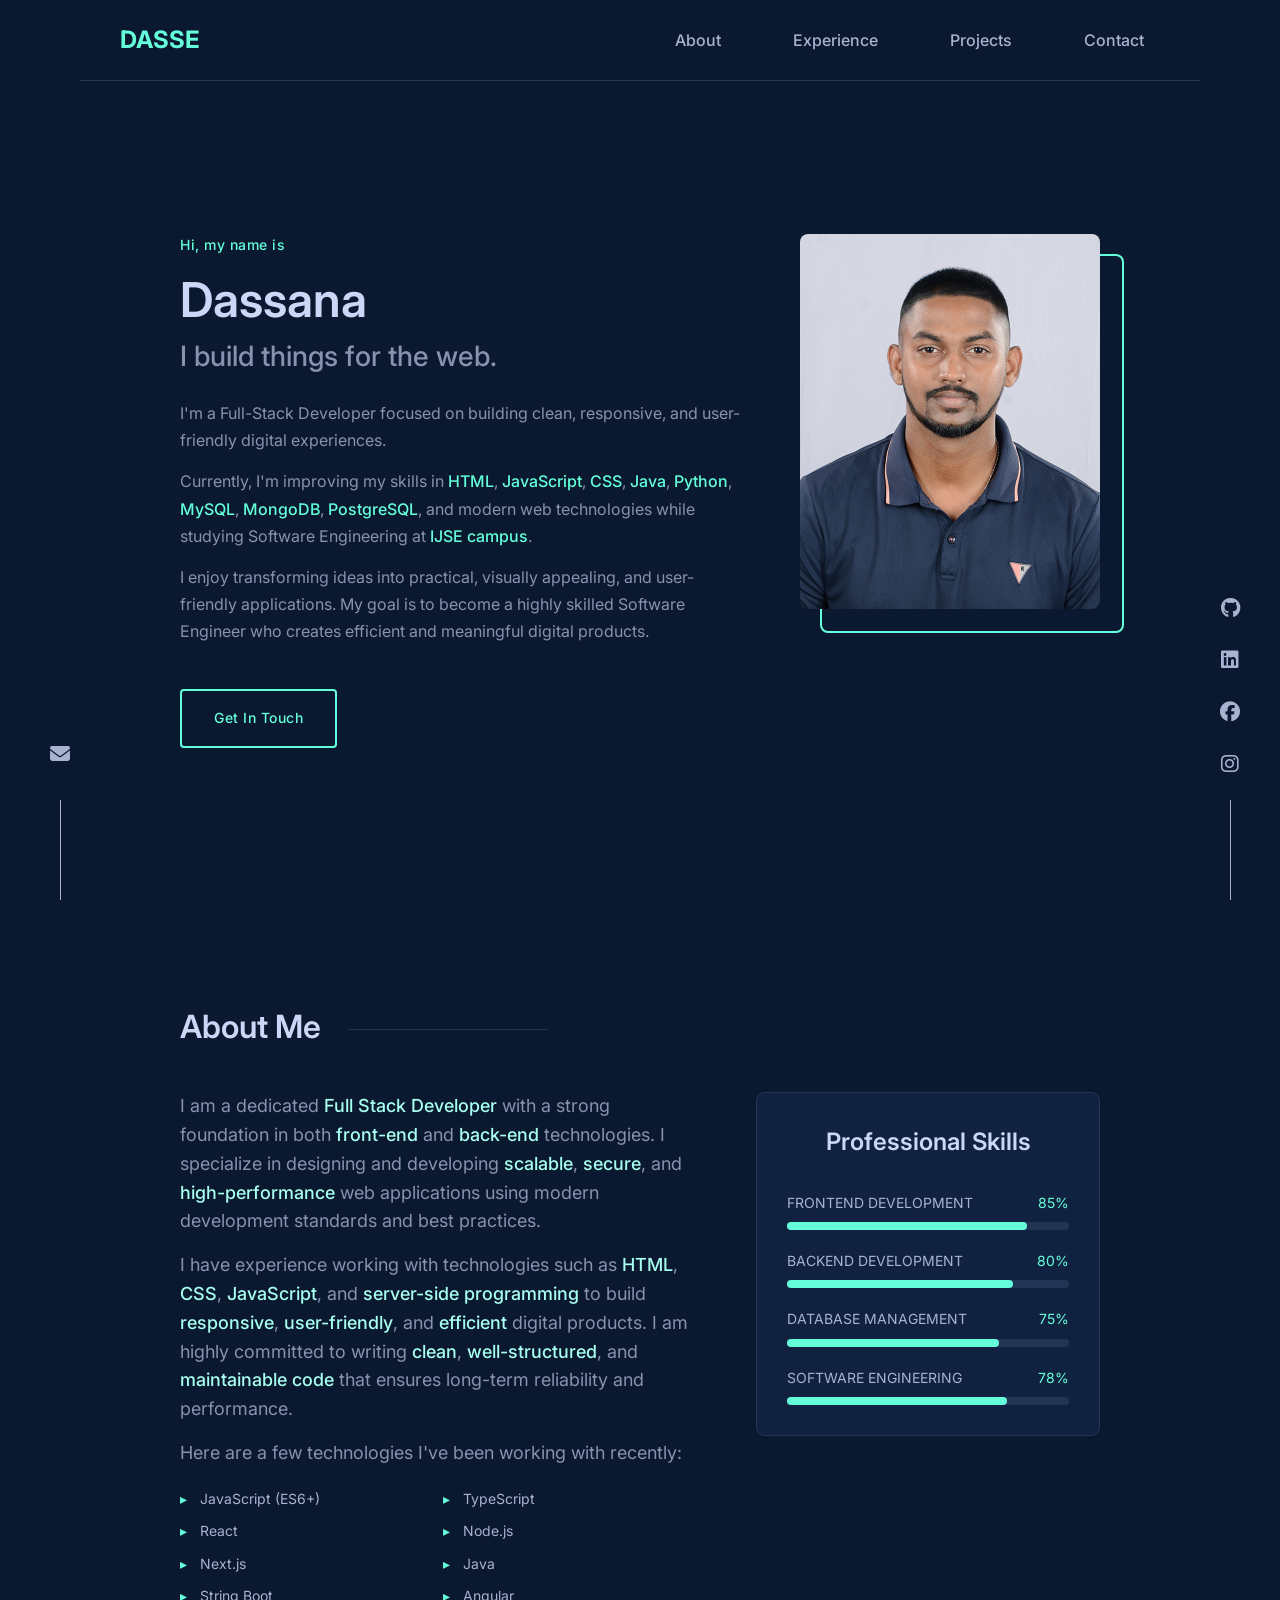
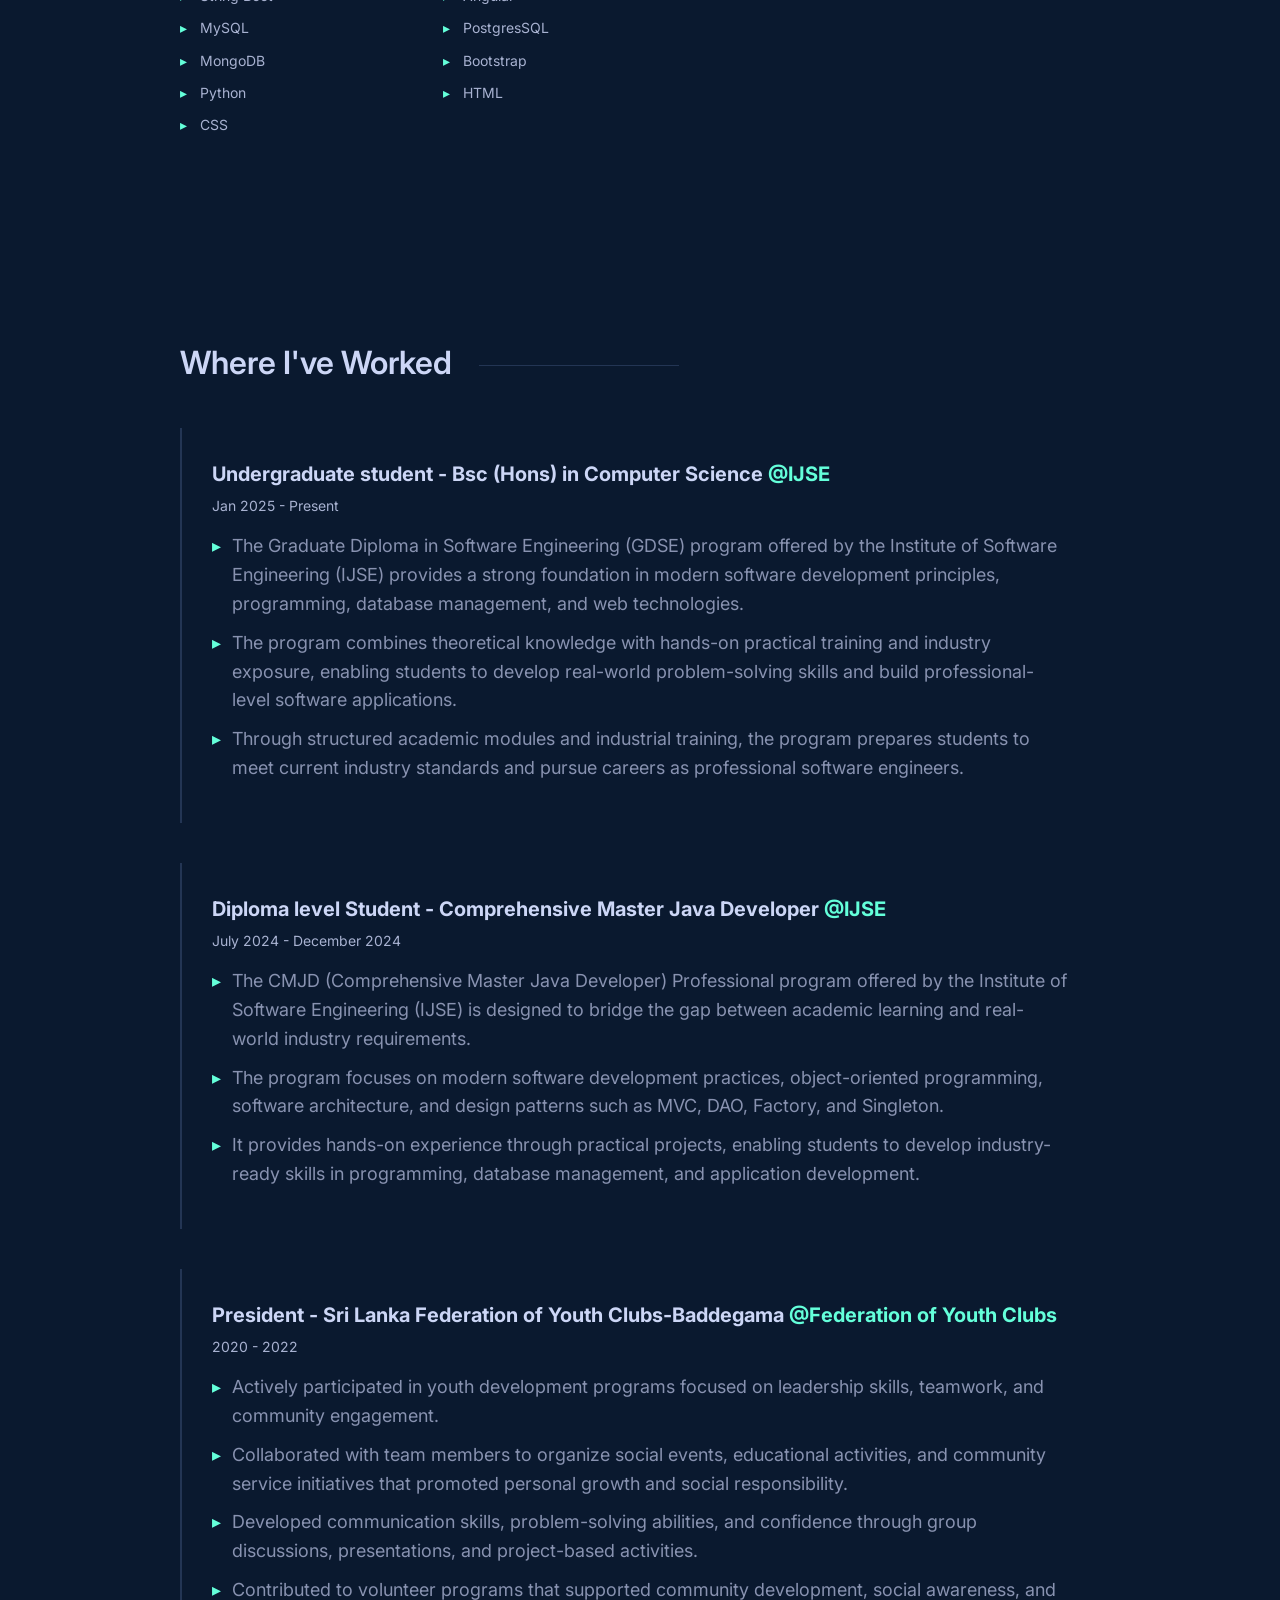
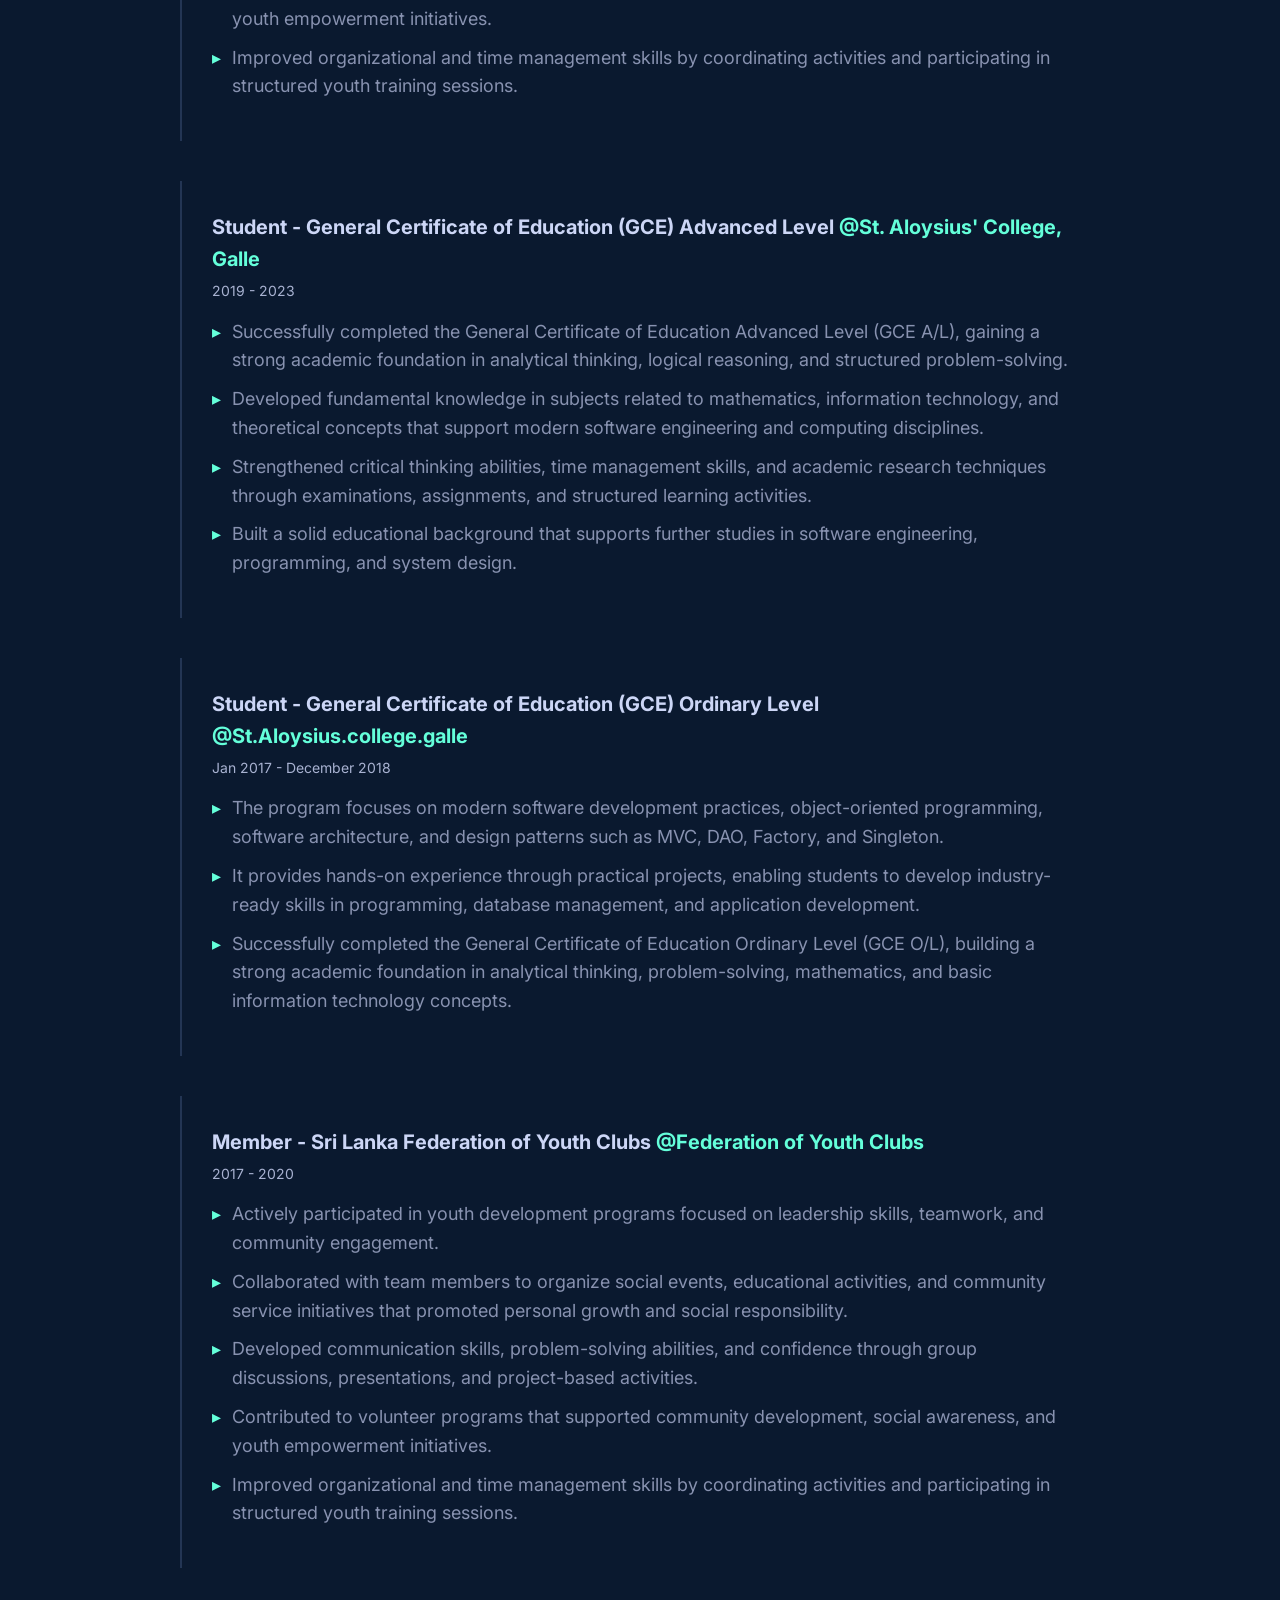
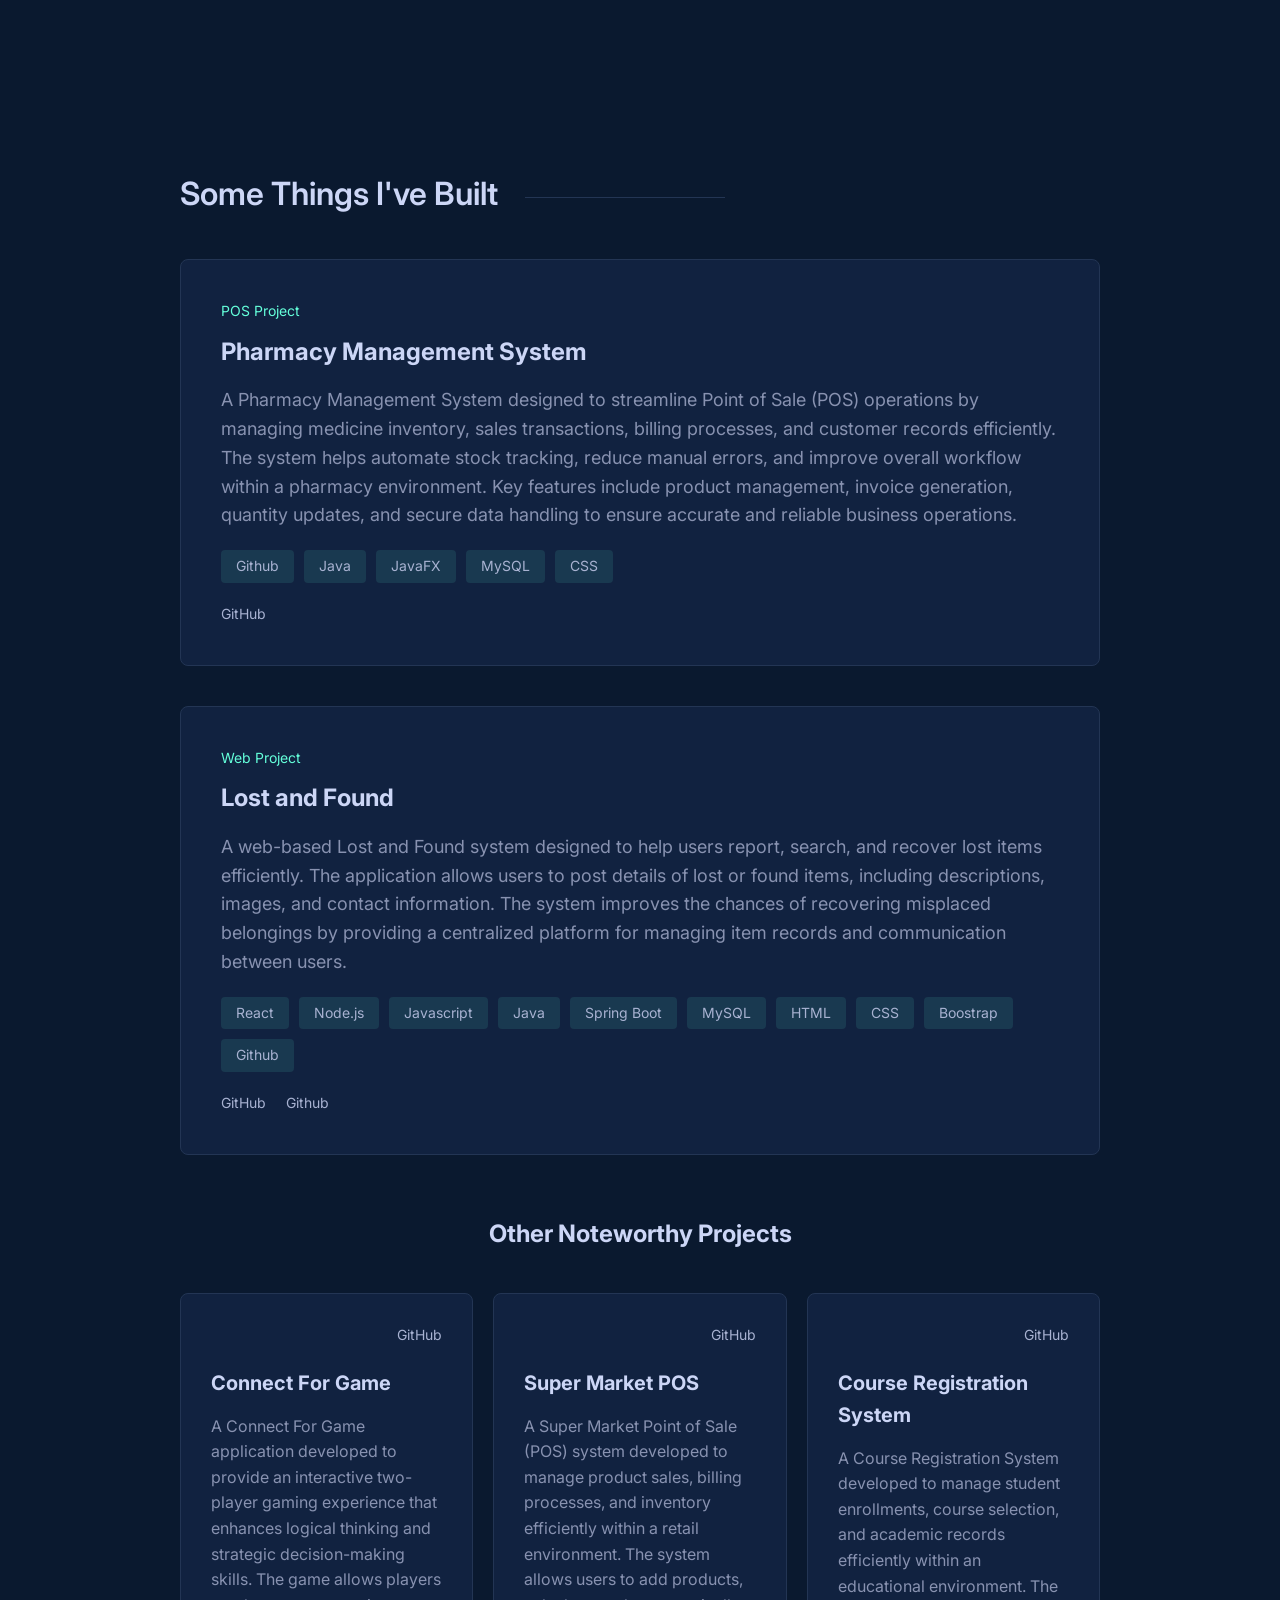
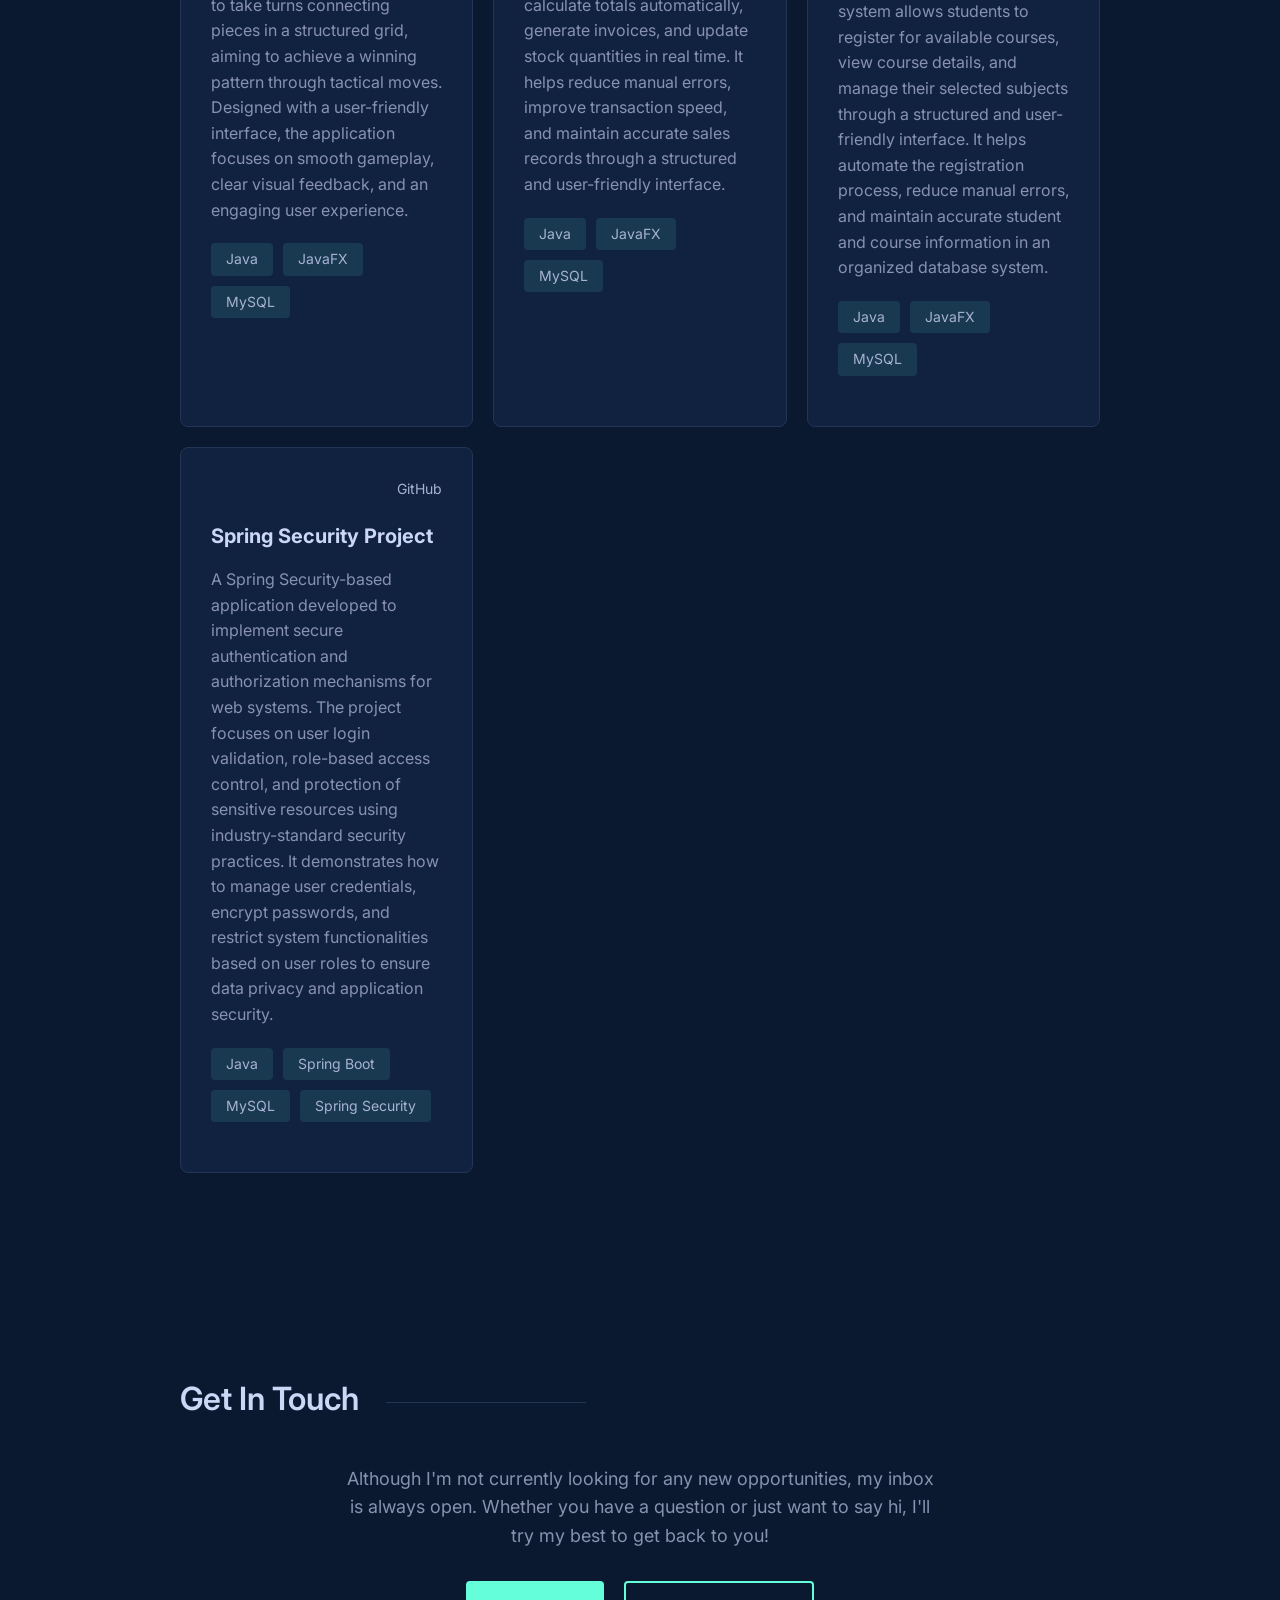
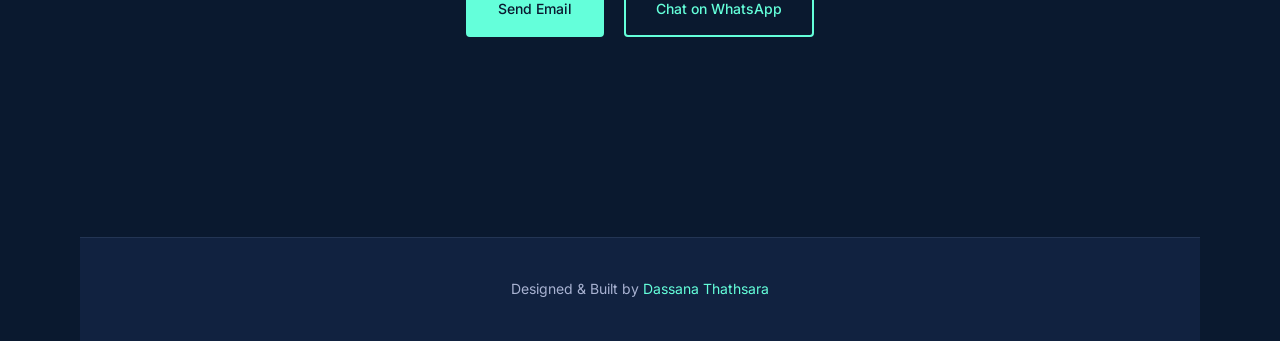
==== index.html @ a9f84126 "add favicon." ====
<!DOCTYPE html>
<html lang="en">
<head>
    <meta charset="UTF-8">
    <meta name="viewport" content="width=device-width, initial-scale=1.0">

    <!-- Favicon -->
    <link rel="icon" href="img/DSC_2367.JPG" sizes="any">

    <!--Website Title -->
    <title> Dassana </title>

    <!-- Google Fonts - Inter -->
    <link rel="preconnect" href="https://fonts.googleapis.com">
    <link rel="preconnect" href="https://fonts.gstatic.com" crossorigin>
    <link href="https://fonts.googleapis.com/css2?family=Inter:wght@400;500;600;700&family=JetBrains+Mono:wght@400;500&display=swap" rel="stylesheet">

    <!-- FontAwesome Icons -->
    <link rel="preload" href="https://cdnjs.cloudflare.com/ajax/libs/font-awesome/6.5.1/css/all.min.css" as="style" onload="this.onload=null;this.rel='stylesheet'" integrity="sha512-DTOQO9RWCH3ppGqcWaEA1BIZOC6xxalwEsw9c2QQeAIftl+Vegovlnee1c9QX4TctnWMn13TZye+giMm8e2LwA==" crossorigin="anonymous" referrerpolicy="no-referrer">
    <noscript><link rel="stylesheet" href="https://cdnjs.cloudflare.com/ajax/libs/font-awesome/6.5.1/css/all.min.css" integrity="sha512-DTOQO9RWCH3ppGqcWaEA1BIZOC6xxalwEsw9c2QQeAIftl+Vegovlnee1c9QX4TctnWMn13TZye+giMm8e2LwA==" crossorigin="anonymous" referrerpolicy="no-referrer"></noscript>

    <!--  External Css  -->
    <link rel="stylesheet" type="text/css" href="css/style.css">
</head>

<body>
    <!-- Portfolio Grid Container - Master Layout -->
    <div class="portfolio-container">

        <!-- Navigation Header -->
        <header class="portfolio-header">
            <nav class="main-nav">
                <div class="nav-brand">
                    <a href="#home">DASSE</a>
                </div>
                <!-- Mobile menu toggle (CSS-only hamburger) -->
                <input type="checkbox" id="nav-toggle" class="nav-toggle" aria-label="Toggle navigation">
                <label for="nav-toggle" class="nav-toggle-label">
                    <span></span>
                </label>
                <ul class="nav-menu">
                    <li><a href="#about">About</a></li>
                    <li><a href="#experience">Experience</a></li>
                    <li><a href="#projects">Projects</a></li>
                    <li><a href="#contact">Contact</a></li>
                </ul>
            </nav>
        </header>

        <!-- Left Sidebar - Email -->
        <aside class="sidebar-left">
            <div class="email-section">
                <a href="https://mail.google.com/mail/?view=cm&fs=1&to=dassana00@gmail.com" class="email-link" aria-label="Send Email to dassana00@gmail.com">
                    <i class="fas fa-envelope"></i>
                </a>
                <div class="sidebar-line"></div>
            </div>
        </aside>

        <!-- Right Sidebar - Social -->
        <aside class="sidebar-right">
            <div class="social-section">
                <ul class="social-links">
                    <li><a href="https://github.com/dassana002" target="_blank" rel="noopener noreferrer" aria-label="GitHub"><i class="fab fa-github"></i></a></li>
                    <li><a href="https://www.linkedin.com/in/dassana-thathsara-888713300/" target="_blank" rel="noopener noreferrer" aria-label="LinkedIn"><i class="fab fa-linkedin"></i></a></li>
                    <li><a href="https://web.facebook.com/jagodage.dassana/" target="_blank" rel="noopener noreferrer" aria-label="Facebook"><i class="fab fa-facebook"></i></a></li>
                    <li><a href="https://www.instagram.com/_dasse_311/" target="_blank" rel="noopener noreferrer" aria-label="Instagram"><i class="fab fa-instagram"></i></a></li>
                </ul>
                <div class="sidebar-line"></div>
            </div>
        </aside>

        <!-- Main Content Area -->
        <main class="portfolio-main" id="main-content" role="main">
            <!-- Hero Section -->
            <section id="home" class="section hero-section">
                <div class="hero-grid">
                    <div class="hero-content">
                        <p class="intro-text">Hi, my name is</p>
                        <h1 class="main-heading">Dassana</h1>
                        <h2 class="sub-heading">I build things for the web.</h2>

                        <div class="hero-description">
                            <p>I'm a Full-Stack Developer focused on building clean, responsive, and user-friendly digital experiences.</p>

                            <p>Currently, I'm improving my skills in
                                <a href="https://www.w3schools.com/html/" class="tech-link" target="_blank" rel="noopener noreferrer">HTML</a>,
                                <a href="https://www.w3schools.com/JS/" class="tech-link" target="_blank" rel="noopener noreferrer">JavaScript</a>,
                                <a href="https://www.w3schools.com/CSS/" class="tech-link" target="_blank" rel="noopener noreferrer">CSS</a>,
                                <a href="https://www.w3schools.com/Java/" class="tech-link" target="_blank" rel="noopener noreferrer">Java</a>,
                                <a href="https://www.w3schools.com/Python/" class="tech-link" target="_blank" rel="noopener noreferrer">Python</a>,
                                <a href="https://www.w3schools.com/MySQL/" class="tech-link" target="_blank" rel="noopener noreferrer">MySQL</a>,
                                <a href="https://www.w3schools.com/MongoDB/" class="tech-link" target="_blank" rel="noopener noreferrer">MongoDB</a>,
                                <a href="https://www.w3schools.com/PostgreSQL/" class="tech-link" target="_blank" rel="noopener noreferrer">PostgreSQL</a>,
                                and modern web technologies while studying Software Engineering at
                                <a href="https://www.ijse.lk/" class="tech-link" target="_blank" rel="noopener noreferrer">IJSE campus</a>.
                            </p>

                            <p>I enjoy transforming ideas into practical, visually appealing, and user-friendly applications. My goal is to become a highly skilled Software Engineer who creates efficient and meaningful digital products.</p>
                        </div>
                        <a href="#contact" class="cta-button">Get In Touch</a>
                    </div>

                    <div class="hero-image">
                        <div class="image-container">
                            <img src="img/DSC_2367.JPG"
                                 class="profile-photo"
                                 loading="lazy"
                                 decoding="async">
                        </div>
                    </div>
                </div>
            </section>

            <!-- About Section -->
            <section id="about" class="section about-section">
                <div class="section-grid">
                    <h2 class="section-title">
                        About Me
                    </h2>

                    <div class="about-grid">
                        <div class="about-text">
                            <p>I am a dedicated
                                <span class="highlight">Full Stack Developer</span> with a strong foundation in both <span class="highlight">front-end</span> and <span class="highlight">back-end</span> technologies. I specialize in designing and developing <span class="highlight">scalable</span>, <span class="highlight">secure</span>, and <span class="highlight">high-performance</span> web applications using modern development standards and best practices.</p>

                            <p>I have experience working with technologies such as <span class="highlight">HTML</span>, <span class="highlight">CSS</span>, <span class="highlight">JavaScript</span>, and <span class="highlight">server-side programming</span> to build <span class="highlight">responsive</span>, <span class="highlight">user-friendly</span>, and <span class="highlight">efficient</span> digital products. I am highly committed to writing <span class="highlight">clean</span>, <span class="highlight">well-structured</span>, and <span class="highlight">maintainable code</span> that ensures long-term reliability and performance.</p>

                            <p>Here are a few technologies I've been working with recently:</p>

                            <ul class="tech-list">
                                <li>JavaScript (ES6+)</li>
                                <li>TypeScript</li>
                                <li>React</li>
                                <li>Node.js</li>
                                <li>Next.js</li>
                                <li>Java</li>
                                <li>String Boot</li>
                                <li>Angular</li>
                                <li>MySQL</li>
                                <li>PostgresSQL</li>
                                <li>MongoDB</li>
                                <li>Bootstrap</li>
                                <li>Python</li>
                                <li>HTML</li>
                                <li>CSS</li>
                            </ul>
                        </div>

                        <div class="about-image">
                            <!-- Professional Level Indicators -->
                            <div class="professional-levels">
                                <h3 class="levels-title">Professional Skills</h3>
                                <div class="skills-grid">
                                    <div class="skill-item">
                                        <div class="skill-header">
                                            <span class="skill-name">Frontend Development</span>
                                            <span class="skill-percentage">85%</span>
                                        </div>
                                        <div class="skill-bar">
                                            <div class="skill-progress" data-level="85"></div>
                                        </div>
                                    </div>

                                    <div class="skill-item">
                                        <div class="skill-header">
                                            <span class="skill-name">Backend Development</span>
                                            <span class="skill-percentage">80%</span>
                                        </div>
                                        <div class="skill-bar">
                                            <div class="skill-progress" data-level="80"></div>
                                        </div>
                                    </div>

                                    <div class="skill-item">
                                        <div class="skill-header">
                                            <span class="skill-name">Database Management</span>
                                            <span class="skill-percentage">75%</span>
                                        </div>
                                        <div class="skill-bar">
                                            <div class="skill-progress" data-level="75"></div>
                                        </div>
                                    </div>

                                    <div class="skill-item">
                                        <div class="skill-header">
                                            <span class="skill-name">Software Engineering</span>
                                            <span class="skill-percentage">78%</span>
                                        </div>
                                        <div class="skill-bar">
                                            <div class="skill-progress" data-level="78"></div>
                                        </div>
                                    </div>
                                </div>
                            </div>
                        </div>
                    </div>
                </div>
            </section>

            <!-- Experience Section -->
            <section id="experience" class="section experience-section">
                <div class="section-grid">
                    <h2 class="section-title">
                        Where I've Worked
                    </h2>

                    <div class="experience-grid">
                        <div class="job-item">
                            <h3 class="job-title"> Undergraduate student - Bsc (Hons) in Computer Science <a href="https://www.ijse.lk/" target="_blank" rel="noopener noreferrer" class="company">@IJSE</a></h3>
                            <p class="job-date">Jan 2025 - Present </p>
                            <ul class="job-responsibilities">
                                <li>The Graduate Diploma in Software Engineering (GDSE) program offered by the Institute of Software Engineering (IJSE) provides a strong foundation in modern software development principles, programming, database management, and web technologies.</li>
                                <li>The program combines theoretical knowledge with hands-on practical training and industry exposure, enabling students to develop real-world problem-solving skills and build professional-level software applications.</li>
                                <li>Through structured academic modules and industrial training, the program prepares students to meet current industry standards and pursue careers as professional software engineers.</li>
                            </ul>
                        </div>

                        <div class="job-item">
                            <h3 class="job-title"> Diploma level Student - Comprehensive Master Java Developer
                                <a href="https://www.ijse.lk/" target="_blank" rel="noopener noreferrer" class="company">@IJSE</a></h3>
                            <p class="job-date">July 2024 - December 2024</p>
                            <ul class="job-responsibilities">
                                <li>The CMJD (Comprehensive Master Java Developer) Professional program offered by the Institute of Software Engineering (IJSE) is designed to bridge the gap between academic learning and real-world industry requirements.</li>
                                <li>The program focuses on modern software development practices, object-oriented programming, software architecture, and design patterns such as MVC, DAO, Factory, and Singleton.</li>
                                <li>It provides hands-on experience through practical projects, enabling students to develop industry-ready skills in programming, database management, and application development.</li>
                            </ul>
                        </div>

                        <div class="job-item">
                            <h3 class="job-title">
                                President - Sri Lanka Federation of Youth Clubs-Baddegama
                                <a href="https://www.nysc.lk/page/view/youth-club"
                                   target="_blank"
                                   rel="noopener noreferrer"
                                   class="company">
                                    @Federation of Youth Clubs
                                </a>
                            </h3>
                            <p class="job-date">2020 - 2022</p>
                            <ul class="job-responsibilities">
                                <li>Actively participated in youth development programs focused on leadership skills, teamwork, and community engagement.</li>
                                <li>Collaborated with team members to organize social events, educational activities, and community service initiatives that promoted personal growth and social responsibility.</li>
                                <li>Developed communication skills, problem-solving abilities, and confidence through group discussions, presentations, and project-based activities.</li>
                                <li>Contributed to volunteer programs that supported community development, social awareness, and youth empowerment initiatives.</li>
                                <li>Improved organizational and time management skills by coordinating activities and participating in structured youth training sessions.</li>
                            </ul>
                        </div>

                        <div class="job-item">
                            <h3 class="job-title">
                                Student - General Certificate of Education (GCE) Advanced Level
                                <a href="https://en.wikipedia.org/wiki/St._Aloysius%27_College,_Galle"
                                   target="_blank"
                                   rel="noopener noreferrer"
                                   class="company">
                                    @St. Aloysius' College, Galle
                                </a>
                            </h3>
                            <p class="job-date">2019 - 2023</p>
                            <ul class="job-responsibilities">
                                <li>Successfully completed the General Certificate of Education Advanced Level (GCE A/L), gaining a strong academic foundation in analytical thinking, logical reasoning, and structured problem-solving.</li>
                                <li>Developed fundamental knowledge in subjects related to mathematics, information technology, and theoretical concepts that support modern software engineering and computing disciplines.</li>
                                <li>Strengthened critical thinking abilities, time management skills, and academic research techniques through examinations, assignments, and structured learning activities.</li>
                                <li>Built a solid educational background that supports further studies in software engineering, programming, and system design.</li>
                            </ul>
                        </div>

                        <div class="job-item">
                            <h3 class="job-title"> Student - General Certificate of Education (GCE) Ordinary Level
                                <a href="https://en.wikipedia.org/wiki/St._Aloysius%27_College,_Galle" target="_blank" rel="noopener noreferrer" class="company">@St.Aloysius.college.galle</a></h3>
                            <p class="job-date">Jan 2017 - December 2018</p>
                            <ul class="job-responsibilities">
                                <li>The program focuses on modern software development practices, object-oriented programming, software architecture, and design patterns such as MVC, DAO, Factory, and Singleton.</li>
                                <li>It provides hands-on experience through practical projects, enabling students to develop industry-ready skills in programming, database management, and application development.</li>
                                <li>Successfully completed the General Certificate of Education Ordinary Level (GCE O/L), building a strong academic foundation in analytical thinking, problem-solving, mathematics, and basic information technology concepts.</li>
                            </ul>
                        </div>

                        <div class="job-item">
                            <h3 class="job-title">
                                Member - Sri Lanka Federation of Youth Clubs
                                <a href="https://www.nysc.lk/page/view/youth-club"
                                   target="_blank"
                                   rel="noopener noreferrer"
                                   class="company">
                                    @Federation of Youth Clubs
                                </a>
                            </h3>
                            <p class="job-date">2017 - 2020</p>
                            <ul class="job-responsibilities">
                                <li>Actively participated in youth development programs focused on leadership skills, teamwork, and community engagement.</li>
                                <li>Collaborated with team members to organize social events, educational activities, and community service initiatives that promoted personal growth and social responsibility.</li>
                                <li>Developed communication skills, problem-solving abilities, and confidence through group discussions, presentations, and project-based activities.</li>
                                <li>Contributed to volunteer programs that supported community development, social awareness, and youth empowerment initiatives.</li>
                                <li>Improved organizational and time management skills by coordinating activities and participating in structured youth training sessions.</li>
                            </ul>
                        </div>
                    </div>
                </div>
            </section>

            <!-- Projects Section -->
            <section id="projects" class="section projects-section">
                <div class="section-grid">
                    <h2 class="section-title">
                        Some Things I've Built
                    </h2>

                    <div class="projects-grid">
                        <!-- Featured Projects -->
                        <div class="featured-projects">
                            <article class="project-card featured">
                                <div class="project-info">
                                    <p class="project-type">POS Project</p>
                                    <h3 class="project-name">
                                        <a href="#" target="_blank">Pharmacy Management System</a>
                                    </h3>
                                    <div class="project-description">
                                        <p>
                                            A Pharmacy Management System designed to streamline Point of Sale (POS) operations by managing medicine inventory, sales transactions, billing processes, and customer records efficiently.
                                            The system helps automate stock tracking, reduce manual errors, and improve overall workflow within a pharmacy environment.
                                            Key features include product management, invoice generation, quantity updates, and secure data handling to ensure accurate and reliable business operations.
                                        </p>
                                    </div>
                                    <ul class="project-technologies">
                                        <li>Github</li>
                                        <li>Java</li>
                                        <li>JavaFX</li>
                                        <li>MySQL</li>
                                        <li>CSS</li>
                                    </ul>
                                    <div class="project-links">
                                        <a href="https://github.com/dassana002/pharmacy-management-system_Layered_Architecture  " aria-label="GitHub Repository" target="_blank">GitHub</a>
                                    </div>
                                </div>
                            </article>

                            <article class="project-card featured">
                                <div class="project-info">
                                    <p class="project-type">Web Project</p>
                                    <h3 class="project-name">
                                        <a href="#" target="_blank">Lost and Found </a>
                                    </h3>
                                    <div class="project-description">
                                        <p>
                                            A web-based Lost and Found system designed to help users report, search, and recover lost items efficiently.
                                            The application allows users to post details of lost or found items, including descriptions, images, and contact information.
                                            The system improves the chances of recovering misplaced belongings by providing a centralized platform for managing item records and communication between users.
                                        </p>
                                    </div>
                                    <ul class="project-technologies">
                                        <li>React</li>
                                        <li>Node.js</li>
                                        <li>Javascript</li>
                                        <li>Java</li>
                                        <li>Spring Boot</li>
                                        <li>MySQL</li>
                                        <li>HTML</li>
                                        <li>CSS</li>
                                        <li>Boostrap</li>
                                        <li>Github</li>
                                    </ul>
                                    <div class="project-links">
                                        <a href="https://github.com/dassana002/Lost-And-Found-Application-For-An-Educational-Institute-FrontEnd" aria-label="GitHub Repository" target="_blank">GitHub</a>
                                        <a href="https://github.com/dassana002/Lost-And-Found-Application-For-An-Educational-Institute-BackEnd" aria-label="GitHub Repository" target="_blank">Github</a>
                                    </div>
                                </div>
                            </article>
                        </div>

                        <!-- Other Projects -->
                        <div class="other-projects">
                            <h3 class="other-projects-title">Other Noteworthy Projects</h3>
                            <div class="other-projects-grid">
                                <article class="project-card small">
                                    <div class="project-header">
                                        <div class="project-links">
                                            <a href="https://github.com/dassana002/connect-four-game" aria-label="GitHub" target="_blank">GitHub</a>
                                        </div>
                                    </div>
                                    <h4 class="project-name">Connect For Game</h4>
                                    <p class="project-description">
                                        A Connect For Game application developed to provide an interactive two-player gaming experience that enhances logical thinking and strategic decision-making skills.
                                        The game allows players to take turns connecting pieces in a structured grid, aiming to achieve a winning pattern through tactical moves.
                                        Designed with a user-friendly interface, the application focuses on smooth gameplay, clear visual feedback, and an engaging user experience.
                                    </p>
                                    <ul class="project-technologies">
                                        <li>Java</li>
                                        <li>JavaFX</li>
                                        <li>MySQL</li>
                                    </ul>
                                </article>

                                <article class="project-card small">
                                    <div class="project-header">
                                        <div class="project-links">
                                            <a href="https://github.com/dassana002/SuperMarket-Project" aria-label="GitHub" target="_blank">GitHub</a>
                                        </div>
                                    </div>
                                    <h4 class="project-name">Super Market POS</h4>
                                    <p class="project-description">
                                        A Super Market Point of Sale (POS) system developed to manage product sales, billing processes, and inventory efficiently within a retail environment.
                                        The system allows users to add products, calculate totals automatically, generate invoices, and update stock quantities in real time.
                                        It helps reduce manual errors, improve transaction speed, and maintain accurate sales records through a structured and user-friendly interface.
                                    </p>
                                    <ul class="project-technologies">
                                        <li>Java</li>
                                        <li>JavaFX</li>
                                        <li>MySQL</li>
                                    </ul>
                                </article>

                                <article class="project-card small">
                                    <div class="project-header">
                                        <div class="project-links">
                                            <a href="https://github.com/dassana002/Course_Registation_System" aria-label="GitHub" target="_blank">GitHub</a>
                                        </div>
                                    </div>
                                    <h4 class="project-name">Course Registration System</h4>
                                    <p class="project-description">
                                        A Course Registration System developed to manage student enrollments, course selection, and academic records efficiently within an educational environment.
                                        The system allows students to register for available courses, view course details, and manage their selected subjects through a structured and user-friendly interface.
                                        It helps automate the registration process, reduce manual errors, and maintain accurate student and course information in an organized database system.
                                    </p>
                                    <ul class="project-technologies">
                                        <li>Java</li>
                                        <li>JavaFX</li>
                                        <li>MySQL</li>
                                    </ul>
                                </article>

                                <article class="project-card small">
                                    <div class="project-header">
                                        <div class="project-links">
                                            <a href="https://github.com/dassana002/JWT-Authentication-with-Spring-Security" aria-label="GitHub" target="_blank">GitHub</a>
                                        </div>
                                    </div>
                                    <h4 class="project-name">Spring Security Project</h4>
                                    <p class="project-description">
                                        A Spring Security-based application developed to implement secure authentication and authorization mechanisms for web systems.
                                        The project focuses on user login validation, role-based access control, and protection of sensitive resources using industry-standard security practices.
                                        It demonstrates how to manage user credentials, encrypt passwords, and restrict system functionalities based on user roles to ensure data privacy and application security.
                                    </p>
                                    <ul class="project-technologies">
                                        <li>Java</li>
                                        <li>Spring Boot</li>
                                        <li>MySQL</li>
                                        <li>Spring Security</li>
                                    </ul>
                                </article>
                            </div>
                        </div>
                    </div>
                </div>
            </section>

            <!-- Contact Section -->
            <section id="contact" class="section contact-section">
                <div class="section-grid">
                    <h2 class="section-title">
                        Get In Touch
                    </h2>

                    <div class="contact-grid">
                        <p class="contact-description">
                            Although I'm not currently looking for any new opportunities, my inbox is always open.
                            Whether you have a question or just want to say hi, I'll try my best to get back to you!
                        </p>
                        <div class="contact-buttons">
                            <a href="https://mail.google.com/mail/?view=cm&fs=1&to=dassana00@gmail.com" class="contact-btn primary">Send Email</a>
                            <a href="https://wa.me/94777883956?text=Hi" class="contact-btn secondary">Chat on WhatsApp</a>
                        </div>
                    </div>
                </div>
            </section>
        </main>

        <!-- Footer -->
        <footer class="portfolio-footer">
            <div class="footer-content">
                <p>Designed & Built by <a href="https://github.com/dassana002" target="_blank" rel="noopener noreferrer">Dassana Thathsara</a></p>
                <div class="footer-social">
                    <a href="https://github.com/dassana002" target="_blank" rel="noopener noreferrer">GitHub</a>
                    <a href="https://www.linkedin.com/in/dassana-thathsara-888713300/" target="_blank" rel="noopener noreferrer">LinkedIn</a>
                    <a href="https://web.facebook.com/jagodage.dassana/" target="_blank" rel="noopener noreferrer">Facebook</a>
                    <a href="https://www.instagram.com/_dasse_311/" target="_blank" rel="noopener noreferrer">Instagram</a>
                </div>
            </div>
        </footer>
    </div>
</body>
</html>
---- css/style.css ----
/* ===============================================
   PORTFOLIO - BEGINNER LEVEL CSS
   =============================================== */

/* ===== RESET ===== */
* {
  margin: 0;
  padding: 0;
  box-sizing: border-box;
}

/* ===== BODY ===== */
body {
  font-family: "Inter", Arial, sans-serif;
  font-size: 18px;
  line-height: 1.6;
  color: #8892b0;
  background-color: #0a192f;
}

html {
  font-family: "Inter", Arial, sans-serif;
}

h1, h2, h3, h4, h5, h6, p, span, li, label {
  font-family: "Inter", Arial, sans-serif;
}

/* ===== LINKS ===== */
a {
  color: inherit;
  text-decoration: none;
}

a:hover {
  color: #64ffda;
}

/* ===== LISTS ===== */
ul {
  list-style: none;
}

/* ===== IMAGES ===== */
img {
  max-width: 100%;
  height: auto;
}

/* ===== MAIN CONTAINER ===== */
.portfolio-container {
  min-height: 100vh;
  padding-left: 80px;
  padding-right: 80px;
}

/* ===== HEADER ===== */
.portfolio-header {
  background-color: #0a192f;
  border-bottom: 1px solid #233554;
  position: sticky;
  top: 0;
  z-index: 100;
  padding: 0 40px;
}

.main-nav {
  display: flex;
  justify-content: space-between;
  align-items: center;
  height: 80px;
}

.nav-brand a {
  font-size: 24px;
  font-weight: 700;
  color: #64ffda;
}

.nav-menu {
  display: flex;
  gap: 40px;
}

.nav-menu a {
  font-size: 16px;
  font-weight: 500;
  color: #a8b2d1;
  padding: 8px 16px;
}

.nav-menu a:hover {
  color: #64ffda;
}

/* ===== MOBILE MENU TOGGLE ===== */
.nav-toggle {
  display: none;
}

.nav-toggle-label {
  display: none;
  cursor: pointer;
  padding: 8px;
}

.nav-toggle-label span {
  display: block;
  background-color: #ccd6f6;
  height: 2px;
  width: 24px;
  position: relative;
}

.nav-toggle-label span::before,
.nav-toggle-label span::after {
  content: "";
  position: absolute;
  background-color: #ccd6f6;
  height: 2px;
  width: 24px;
}

.nav-toggle-label span::before {
  top: -7px;
}

.nav-toggle-label span::after {
  top: 7px;
}

/* ===== LEFT SIDEBAR ===== */
.sidebar-left {
  position: fixed;
  bottom: 0;
  left: 40px;
  z-index: 10;
}

/* ===== RIGHT SIDEBAR ===== */
.sidebar-right {
  position: fixed;
  bottom: 0;
  right: 40px;
  z-index: 10;
}

/* ===== SIDEBAR SECTIONS ===== */
.email-section,
.social-section {
  display: flex;
  flex-direction: column;
  align-items: center;
}

.email-link {
  font-size: 20px;
  color: #a8b2d1;
  padding: 10px;
}

.email-link:hover {
  color: #ea4335;
}

.social-links {
  display: flex;
  flex-direction: column;
  align-items: center;
  gap: 20px;
}

.social-links a {
  font-size: 20px;
  color: #a8b2d1;
}

.social-links a:hover {
  color: #64ffda;
}

/* ===== SIDEBAR LINE ===== */
.sidebar-line {
  width: 1px;
  height: 100px;
  background-color: #a8b2d1;
  margin-top: 20px;
}

/* ===== MAIN CONTENT ===== */
.portfolio-main {
  width: 100%;
  max-width: 1200px;
  margin: 0 auto;
}

/* ===== SECTIONS ===== */
.section {
  padding: 100px 20px;
}

/* ===== SECTION TITLE ===== */
.section-title {
  font-size: 32px;
  font-weight: 600;
  color: #ccd6f6;
  margin-bottom: 40px;
}

.section-title::after {
  content: "";
  display: inline-block;
  width: 200px;
  height: 1px;
  background-color: #233554;
  margin-left: 20px;
  vertical-align: middle;
}

/* ===== HERO SECTION ===== */
.hero-section {
  min-height: calc(100vh - 80px);
  display: flex;
  align-items: center;
  padding: 60px 20px;
  margin-left: 80px;
  margin-right: 80px;
}

.hero-grid {
  display: flex;
  justify-content: space-between;
  align-items: flex-start;
  gap: 60px;
  width: 100%;
}

.hero-content {
  max-width: 600px;
}

.intro-text {
  font-size: 14px;
  font-weight: 500;
  color: #64ffda;
  margin-bottom: 16px;
  letter-spacing: 0.5px;
  line-height: 1.5;
}

.main-heading {
  font-size: 48px;
  font-weight: 600;
  color: #ccd6f6;
  margin-bottom: 8px;
  line-height: 1.2;
}

.sub-heading {
  font-size: 28px;
  font-weight: 500;
  color: #8892b0;
  margin-bottom: 24px;
  line-height: 1.4;
}

.hero-description {
  margin-bottom: 28px;
}

.hero-description p {
  font-size: 16px;
  font-weight: 400;
  color: #8892b0;
  margin-bottom: 14px;
  line-height: 1.7;
}

.tech-link {
  font-weight: 500;
  color: #64ffda;
}

.tech-link:hover {
  text-decoration: underline;
}

/* ===== HIGHLIGHT TEXT ===== */
.highlight {
  color: #a8fff0;
  font-weight: 500;
}

/* ===== CTA BUTTON ===== */
.cta-button {
  display: inline-block;
  padding: 16px 32px;
  border: 2px solid #64ffda;
  border-radius: 4px;
  color: #64ffda;
  font-size: 14px;
  font-weight: 500;
  margin-top: 16px;
  letter-spacing: 0.5px;
}

.cta-button:hover {
  background-color: rgba(100, 255, 218, 0.1);
}

/* ===== HERO IMAGE ===== */
.hero-image {
  display: flex;
  justify-content: center;
}

.image-container {
  width: 300px;
  height: 375px;
  position: relative;
}

.profile-photo {
  width: 100%;
  height: 100%;
  object-fit: cover;
  border-radius: 8px;
}

.image-container::after {
  content: "";
  position: absolute;
  top: 20px;
  left: 20px;
  width: 100%;
  height: 100%;
  border: 2px solid #64ffda;
  border-radius: 8px;
  z-index: -1;
}

/* ===== ABOUT SECTION ===== */
.about-section {
  margin-left: 80px;
  margin-right: 80px;
}

.about-grid {
  display: flex;
  gap: 60px;
}

.about-text {
  flex: 3;
}

.about-text p {
  margin-bottom: 15px;
}

.about-image {
  flex: 2;
}

/* ===== TECH LIST ===== */
.tech-list {
  display: grid;
  grid-template-columns: repeat(2, 1fr);
  gap: 10px;
  margin-top: 20px;
}

.tech-list li {
  font-size: 14px;
  color: #a8b2d1;
  padding-left: 20px;
  position: relative;
}

.tech-list li::before {
  content: "▸";
  position: absolute;
  left: 0;
  color: #64ffda;
}

/* ===== PROFESSIONAL SKILLS ===== */
.professional-levels {
  background-color: #112240;
  border-radius: 8px;
  padding: 30px;
  border: 1px solid #233554;
}

.levels-title {
  font-size: 24px;
  font-weight: 600;
  color: #ccd6f6;
  text-align: center;
  margin-bottom: 30px;
}

.skills-grid {
  display: flex;
  flex-direction: column;
  gap: 20px;
}

.skill-item {
  display: flex;
  flex-direction: column;
  gap: 8px;
}

.skill-header {
  display: flex;
  justify-content: space-between;
}

.skill-name {
  font-size: 14px;
  color: #a8b2d1;
  text-transform: uppercase;
}

.skill-percentage {
  font-size: 14px;
  color: #64ffda;
}

.skill-bar {
  height: 8px;
  background-color: #233554;
  border-radius: 4px;
}

.skill-progress {
  height: 100%;
  background-color: #64ffda;
  border-radius: 4px;
}

.skill-progress[data-level="85"] {
  width: 85%;
}

.skill-progress[data-level="80"] {
  width: 80%;
}

.skill-progress[data-level="75"] {
  width: 75%;
}

.skill-progress[data-level="78"] {
  width: 78%;
}

/* ===== EXPERIENCE SECTION ===== */
.experience-section {
  margin-left: 80px;
  margin-right: 80px;
}

.experience-grid {
  display: flex;
  flex-direction: column;
  gap: 40px;
}

.job-item {
  padding: 30px;
  border-left: 2px solid #233554;
}

.job-item:hover {
  border-left-color: #64ffda;
}

.job-title {
  font-size: 20px;
  color: #ccd6f6;
  margin-bottom: 5px;
}

.company {
  color: #64ffda;
}

.job-date {
  font-size: 14px;
  color: #a8b2d1;
  margin-bottom: 15px;
}

.job-responsibilities {
  padding-left: 20px;
}

.job-responsibilities li {
  margin-bottom: 10px;
  position: relative;
}

.job-responsibilities li::before {
  content: "▸";
  position: absolute;
  left: -20px;
  color: #64ffda;
}

/* ===== PROJECTS SECTION ===== */
.projects-section {
  margin-left: 80px;
  margin-right: 80px;
}

.projects-grid {
  display: flex;
  flex-direction: column;
  gap: 60px;
}

.featured-projects {
  display: flex;
  flex-direction: column;
  gap: 40px;
}

/* ===== PROJECT CARD ===== */
.project-card.featured {
  background-color: #112240;
  border-radius: 8px;
  padding: 40px;
  border: 1px solid #233554;
}

.project-card.featured:hover {
  border-color: #64ffda;
}

.project-type {
  font-size: 14px;
  color: #64ffda;
  margin-bottom: 10px;
}

.project-name {
  font-size: 24px;
  color: #ccd6f6;
  margin-bottom: 15px;
}

.project-name a:hover {
  color: #64ffda;
}

.project-description {
  margin-bottom: 20px;
}

.project-technologies {
  display: flex;
  flex-wrap: wrap;
  gap: 10px;
  margin-bottom: 20px;
}

.project-technologies li {
  font-size: 14px;
  color: #a8b2d1;
  background-color: rgba(100, 255, 218, 0.1);
  padding: 5px 15px;
  border-radius: 4px;
}

.project-links {
  display: flex;
  gap: 20px;
}

.project-links a {
  font-size: 14px;
  color: #a8b2d1;
}

.project-links a:hover {
  color: #64ffda;
}

/* ===== OTHER PROJECTS ===== */
.other-projects-title {
  font-size: 24px;
  color: #ccd6f6;
  text-align: center;
  margin-bottom: 40px;
}

.other-projects-grid {
  display: grid;
  grid-template-columns: repeat(3, 1fr);
  gap: 20px;
}

.project-card.small {
  background-color: #112240;
  border-radius: 8px;
  padding: 30px;
  border: 1px solid #233554;
}

.project-card.small:hover {
  border-color: #64ffda;
}

.project-header {
  display: flex;
  justify-content: flex-end;
  margin-bottom: 20px;
}

.project-card.small .project-name {
  font-size: 20px;
}

.project-card.small .project-description {
  font-size: 16px;
}

/* ===== CONTACT SECTION ===== */
.contact-section {
  margin-left: 80px;
  margin-right: 80px;
}

.contact-grid {
  text-align: center;
  max-width: 600px;
  margin: 0 auto;
}

.contact-description {
  font-size: 18px;
  margin-bottom: 30px;
}

.contact-buttons {
  display: flex;
  justify-content: center;
  gap: 20px;
}

.contact-btn {
  padding: 15px 30px;
  border-radius: 4px;
  font-size: 14px;
  font-weight: 500;
}

.contact-btn.primary {
  background-color: #64ffda;
  color: #0a192f;
  border: 2px solid #64ffda;
}

.contact-btn.primary:hover {
  background-color: transparent;
  color: #64ffda;
}

.contact-btn.secondary {
  background-color: transparent;
  color: #64ffda;
  border: 2px solid #64ffda;
}

.contact-btn.secondary:hover {
  background-color: rgba(100, 255, 218, 0.1);
}

/* ===== FOOTER ===== */
.portfolio-footer {
  background-color: #112240;
  border-top: 1px solid #233554;
  padding: 40px;
  margin-top: 100px;
}

.footer-content {
  text-align: center;
}

.footer-content p {
  font-size: 14px;
  color: #a8b2d1;
}

.footer-content a {
  color: #64ffda;
}

.footer-social {
  display: none;
}

/* ===============================================
   RESPONSIVE DESIGN
   =============================================== */

/* ===== TABLET (max-width: 1024px) ===== */
@media (max-width: 1024px) {
  .portfolio-container {
    padding-left: 60px;
    padding-right: 60px;
  }

  .hero-section,
  .about-section,
  .experience-section,
  .projects-section,
  .contact-section {
    margin-left: 40px;
    margin-right: 40px;
  }

  .hero-grid {
    flex-direction: column;
    text-align: center;
  }

  .hero-image {
    order: -1;
  }

  .hero-content {
    max-width: 100%;
  }

  .about-grid {
    flex-direction: column;
  }

  .other-projects-grid {
    grid-template-columns: repeat(2, 1fr);
  }

  .sidebar-left {
    left: 20px;
  }

  .sidebar-right {
    right: 20px;
  }
}

/* ===== MOBILE (max-width: 768px) ===== */
@media (max-width: 768px) {
  .portfolio-container {
    padding-left: 20px;
    padding-right: 20px;
  }

  .hero-section,
  .about-section,
  .experience-section,
  .projects-section,
  .contact-section {
    margin-left: 0;
    margin-right: 0;
  }

  /* Hide sidebars on mobile */
  .sidebar-left,
  .sidebar-right {
    display: none;
  }

  /* Show hamburger menu */
  .nav-toggle-label {
    display: block;
  }

  .nav-menu {
    position: fixed;
    top: 0;
    right: -100%;
    width: 70%;
    height: 100vh;
    background-color: #112240;
    flex-direction: column;
    justify-content: center;
    align-items: center;
    gap: 30px;
    transition: right 0.3s;
  }

  .nav-toggle:checked ~ .nav-menu {
    right: 0;
  }

  .main-heading {
    font-size: 40px;
  }

  .sub-heading {
    font-size: 24px;
  }

  .section {
    padding: 60px 10px;
  }

  .section-title {
    font-size: 24px;
  }

  .section-title::after {
    width: 100px;
  }

  .other-projects-grid {
    grid-template-columns: 1fr;
  }

  .contact-buttons {
    flex-direction: column;
  }

  .tech-list {
    grid-template-columns: 1fr;
  }

  /* Show footer social links */
  .footer-social {
    display: flex;
    justify-content: center;
    gap: 20px;
    margin-top: 20px;
  }

  .footer-social a {
    color: #a8b2d1;
    font-size: 18px;
  }
}

/* ===== SMALL MOBILE (max-width: 480px) ===== */
@media (max-width: 480px) {
  .main-heading {
    font-size: 32px;
  }

  .sub-heading {
    font-size: 20px;
  }

  .image-container {
    width: 220px;
    height: 275px;
  }

  .project-card.featured,
  .project-card.small {
    padding: 20px;
  }

  .cta-button {
    padding: 15px 30px;
  }
}
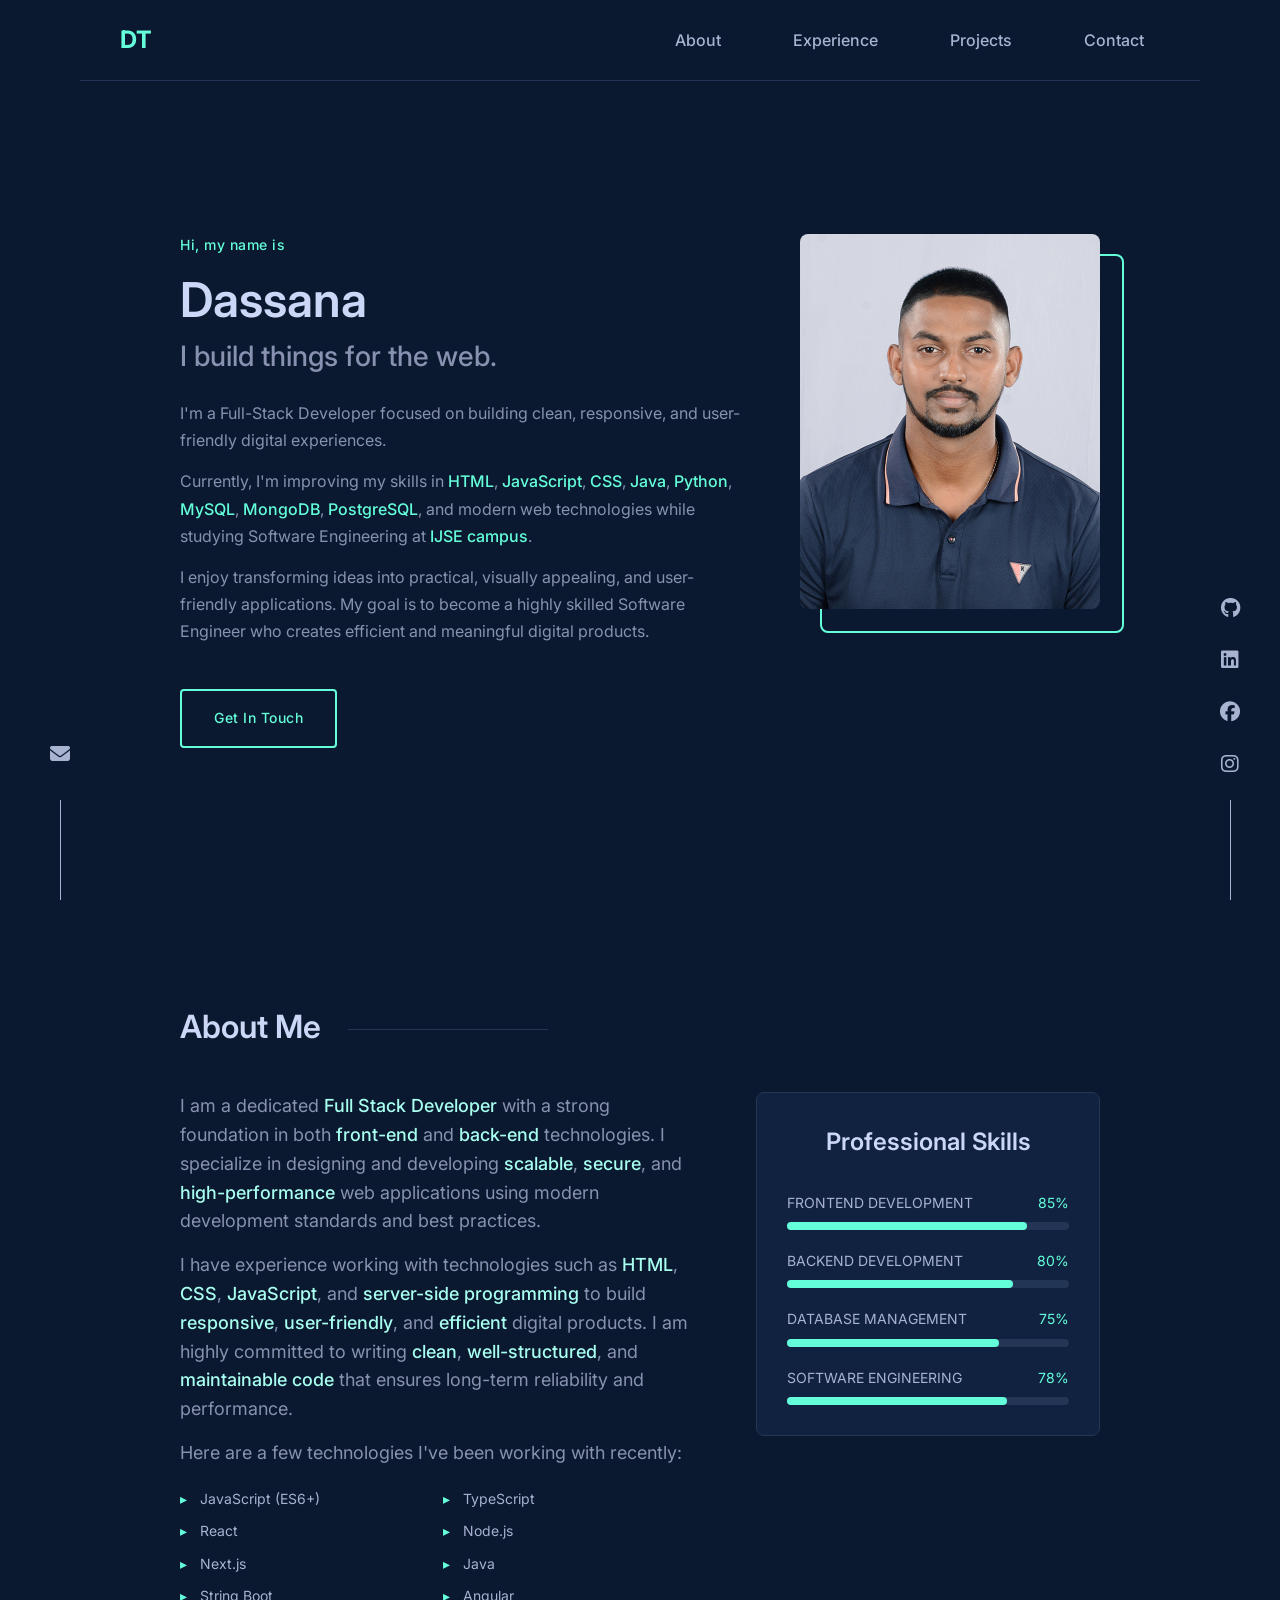
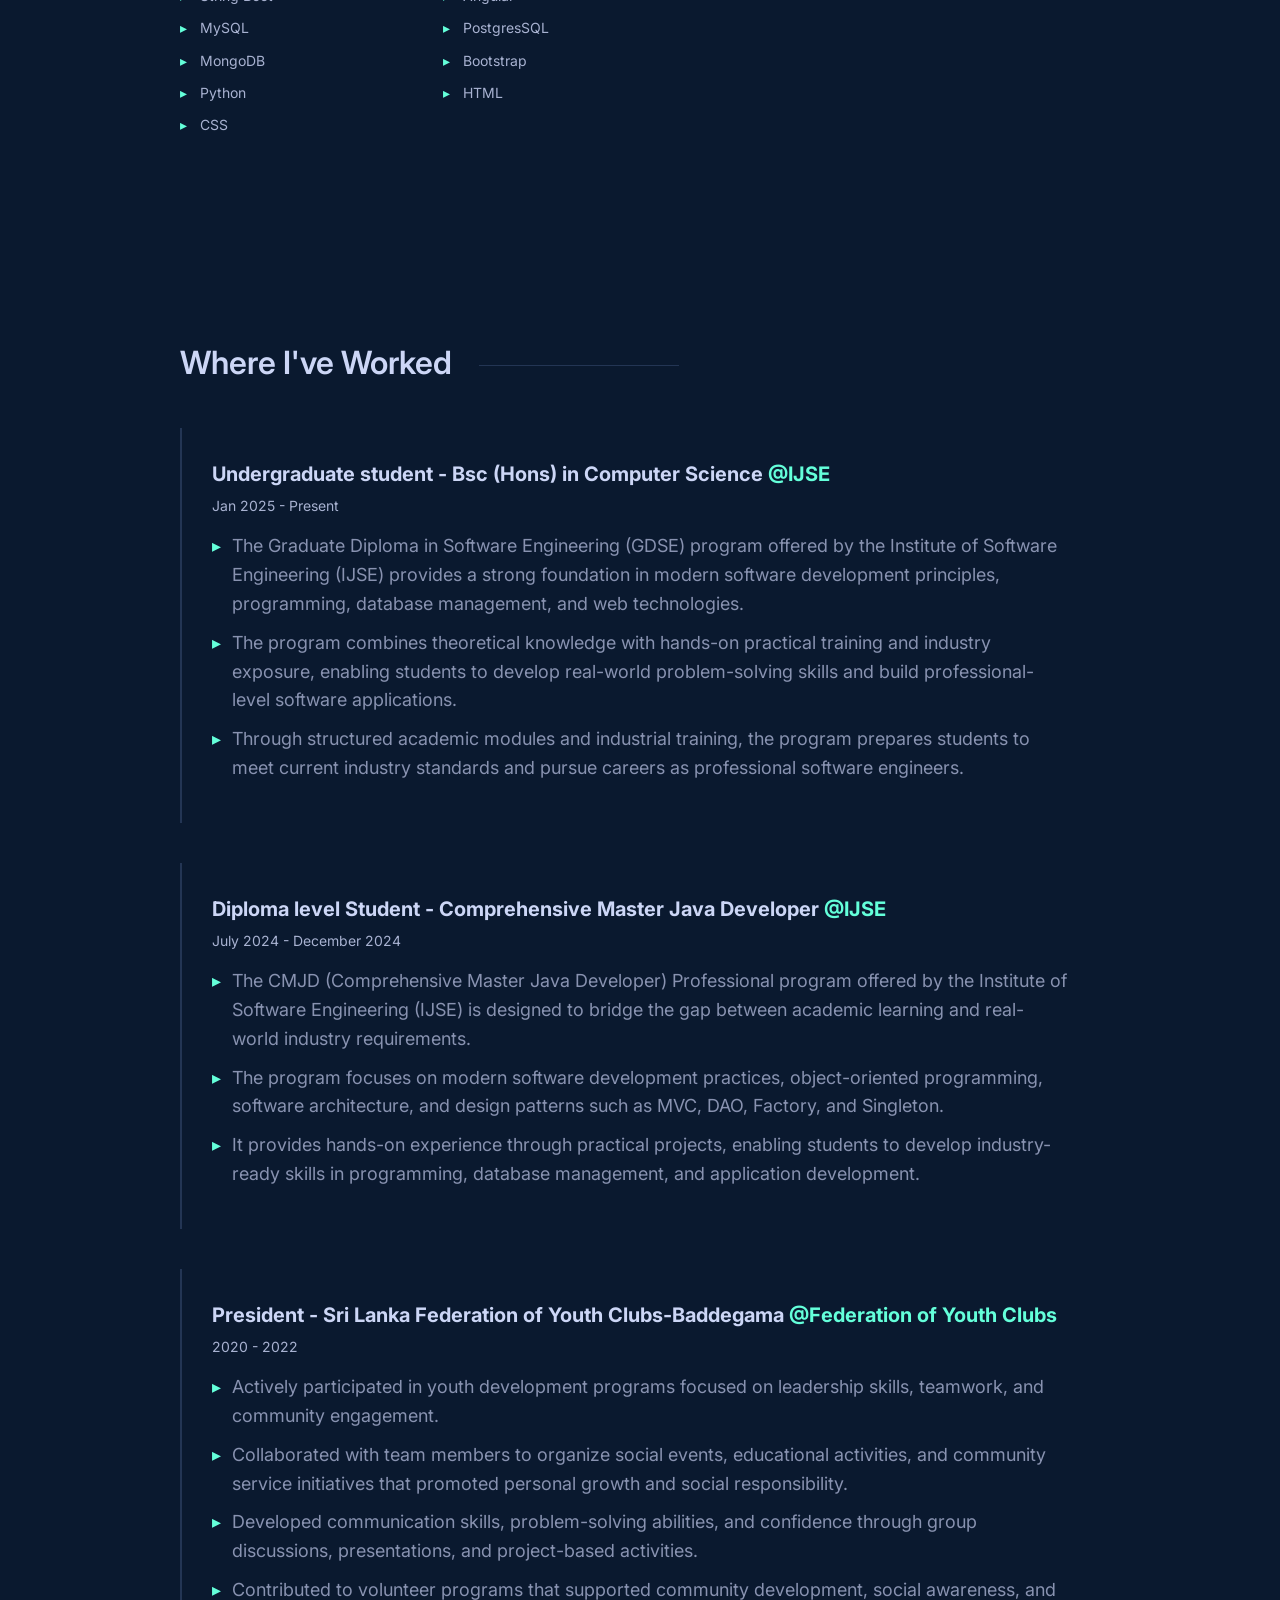
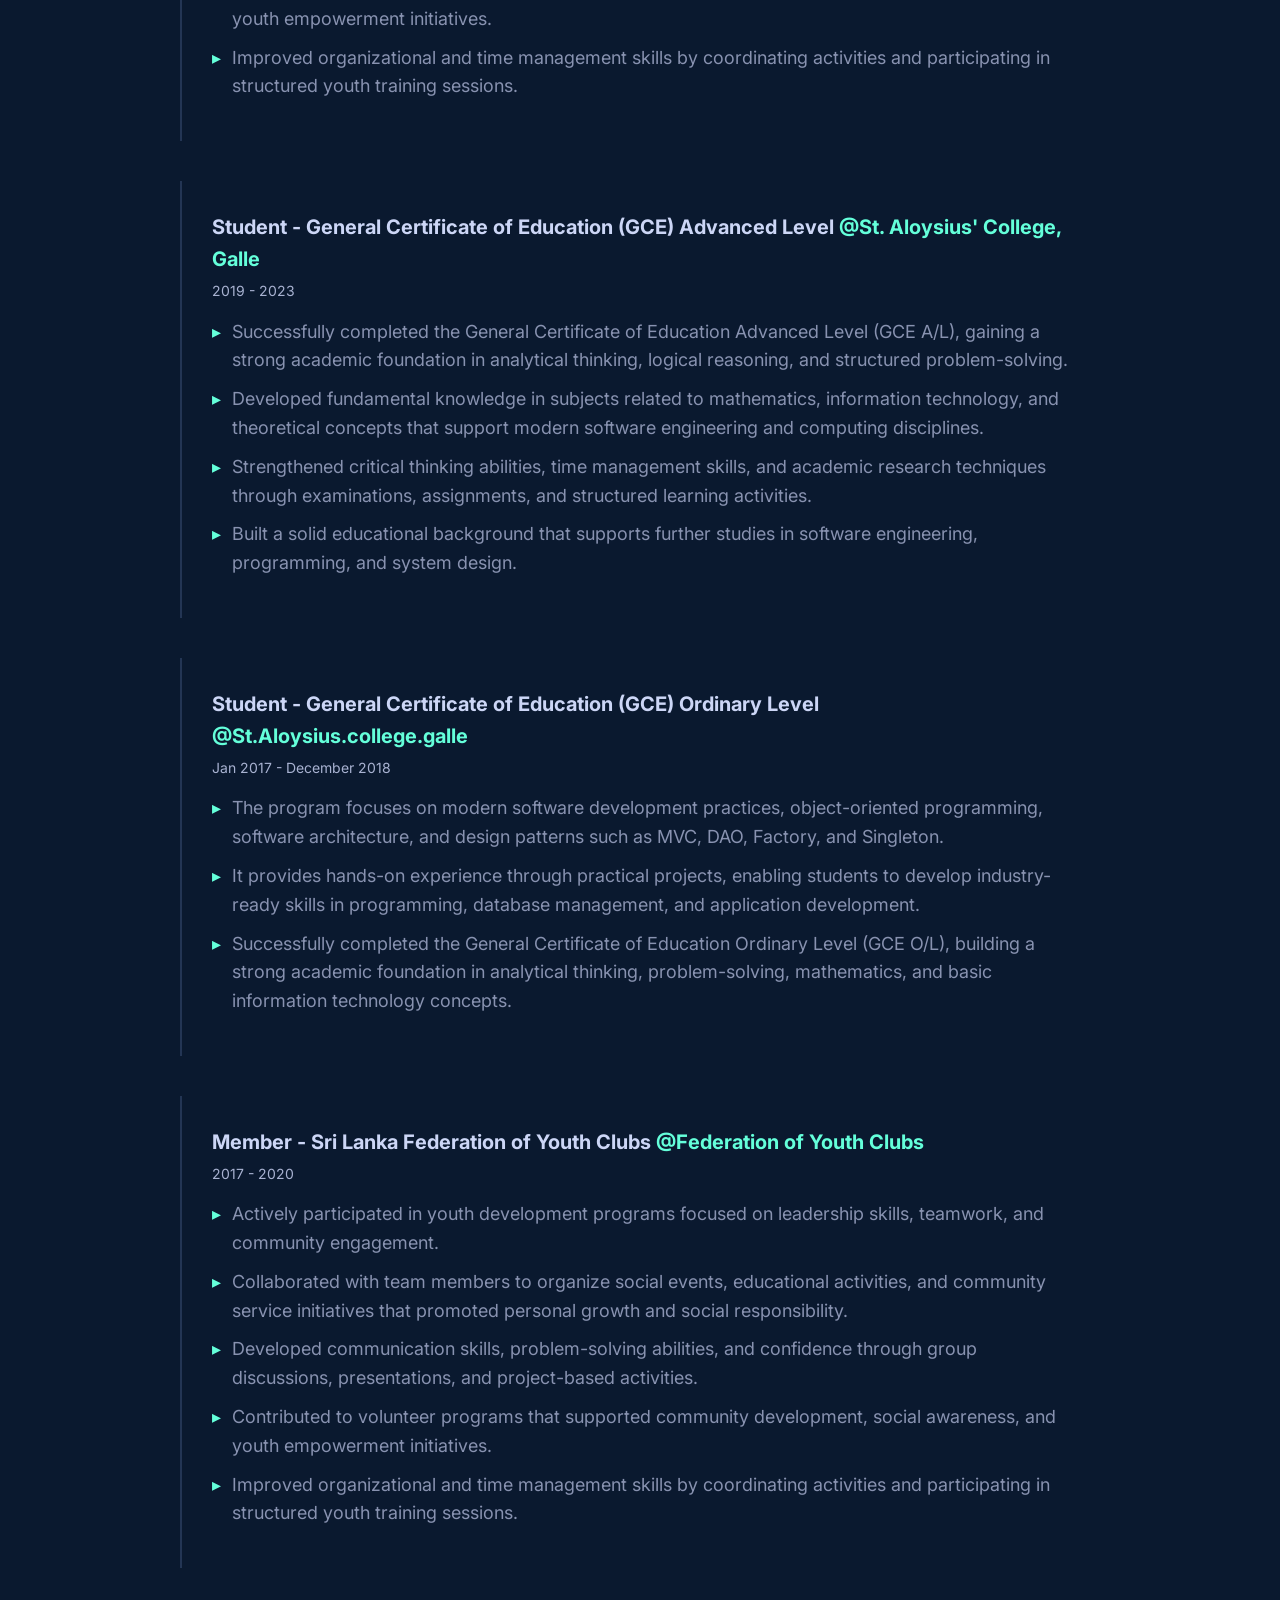
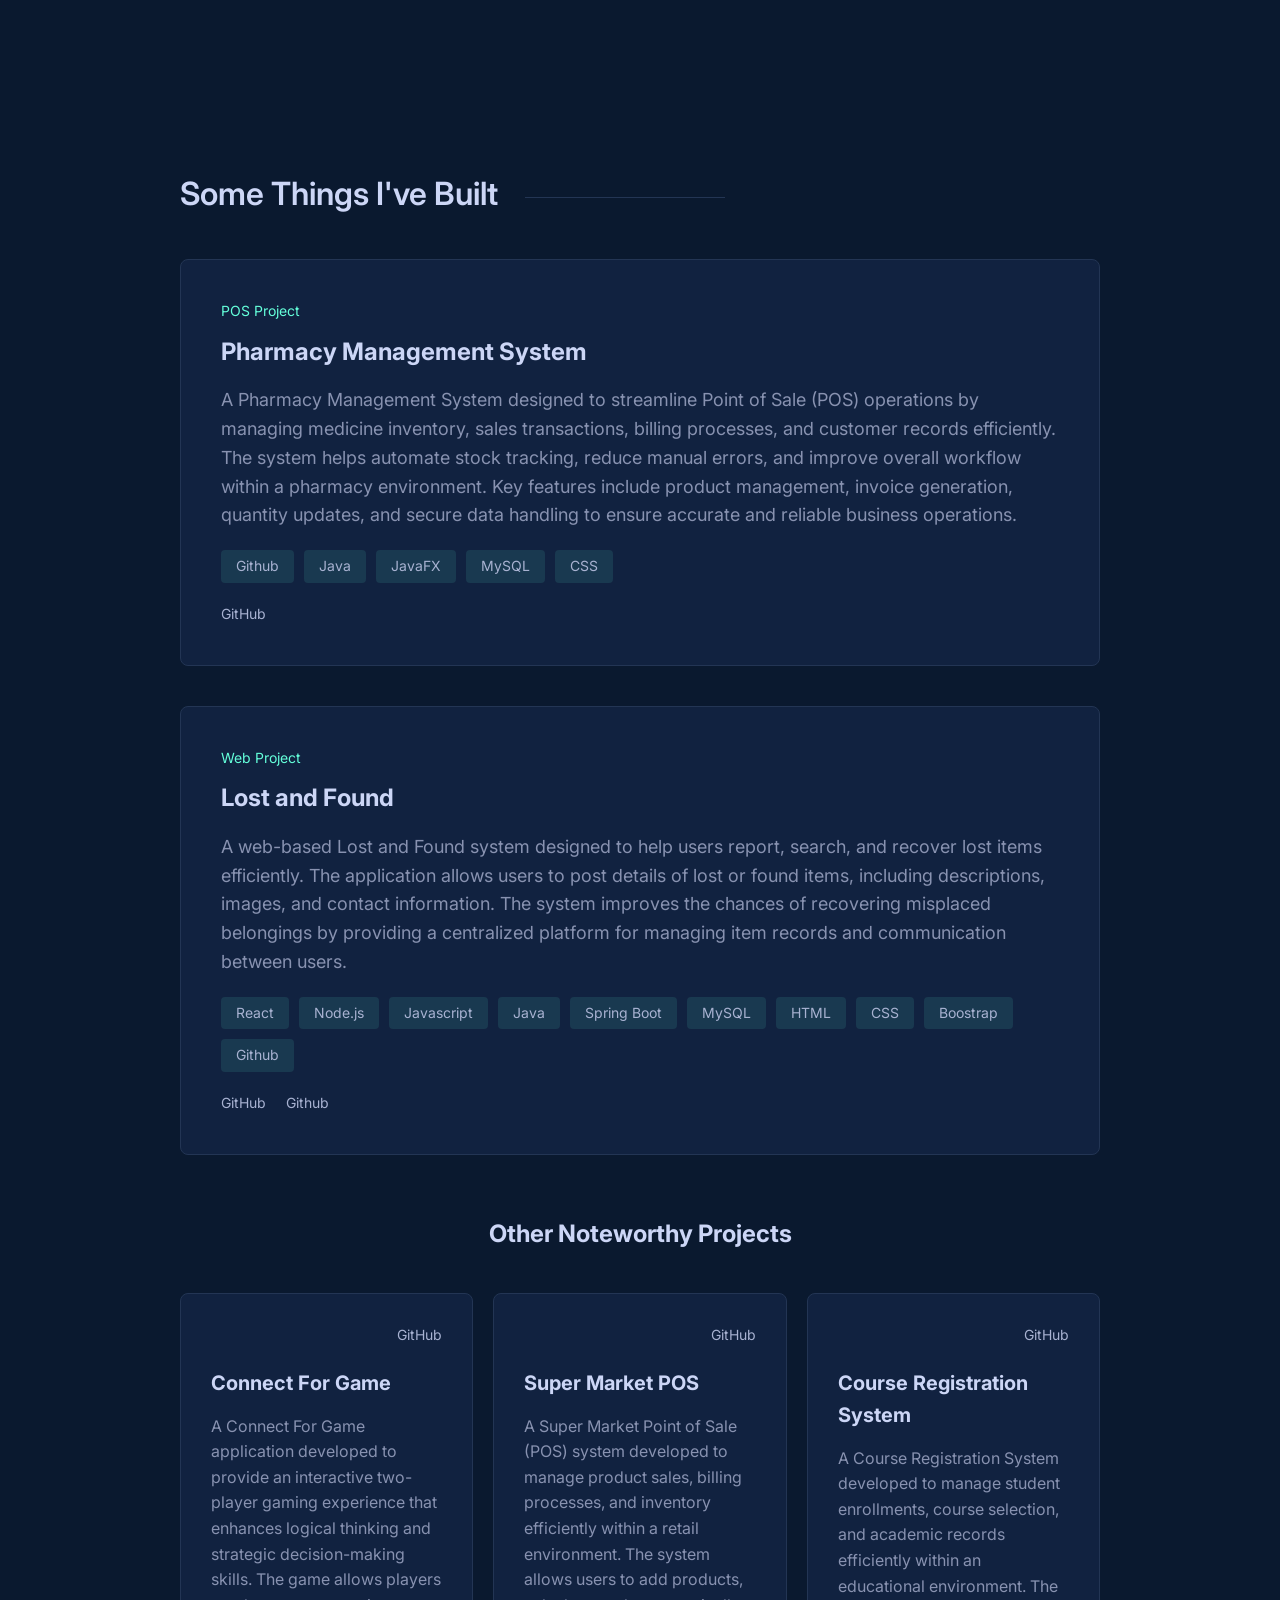
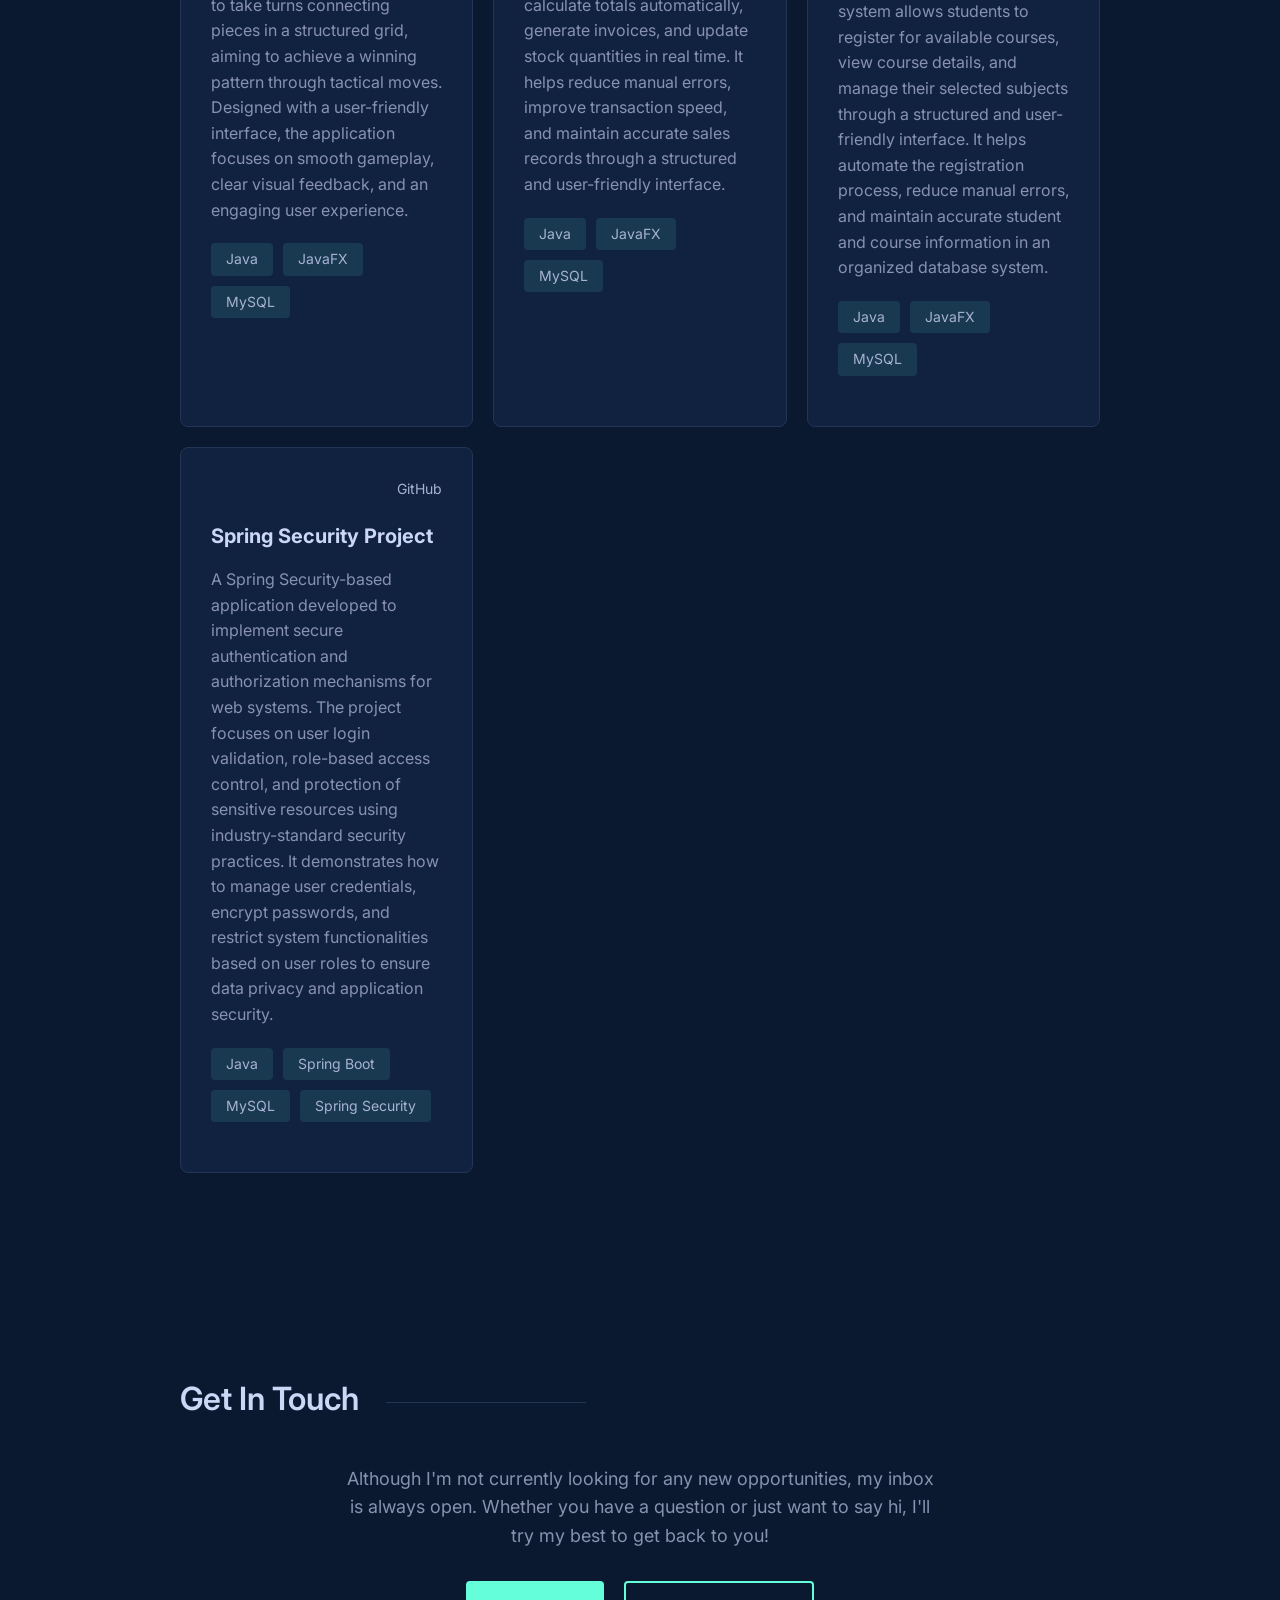
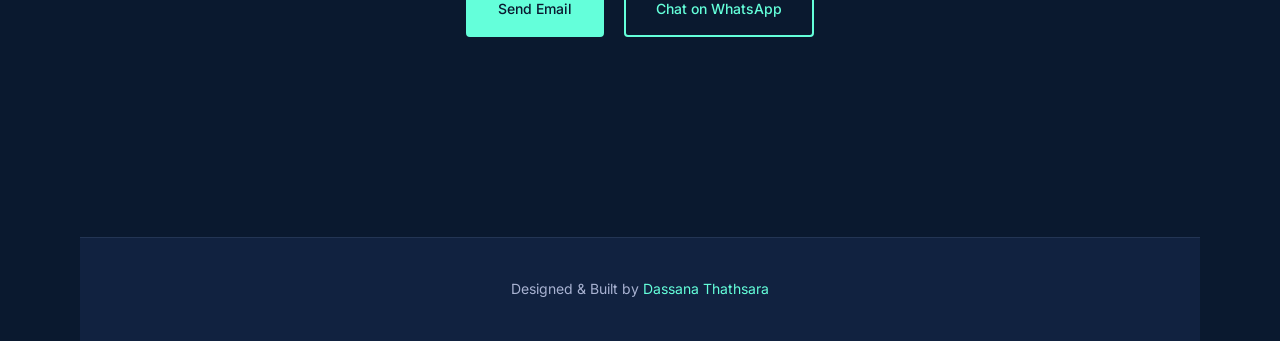
==== commit b29a5d87: "add Main tag." ====
--- a/index.html
+++ b/index.html
@@ -31,7 +31,7 @@
         <header class="portfolio-header">
             <nav class="main-nav">
                 <div class="nav-brand">
-                    <a href="#home">DASSE</a>
+                    <a href="#home">DT</a>
                 </div>
                 <!-- Mobile menu toggle (CSS-only hamburger) -->
                 <input type="checkbox" id="nav-toggle" class="nav-toggle" aria-label="Toggle navigation">
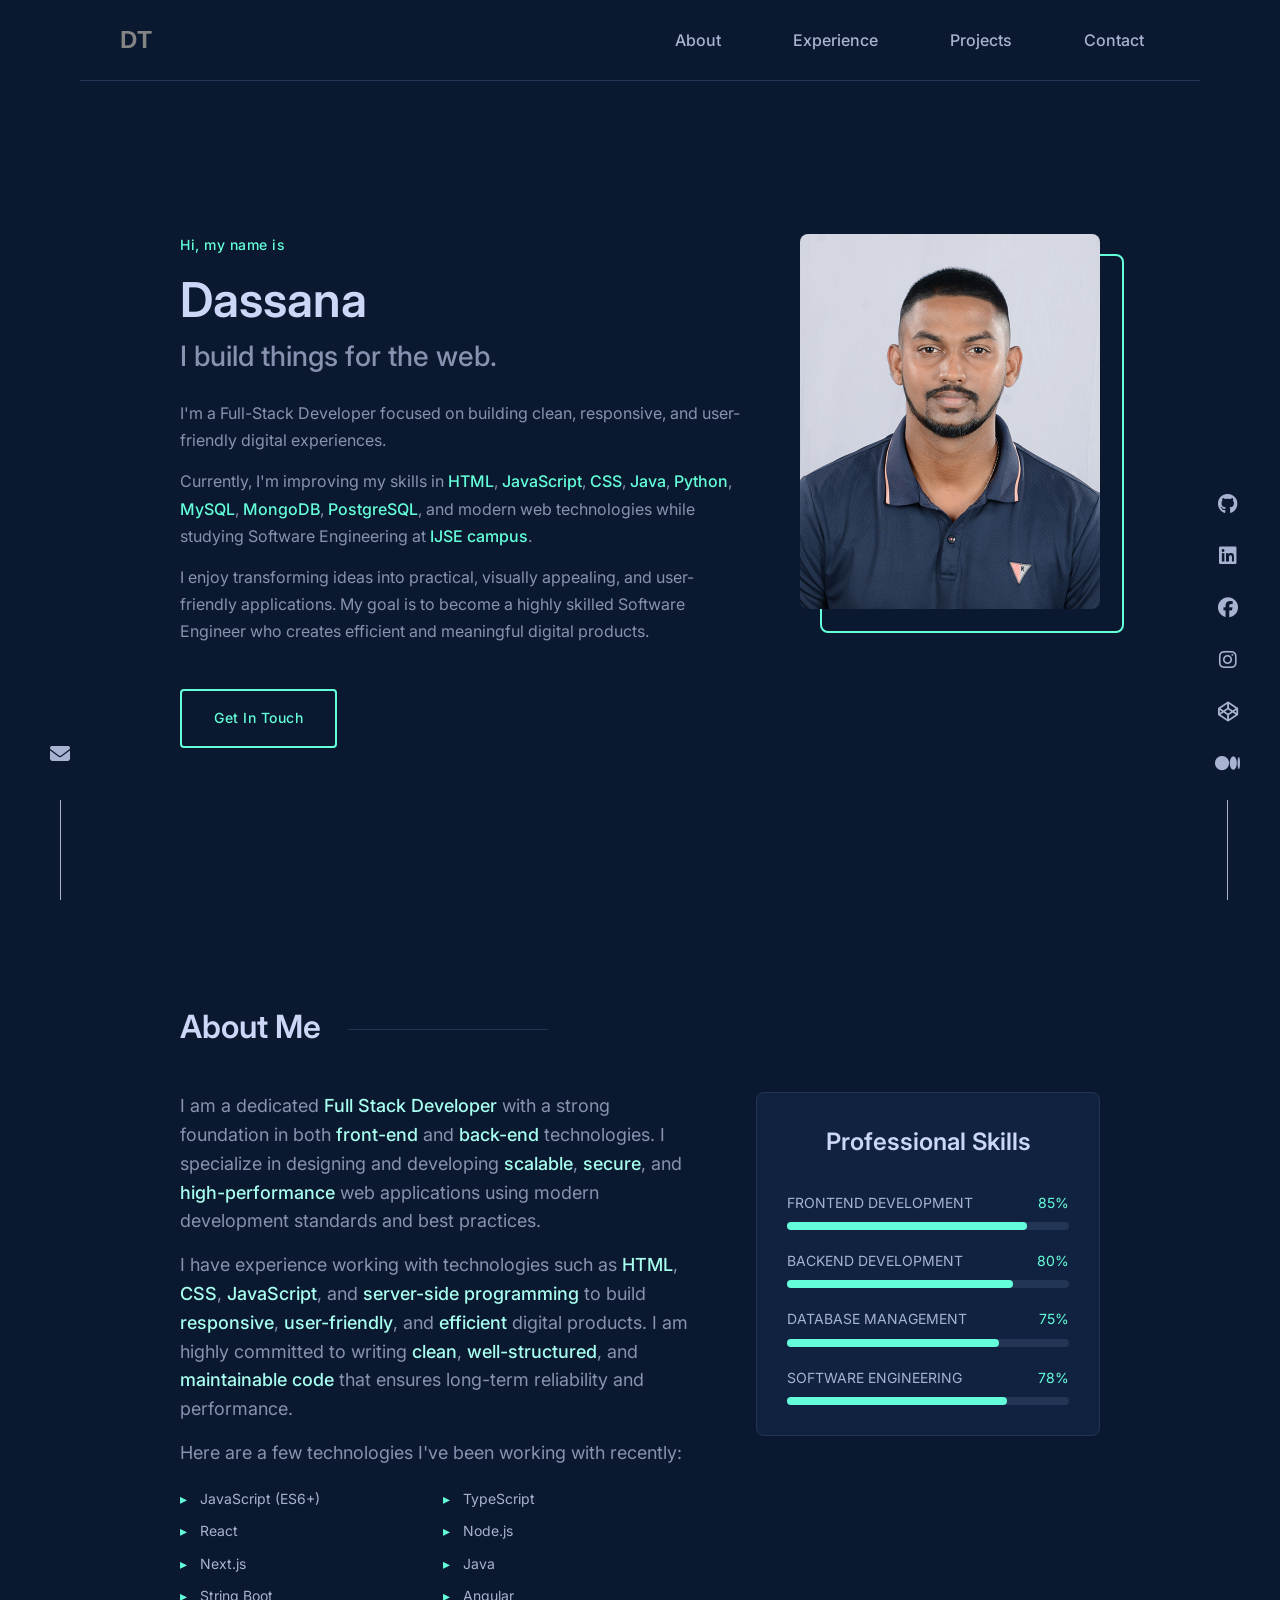
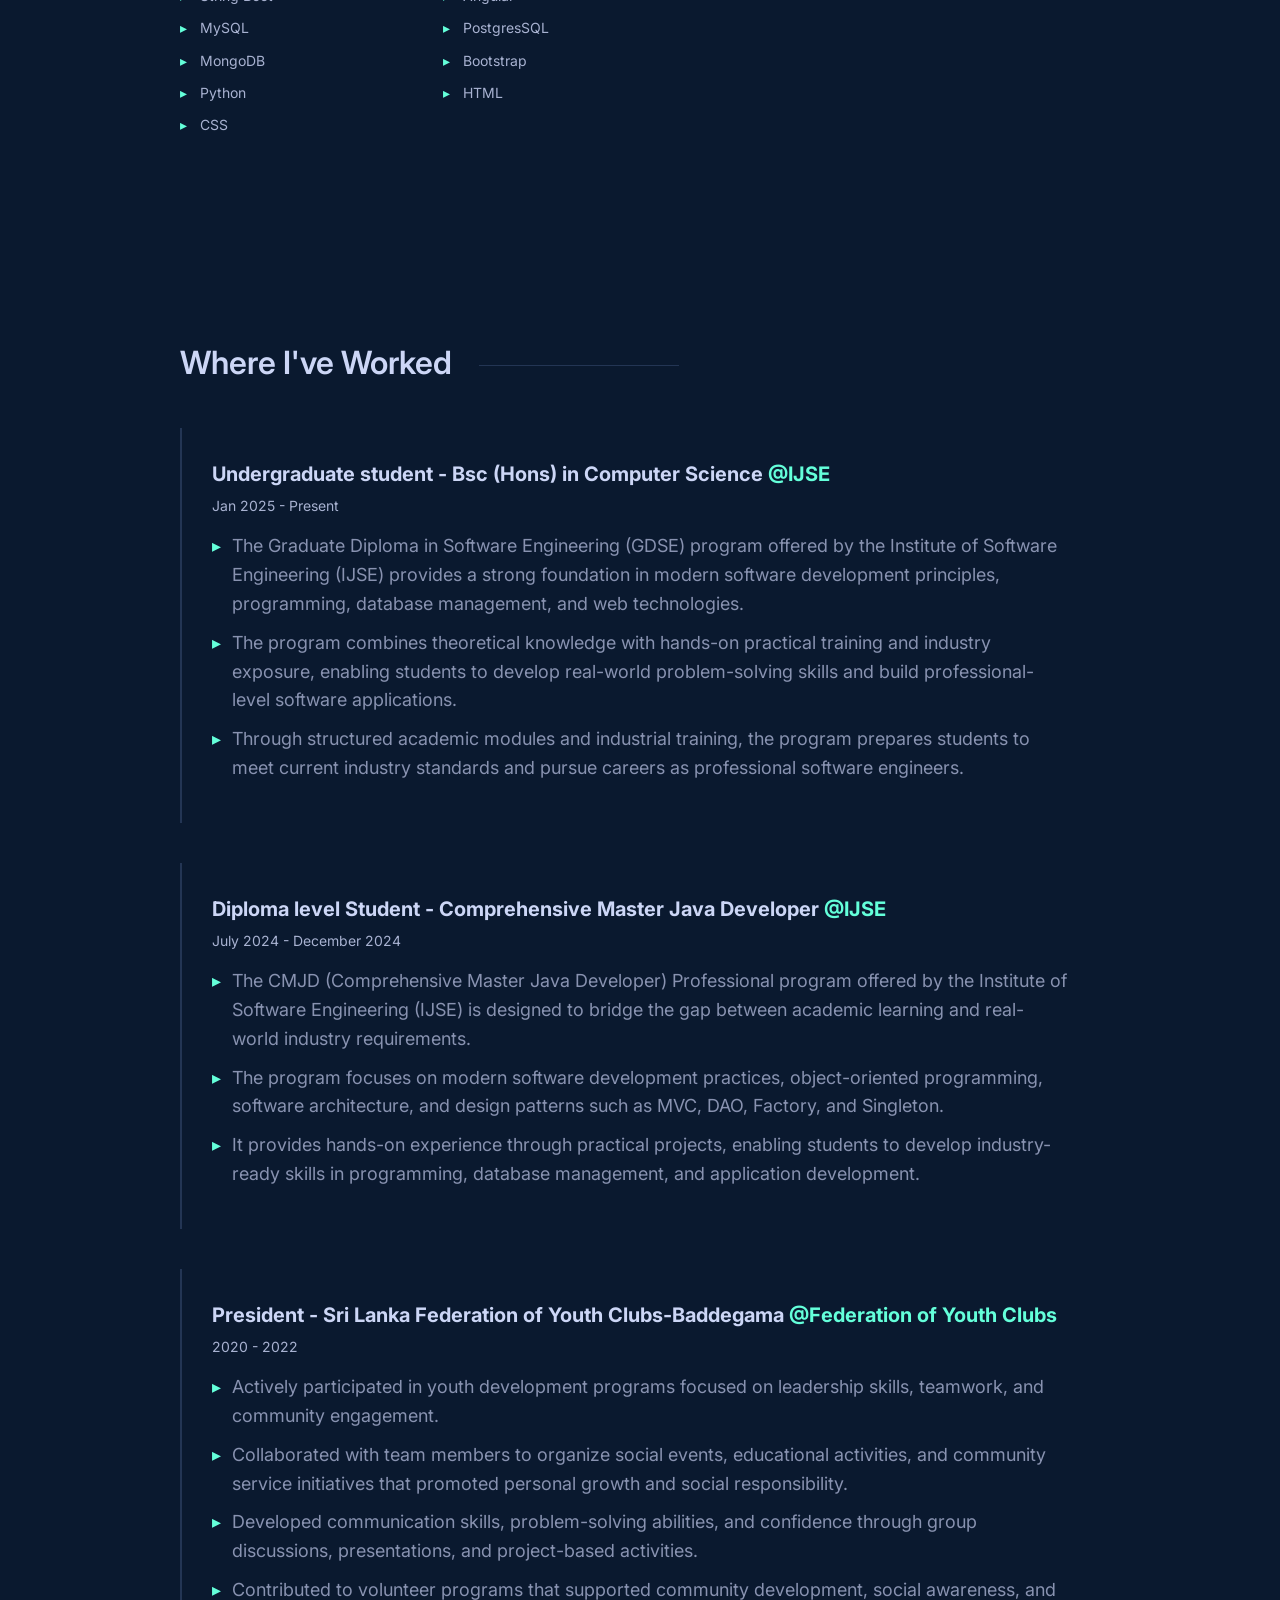
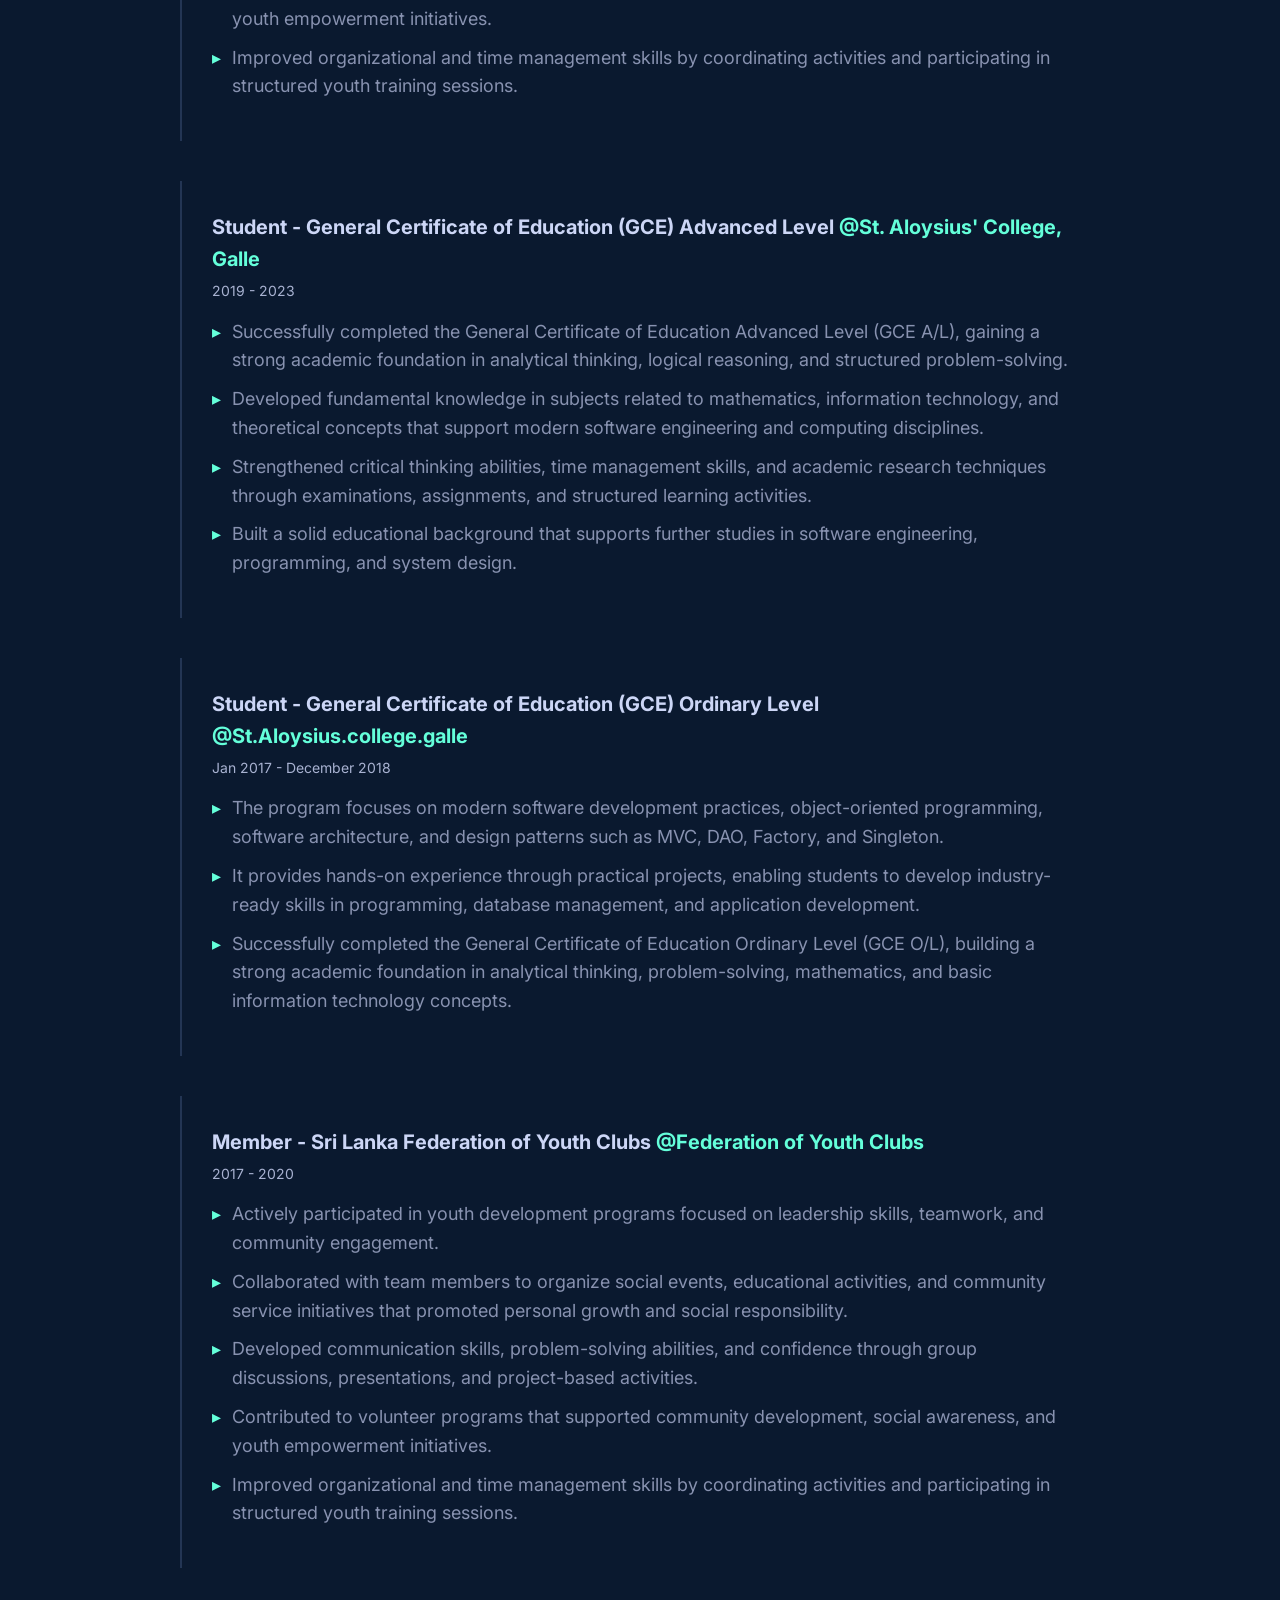
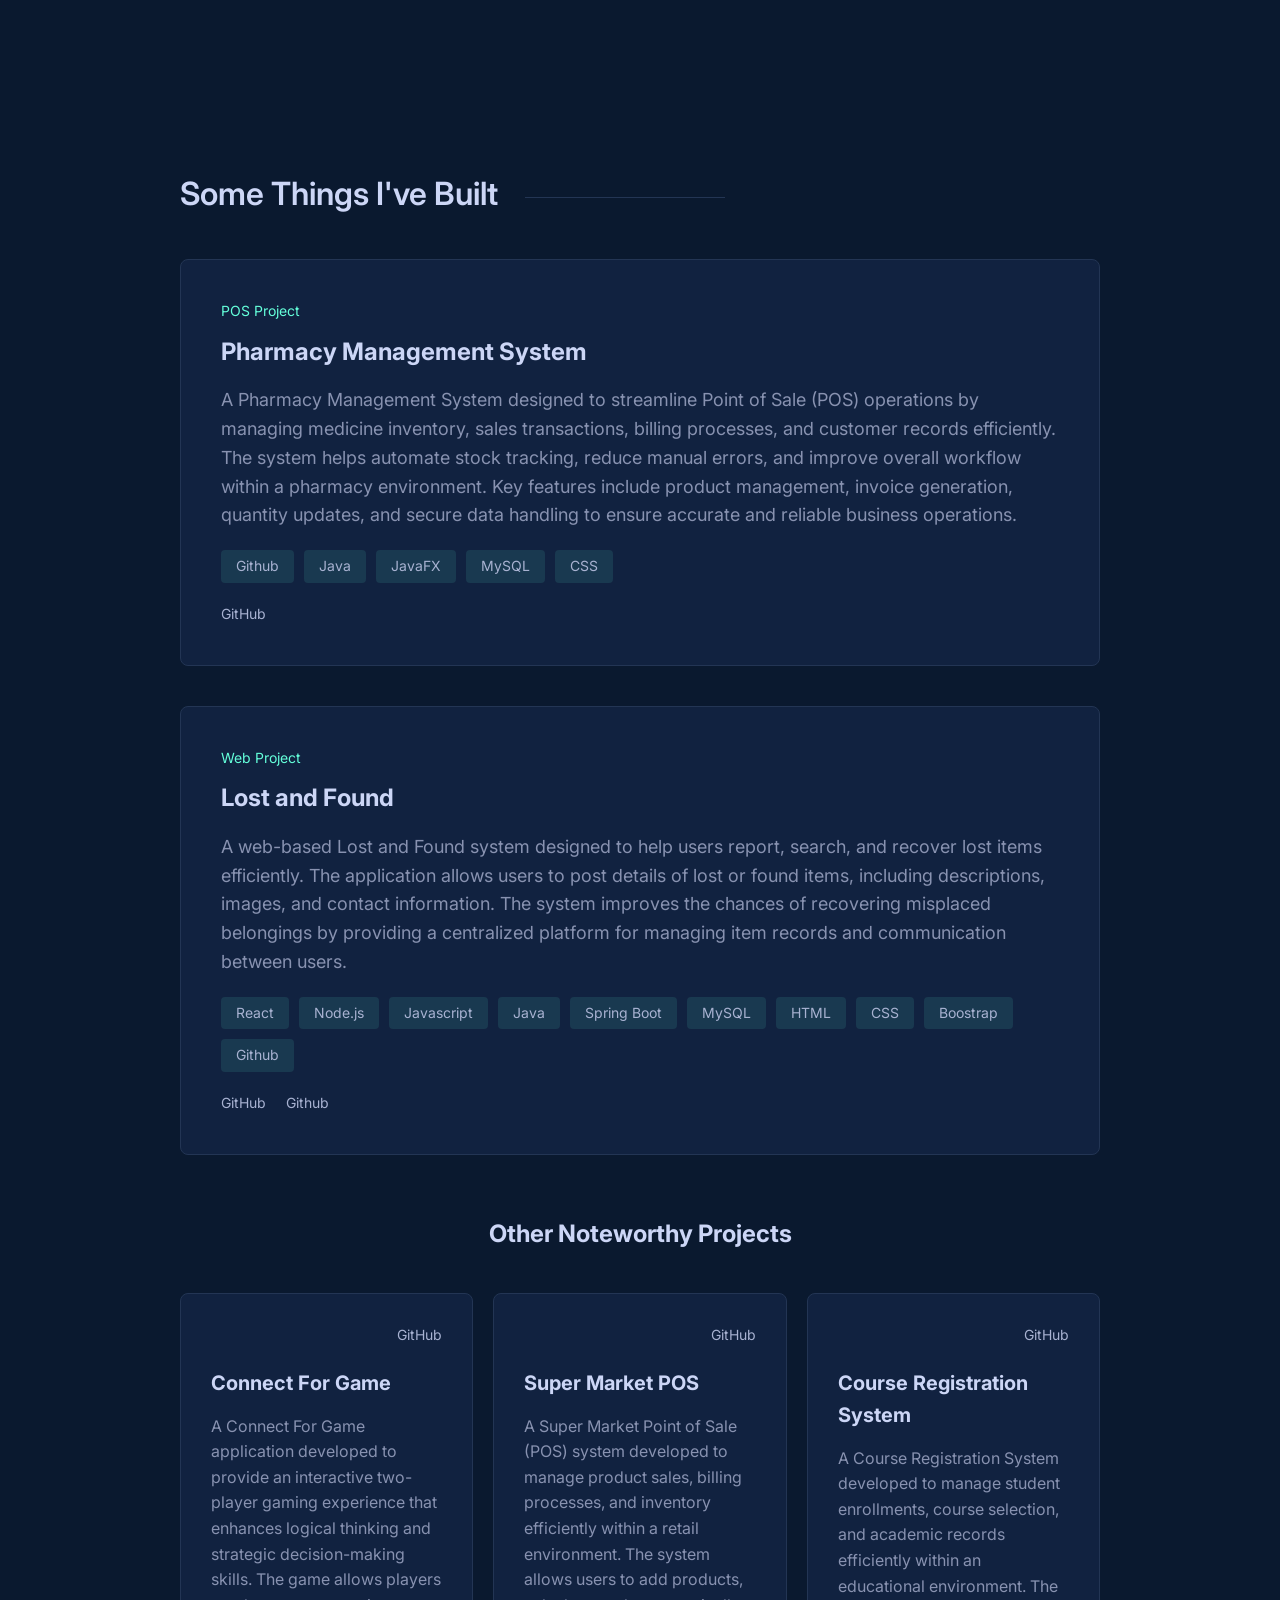
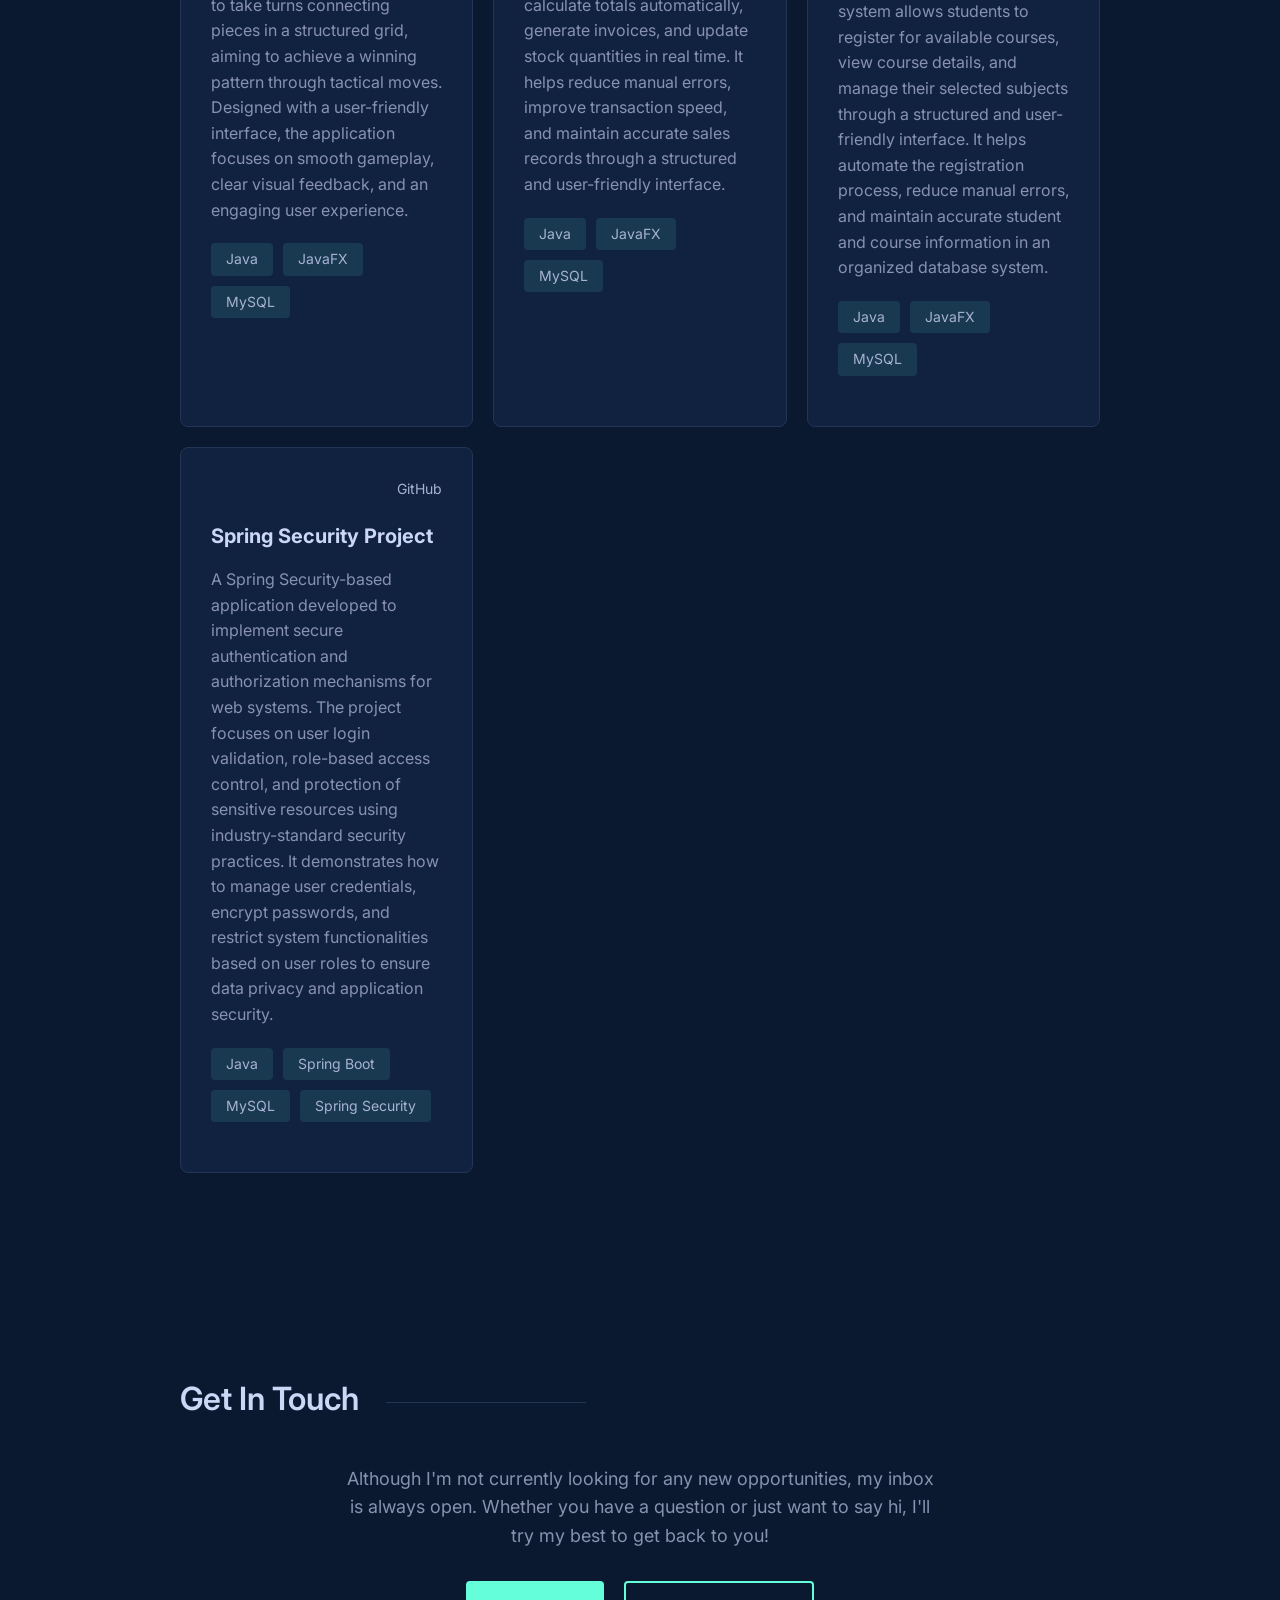
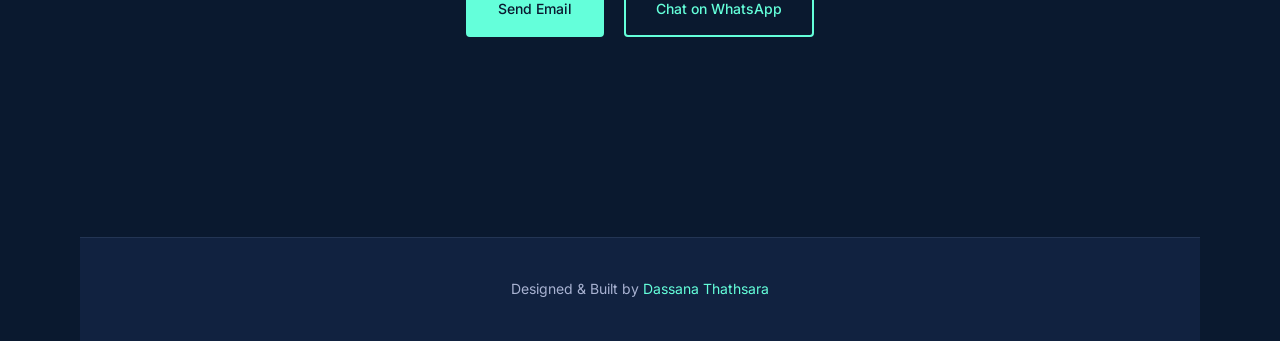
==== commit 31715b94: "add social media links (Medium, CodePen)" ====
--- a/index.html
+++ b/index.html
@@ -65,6 +65,8 @@
                     <li><a href="https://www.linkedin.com/in/dassana-thathsara-888713300/" target="_blank" rel="noopener noreferrer" aria-label="LinkedIn"><i class="fab fa-linkedin"></i></a></li>
                     <li><a href="https://web.facebook.com/jagodage.dassana/" target="_blank" rel="noopener noreferrer" aria-label="Facebook"><i class="fab fa-facebook"></i></a></li>
                     <li><a href="https://www.instagram.com/_dasse_311/" target="_blank" rel="noopener noreferrer" aria-label="Instagram"><i class="fab fa-instagram"></i></a></li>
+                    <li><a href="https://codepen.io/dassana002" target="_blank" rel="noopener noreferrer" aria-label="Codepen"><i class="fab fa-codepen"></i></a></li>
+                    <li><a href="https://medium.com/@dassana002" target="_blank" rel="noopener noreferrer" aria-label="Medium"><i class="fab fa-medium"></i></a></li>
                 </ul>
                 <div class="sidebar-line"></div>
             </div>
@@ -485,6 +487,8 @@
                     <a href="https://www.linkedin.com/in/dassana-thathsara-888713300/" target="_blank" rel="noopener noreferrer">LinkedIn</a>
                     <a href="https://web.facebook.com/jagodage.dassana/" target="_blank" rel="noopener noreferrer">Facebook</a>
                     <a href="https://www.instagram.com/_dasse_311/" target="_blank" rel="noopener noreferrer">Instagram</a>
+                    <a href="https://codepen.io/dassana002" target="_blank" rel="noopener noreferrer">Codepen</a>
+                    <a href="https://medium.com/@dassana002" target="_blank" rel="noopener noreferrer">Medium</a>
                 </div>
             </div>
         </footer>
--- a/css/style.css
+++ b/css/style.css
@@ -71,10 +71,11 @@
   height: 80px;
 }
 
-.nav-brand a {
+.nav-brand{
   font-size: 24px;
   font-weight: 700;
-  color: #64ffda;
+  color: #848484;
+  font-family: Arial, Helvetica, sans-serif;
 }
 
 .nav-menu {
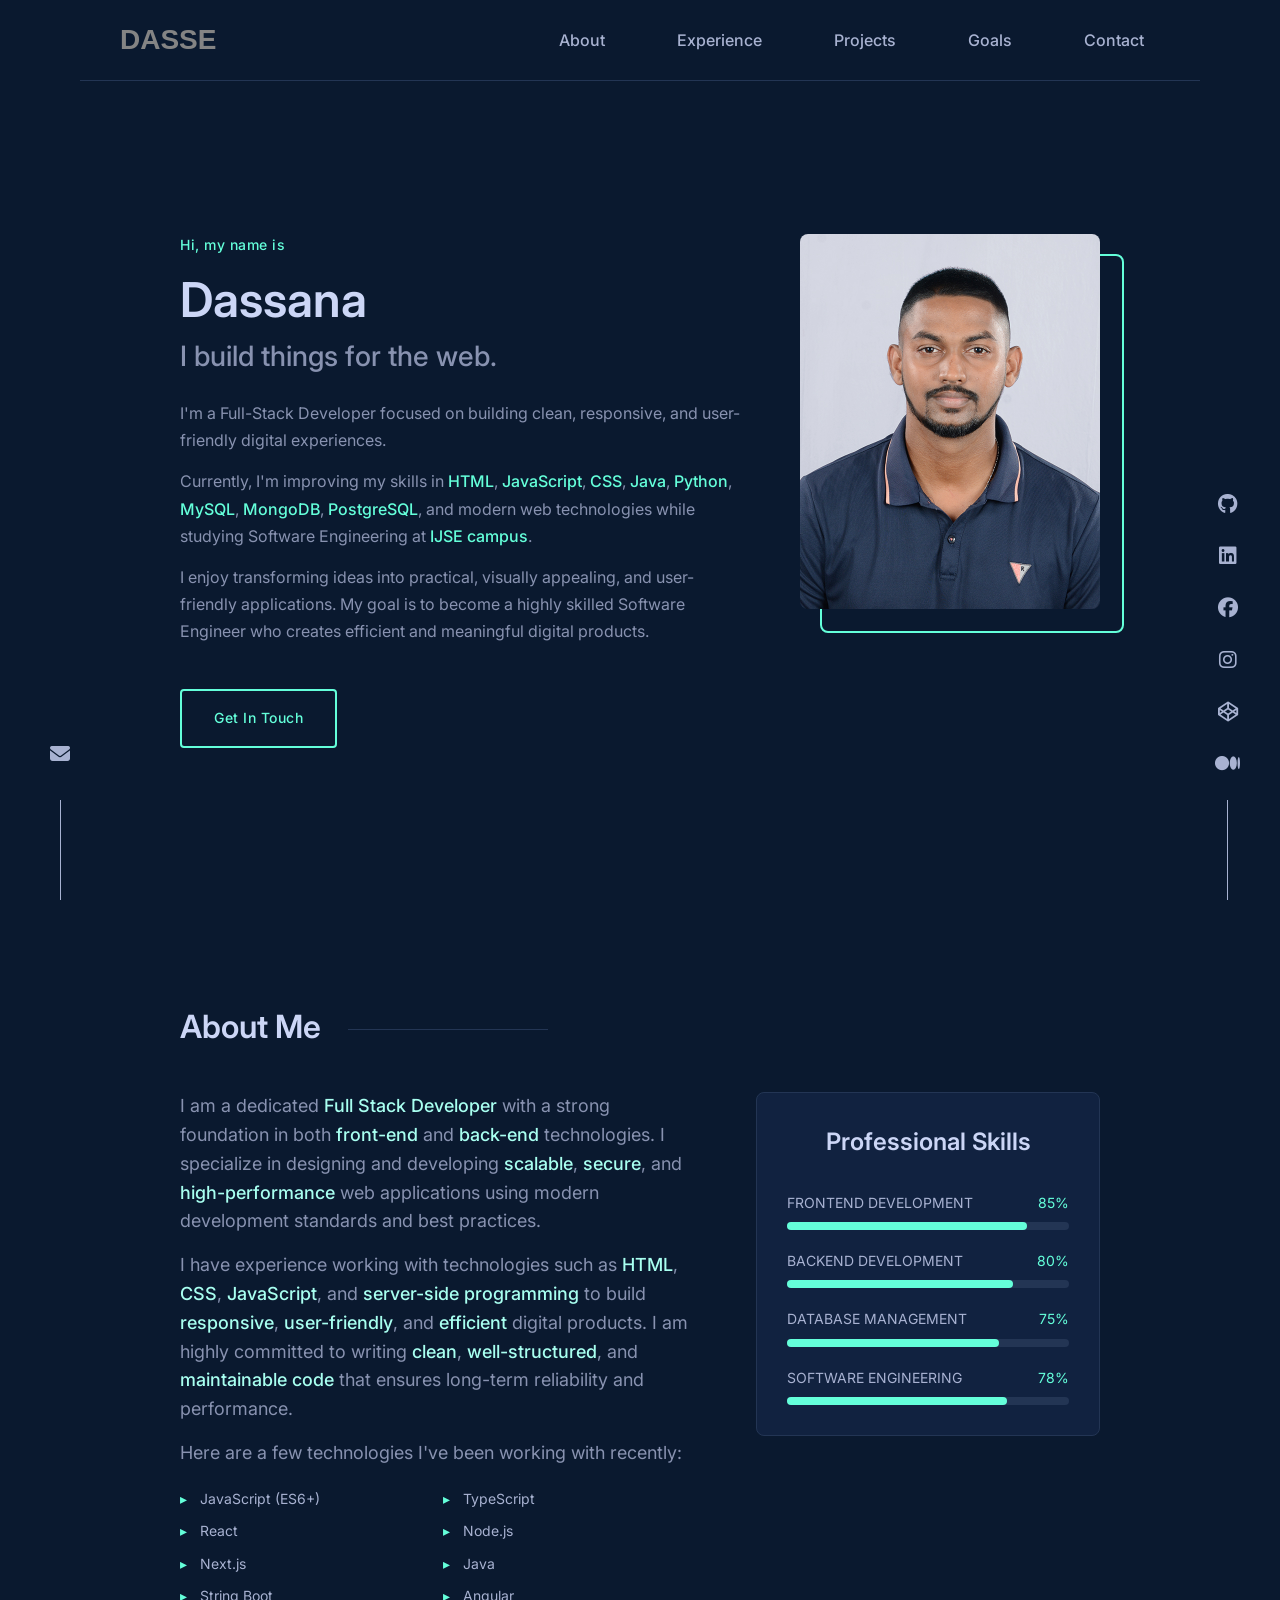
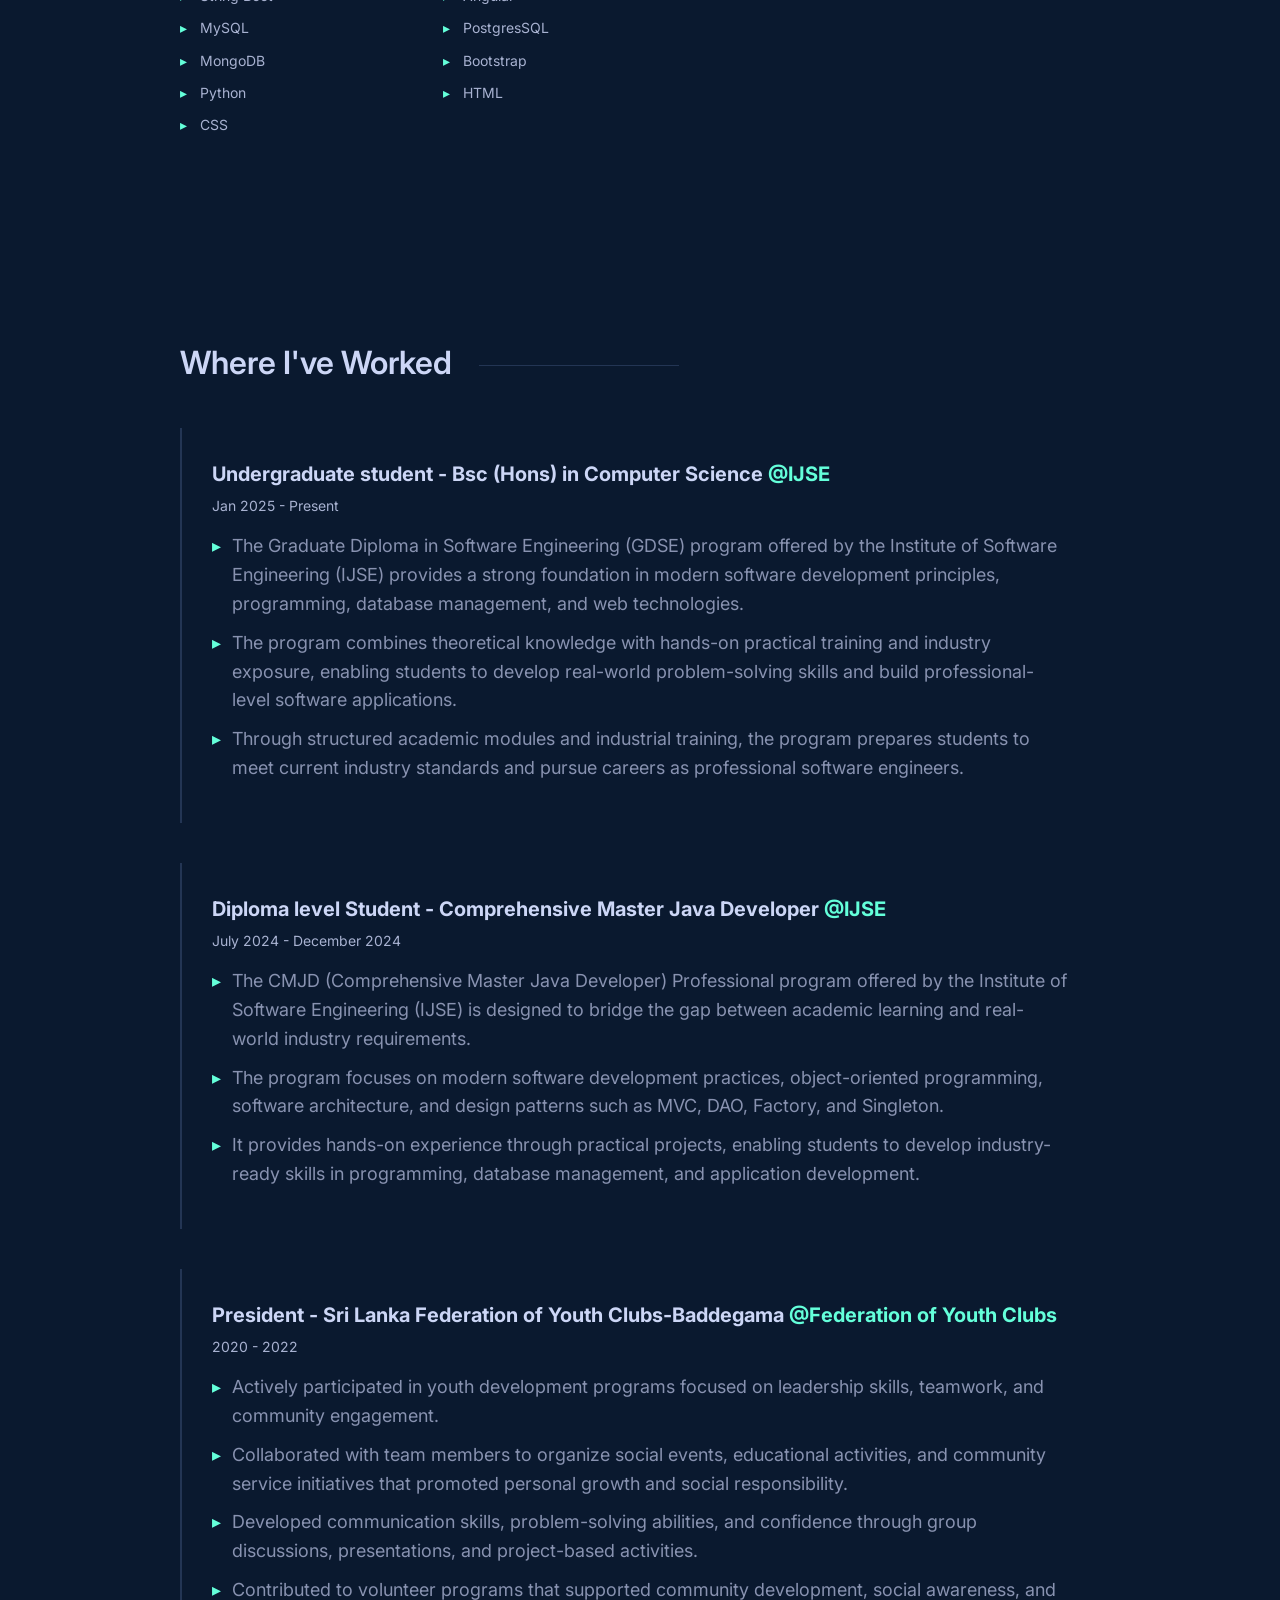
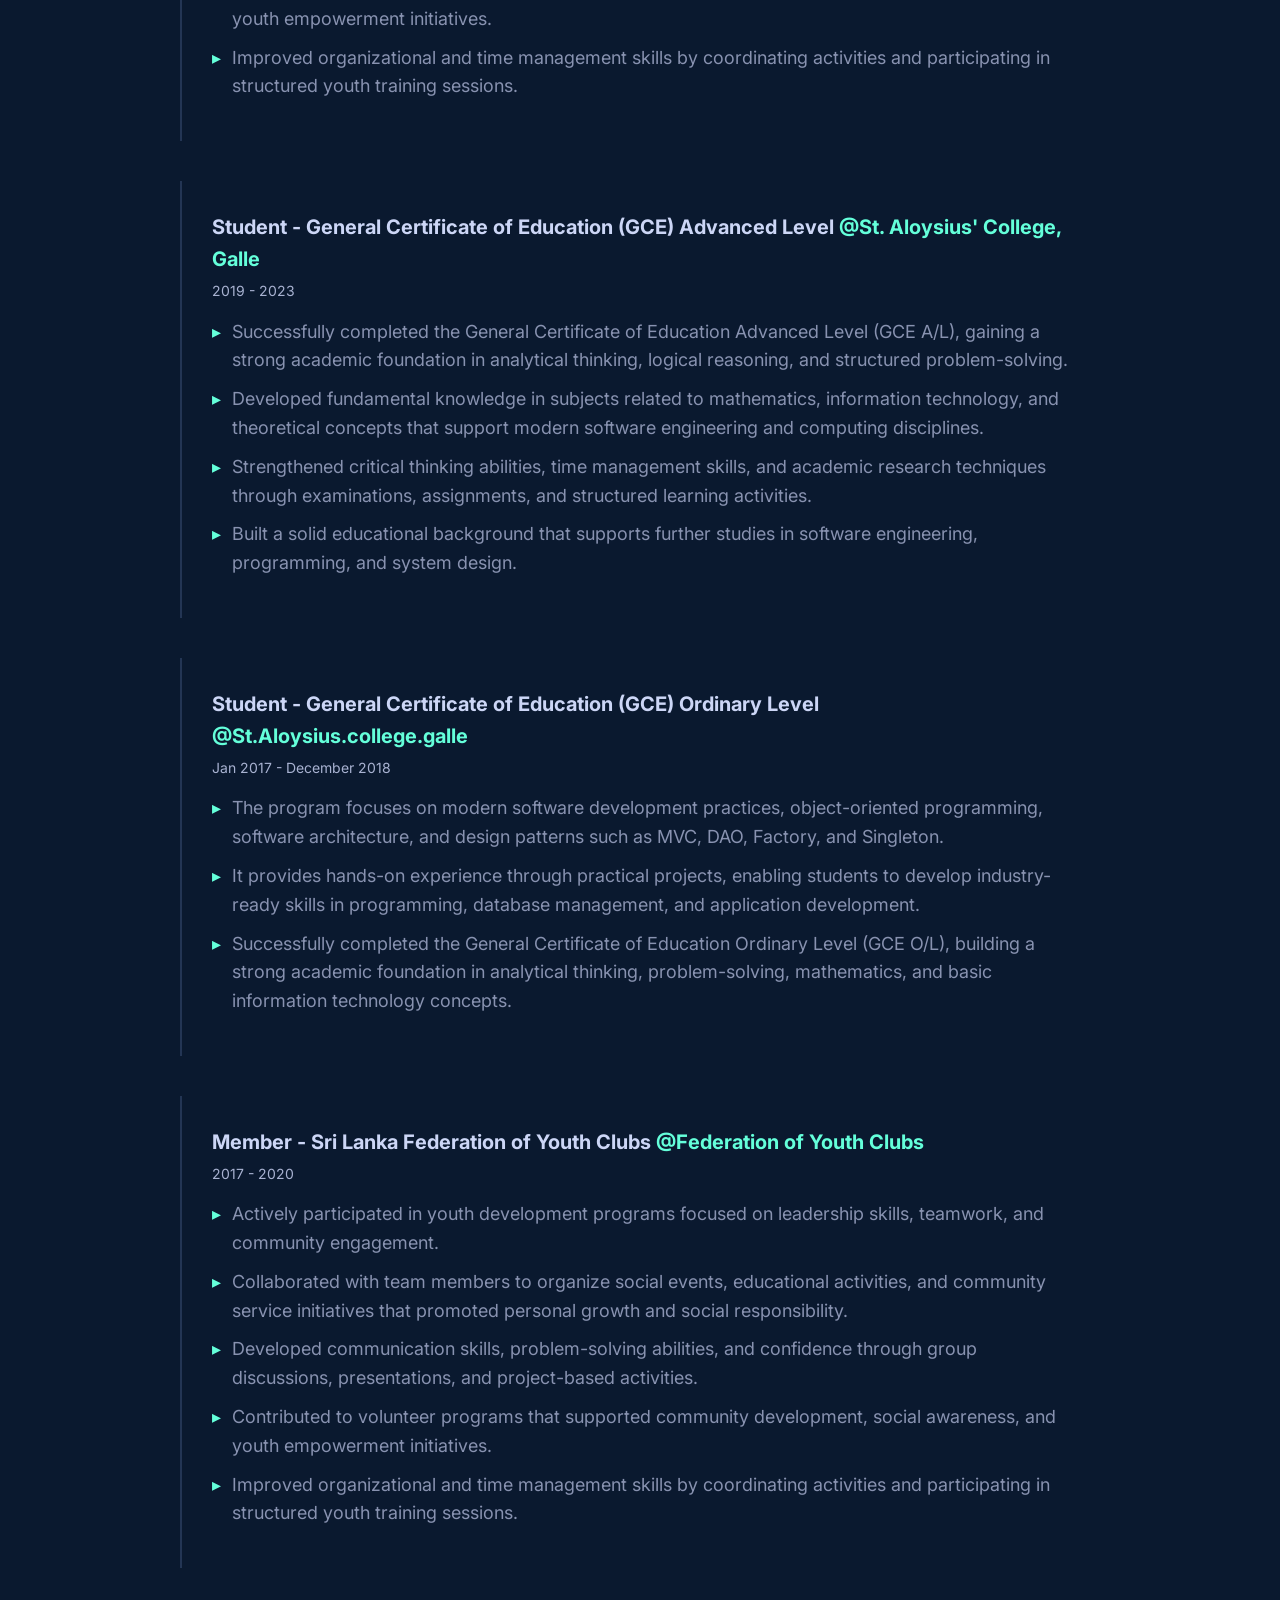
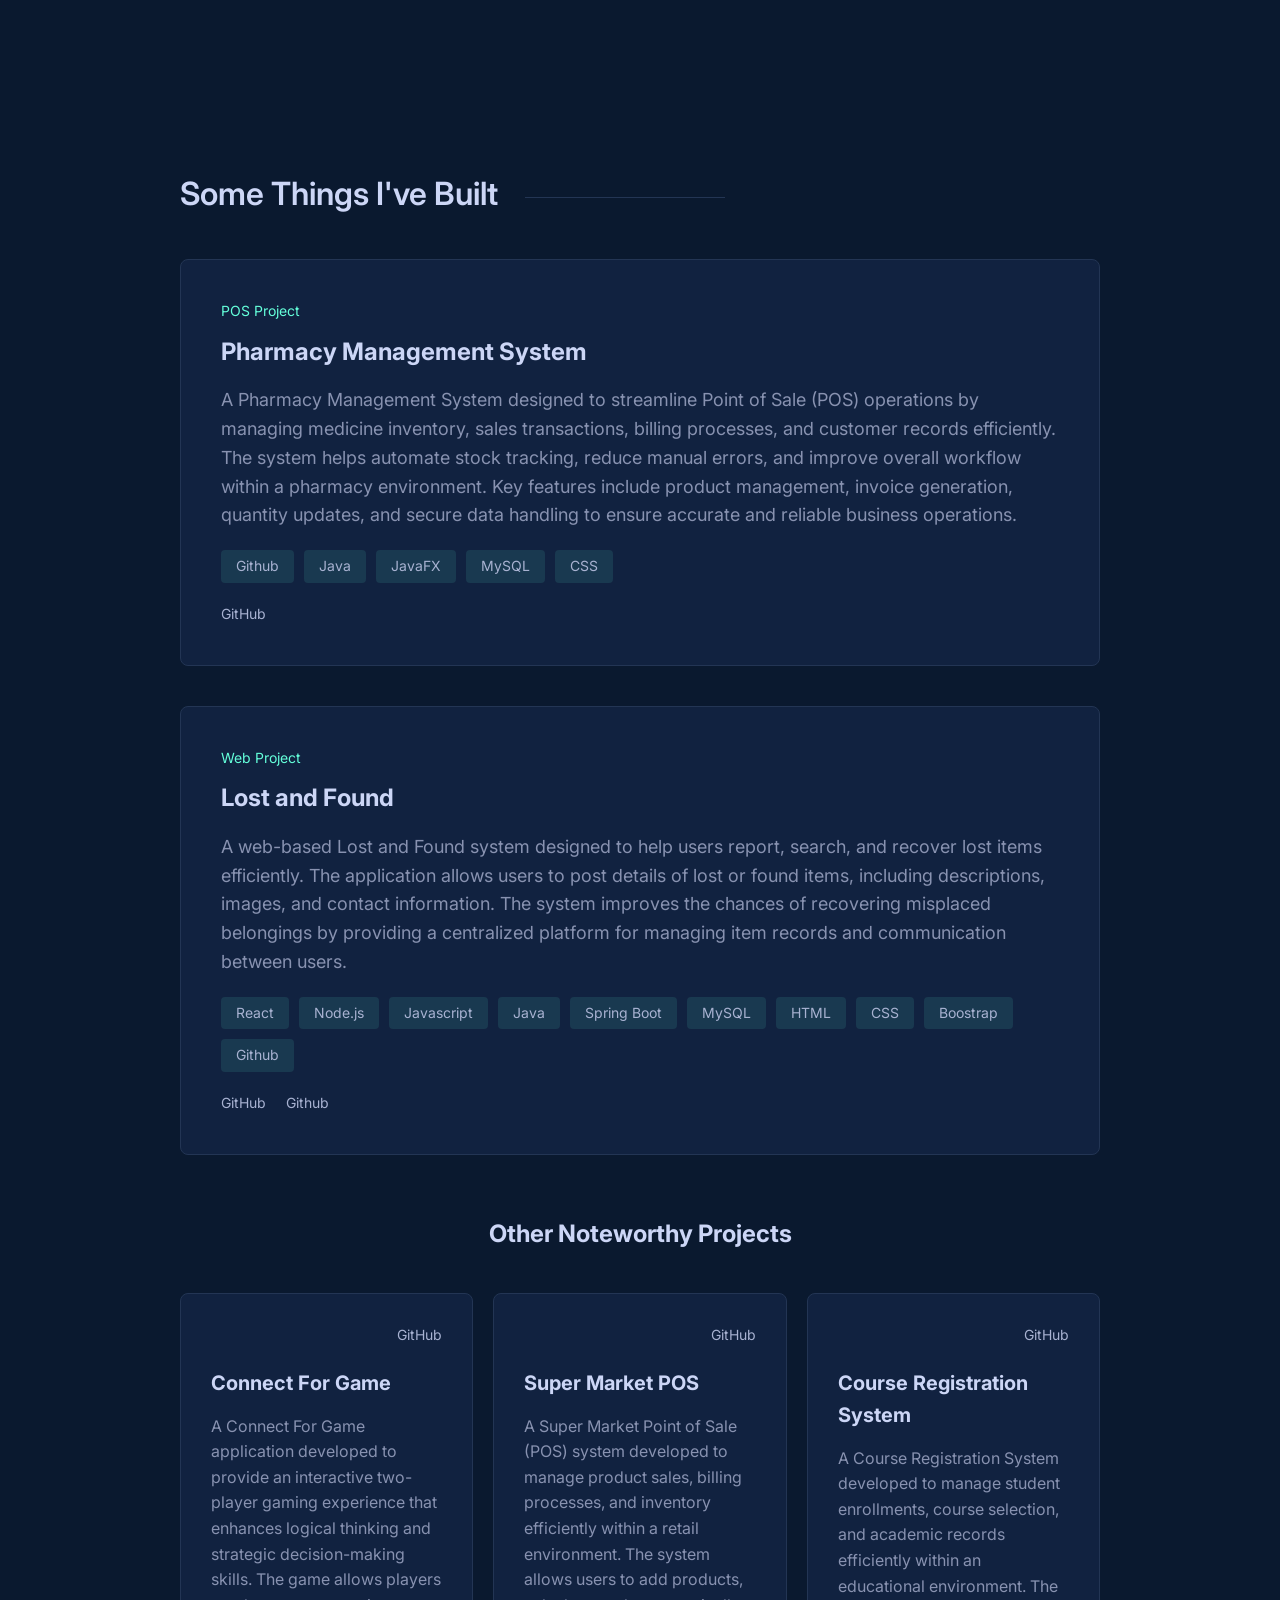
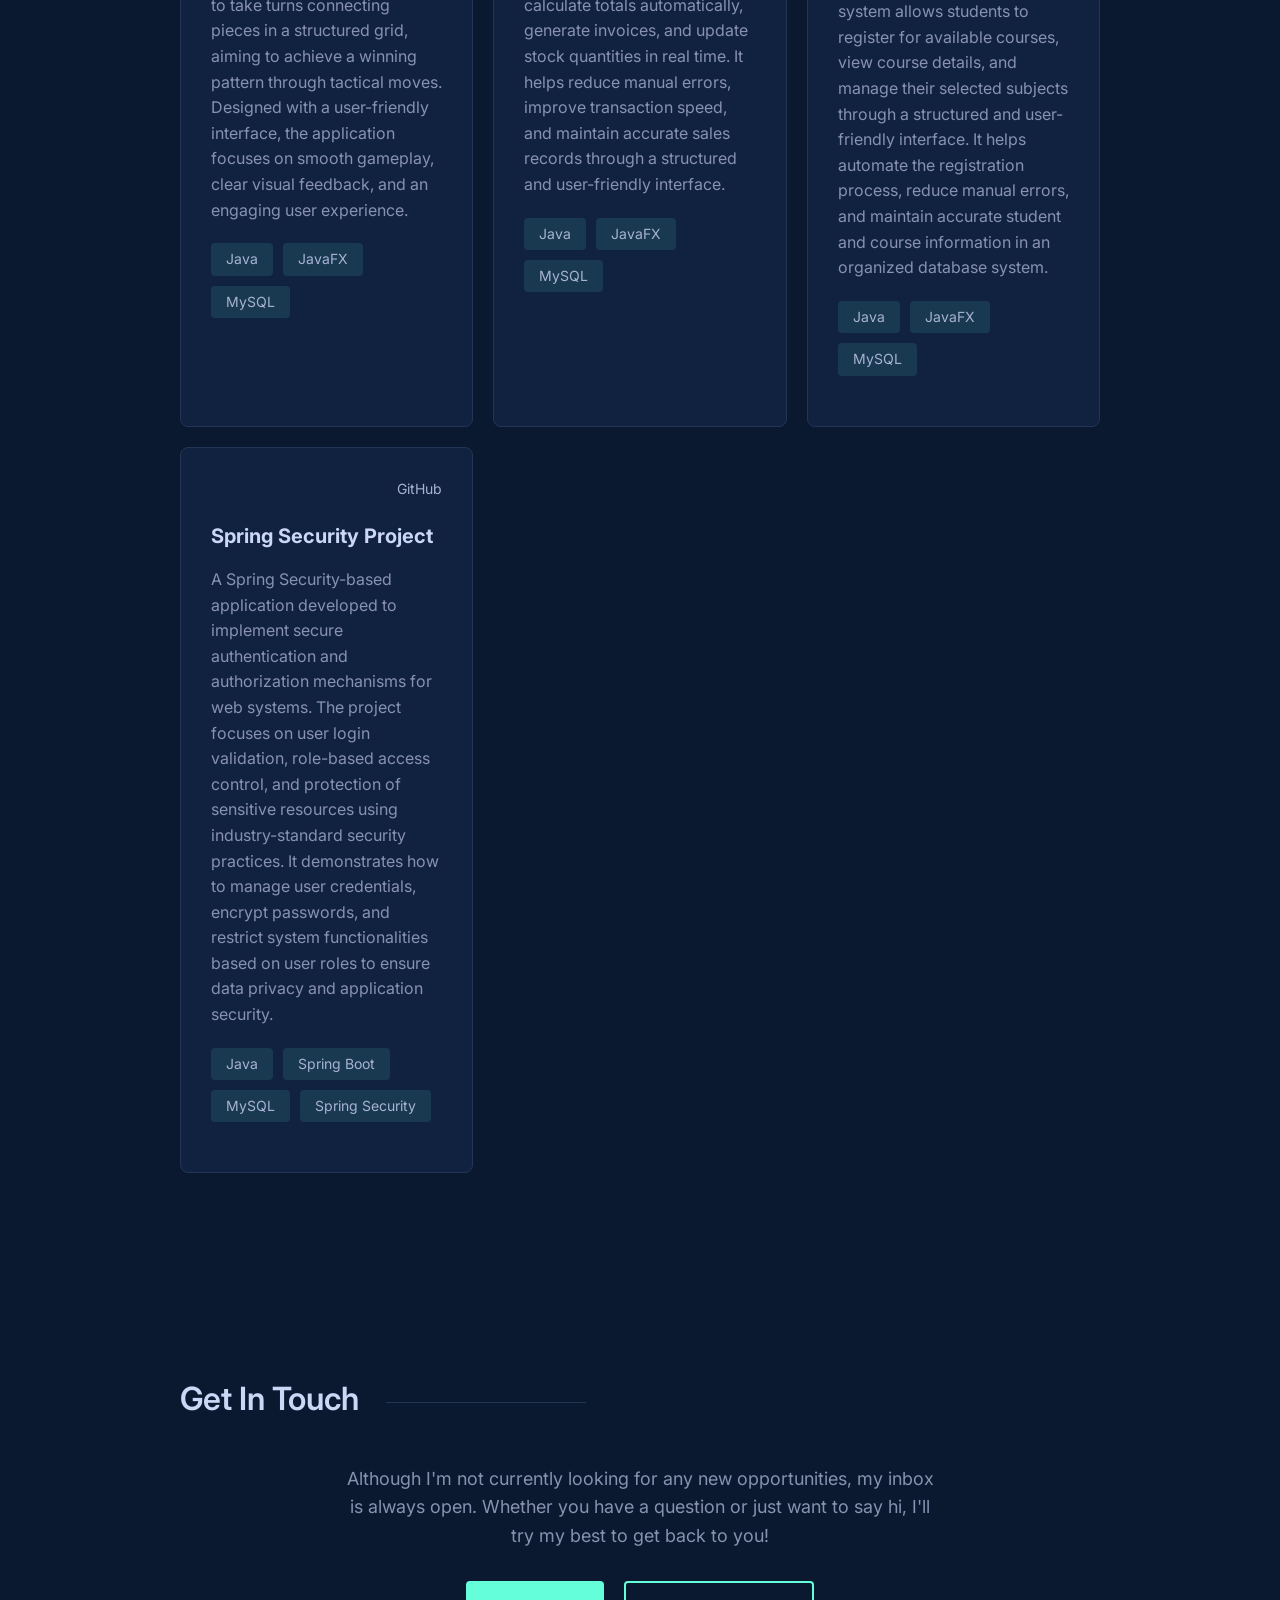
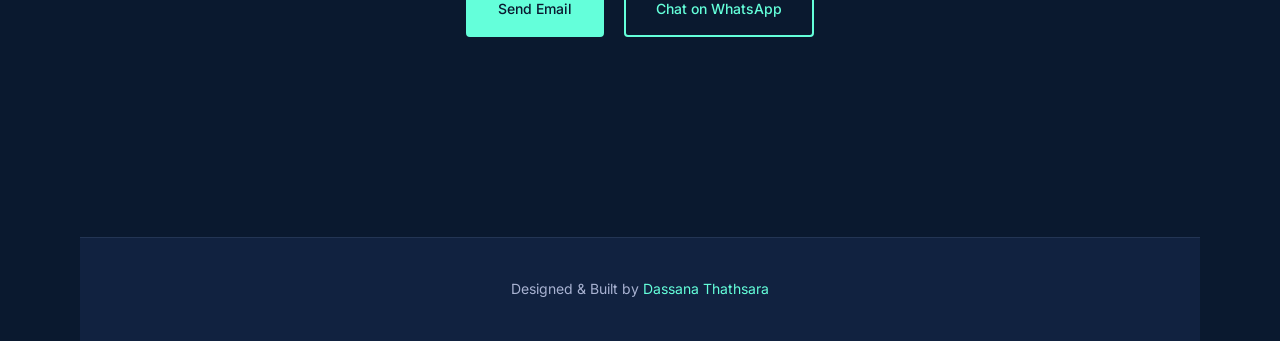
==== commit be4a81a6: "customized nav bar." ====
--- a/index.html
+++ b/index.html
@@ -10,7 +10,7 @@
     <!--Website Title -->
     <title> Dassana </title>
 
-    <!-- Google Fonts - Inter -->
+    <!-- Google Fonts -->
     <link rel="preconnect" href="https://fonts.googleapis.com">
     <link rel="preconnect" href="https://fonts.gstatic.com" crossorigin>
     <link href="https://fonts.googleapis.com/css2?family=Inter:wght@400;500;600;700&family=JetBrains+Mono:wght@400;500&display=swap" rel="stylesheet">
@@ -19,29 +19,24 @@
     <link rel="preload" href="https://cdnjs.cloudflare.com/ajax/libs/font-awesome/6.5.1/css/all.min.css" as="style" onload="this.onload=null;this.rel='stylesheet'" integrity="sha512-DTOQO9RWCH3ppGqcWaEA1BIZOC6xxalwEsw9c2QQeAIftl+Vegovlnee1c9QX4TctnWMn13TZye+giMm8e2LwA==" crossorigin="anonymous" referrerpolicy="no-referrer">
     <noscript><link rel="stylesheet" href="https://cdnjs.cloudflare.com/ajax/libs/font-awesome/6.5.1/css/all.min.css" integrity="sha512-DTOQO9RWCH3ppGqcWaEA1BIZOC6xxalwEsw9c2QQeAIftl+Vegovlnee1c9QX4TctnWMn13TZye+giMm8e2LwA==" crossorigin="anonymous" referrerpolicy="no-referrer"></noscript>
 
-    <!--  External Css  -->
+    <!-- External Css -->
     <link rel="stylesheet" type="text/css" href="css/style.css">
 </head>
 
 <body>
-    <!-- Portfolio Grid Container - Master Layout -->
     <div class="portfolio-container">
 
         <!-- Navigation Header -->
-        <header class="portfolio-header">
-            <nav class="main-nav">
-                <div class="nav-brand">
-                    <a href="#home">DT</a>
-                </div>
-                <!-- Mobile menu toggle (CSS-only hamburger) -->
-                <input type="checkbox" id="nav-toggle" class="nav-toggle" aria-label="Toggle navigation">
-                <label for="nav-toggle" class="nav-toggle-label">
-                    <span></span>
-                </label>
+        <header class="nav-header">
+            <nav class="nav-bar">
+                <div class="nav-brandName">
+                    <a href="#home">DASSE</a>
+                </div>
                 <ul class="nav-menu">
                     <li><a href="#about">About</a></li>
                     <li><a href="#experience">Experience</a></li>
                     <li><a href="#projects">Projects</a></li>
+                    <li><a href="#goals">Goals</a></li>
                     <li><a href="#contact">Contact</a></li>
                 </ul>
             </nav>
--- a/css/style.css
+++ b/css/style.css
@@ -1,6 +1,51 @@
-/* ===============================================
-   PORTFOLIO - BEGINNER LEVEL CSS
-   =============================================== */
+
+ /*----------------------------- Navigation Bar ---------------------------------*/
+
+.portfolio-container {
+  min-height: 100vh;
+  padding-left: 80px;
+  padding-right: 80px;
+}
+
+/* ===== HEADER ===== */
+.nav-header {
+  background-color: #0a192f;
+  border-bottom: 1px solid #233554;
+  position: sticky;
+  top: 0;
+  z-index: 100;
+  padding: 0 40px;
+}
+
+.nav-bar {
+  display: flex;
+  justify-content: space-between;
+  align-items: center;
+  height: 80px;
+}
+
+.nav-brandName{
+  font-size: 28px;
+  font-weight: 700;
+  color: #848484;
+  font-family: Arial, Helvetica, sans-serif;
+}
+
+.nav-menu {
+  display: flex;
+  gap: 40px;
+}
+
+.nav-menu a {
+  font-size: 16px;
+  font-weight: 500;
+  color: #a8b2d1;
+  padding: 8px 16px;
+}
+
+.nav-menu a:hover {
+  color: #64ffda;
+}
 
 /* ===== RESET ===== */
 * {
@@ -45,53 +90,6 @@
 img {
   max-width: 100%;
   height: auto;
-}
-
-/* ===== MAIN CONTAINER ===== */
-.portfolio-container {
-  min-height: 100vh;
-  padding-left: 80px;
-  padding-right: 80px;
-}
-
-/* ===== HEADER ===== */
-.portfolio-header {
-  background-color: #0a192f;
-  border-bottom: 1px solid #233554;
-  position: sticky;
-  top: 0;
-  z-index: 100;
-  padding: 0 40px;
-}
-
-.main-nav {
-  display: flex;
-  justify-content: space-between;
-  align-items: center;
-  height: 80px;
-}
-
-.nav-brand{
-  font-size: 24px;
-  font-weight: 700;
-  color: #848484;
-  font-family: Arial, Helvetica, sans-serif;
-}
-
-.nav-menu {
-  display: flex;
-  gap: 40px;
-}
-
-.nav-menu a {
-  font-size: 16px;
-  font-weight: 500;
-  color: #a8b2d1;
-  padding: 8px 16px;
-}
-
-.nav-menu a:hover {
-  color: #64ffda;
 }
 
 /* ===== MOBILE MENU TOGGLE ===== */
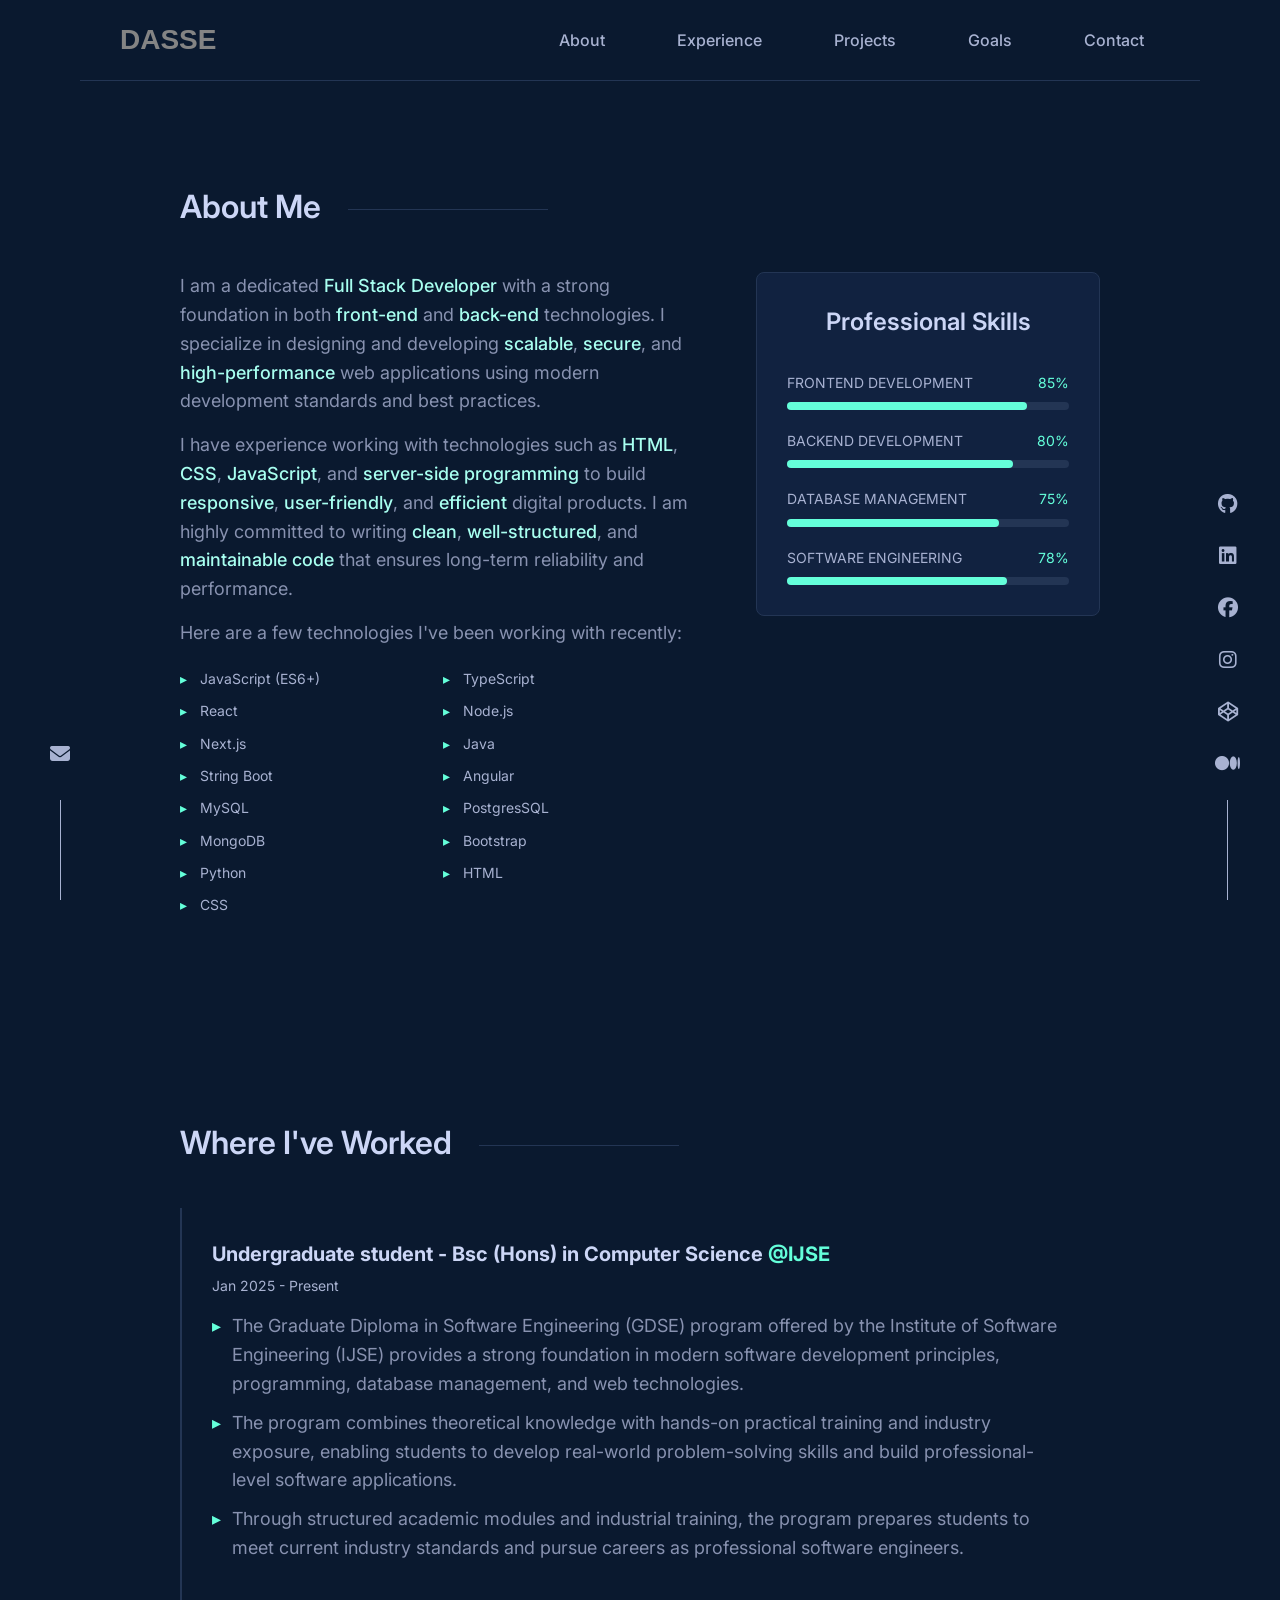
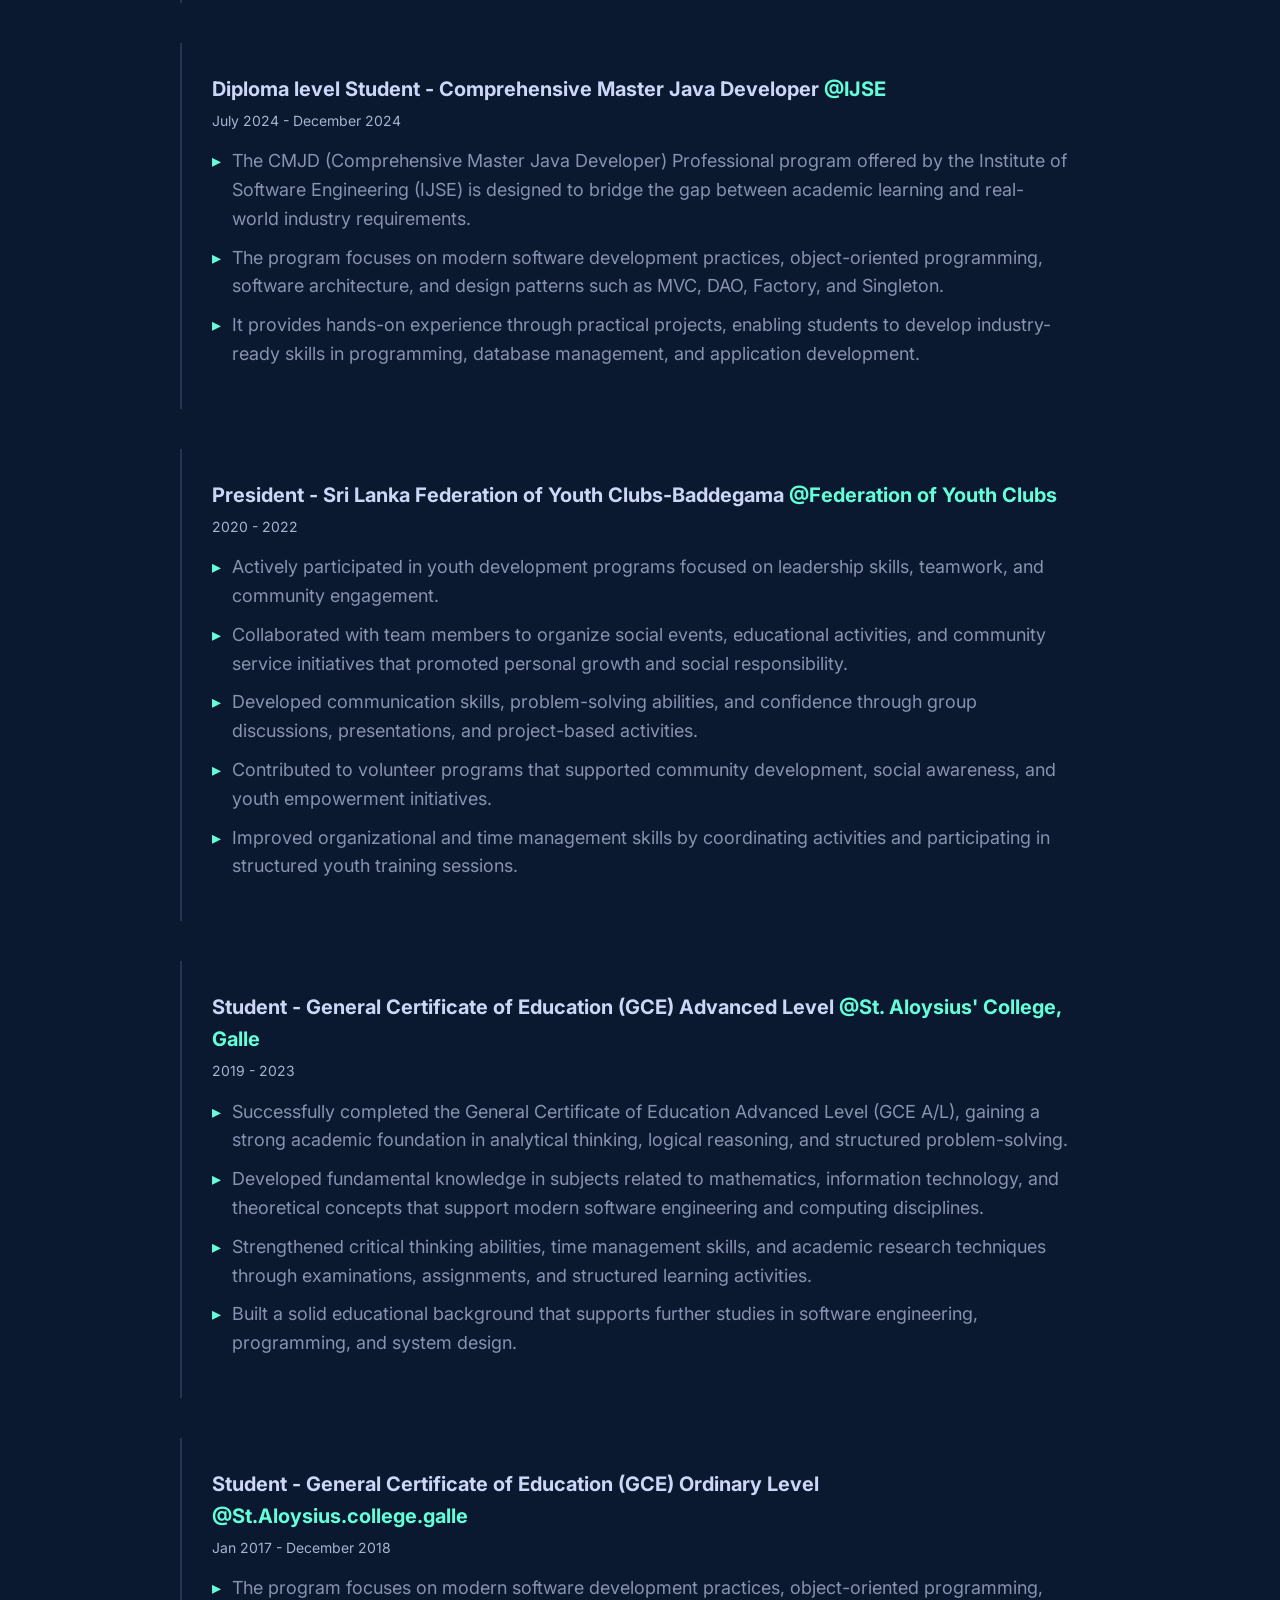
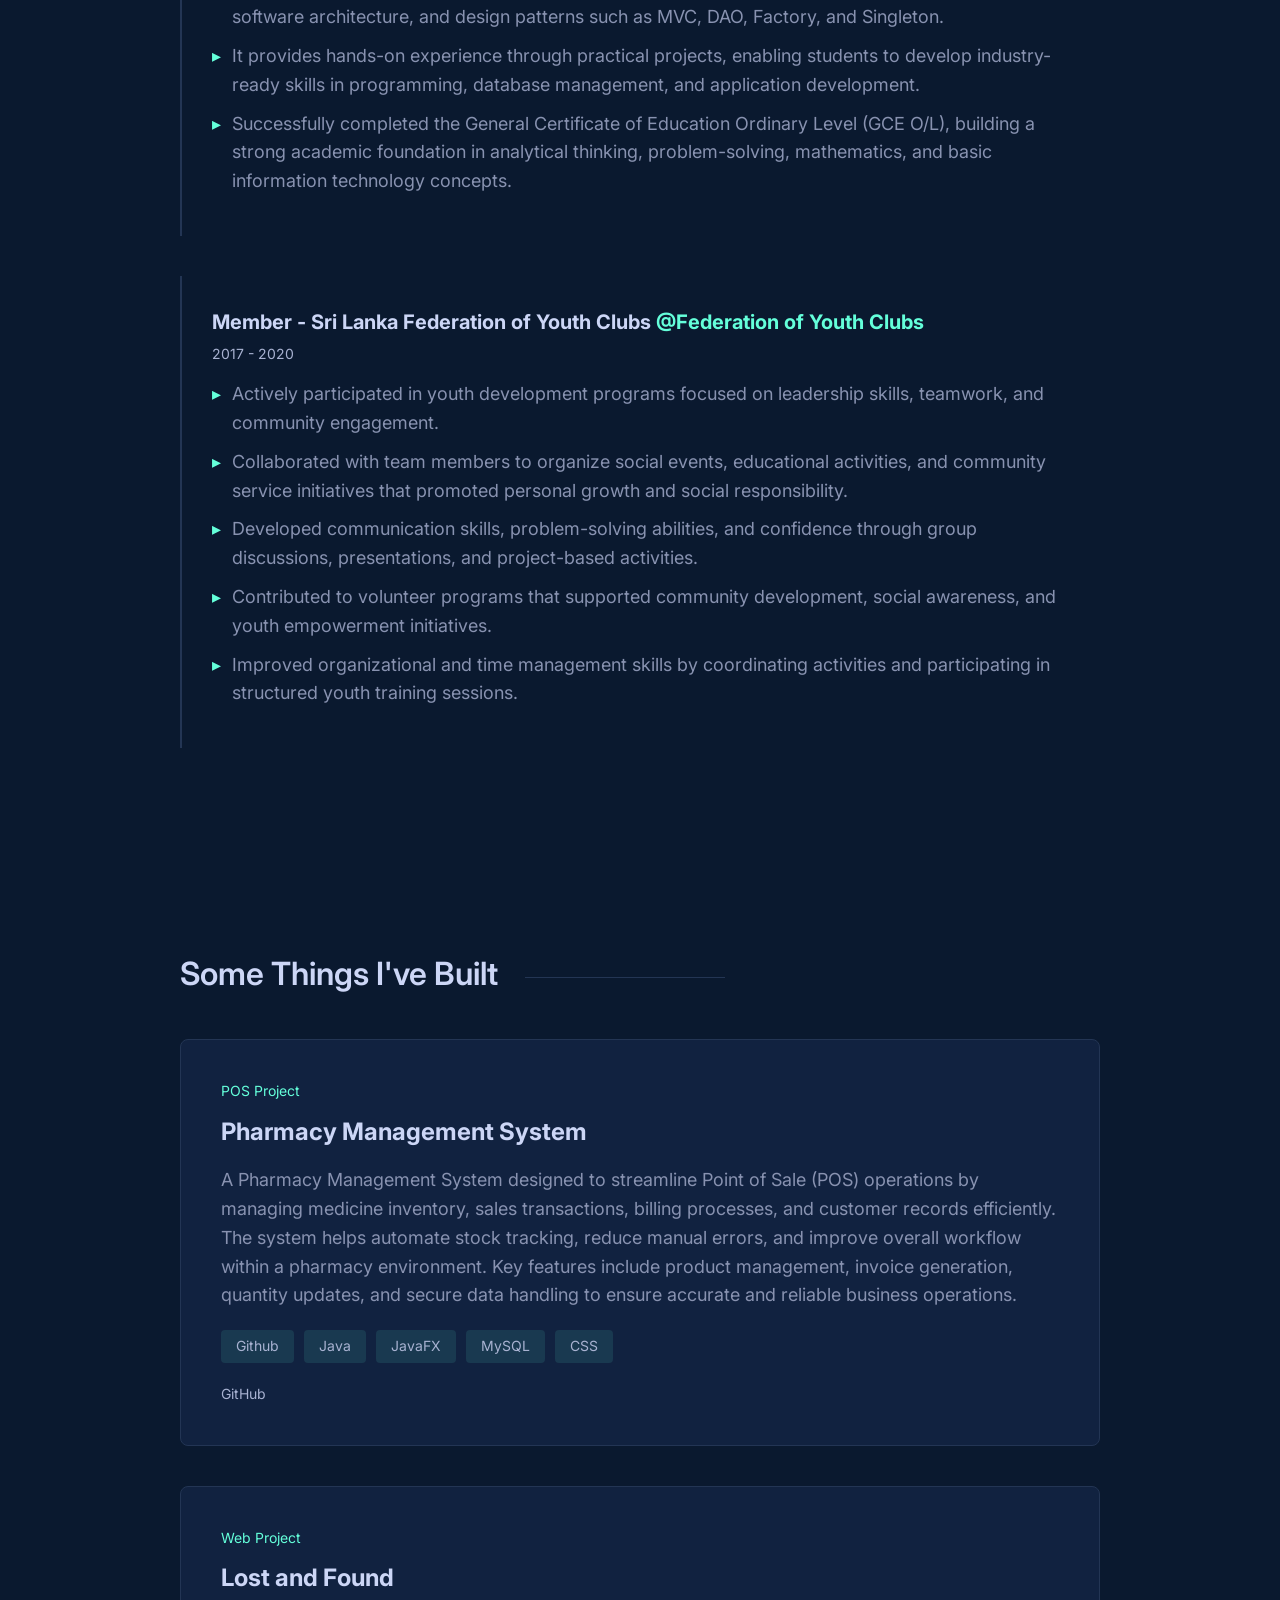
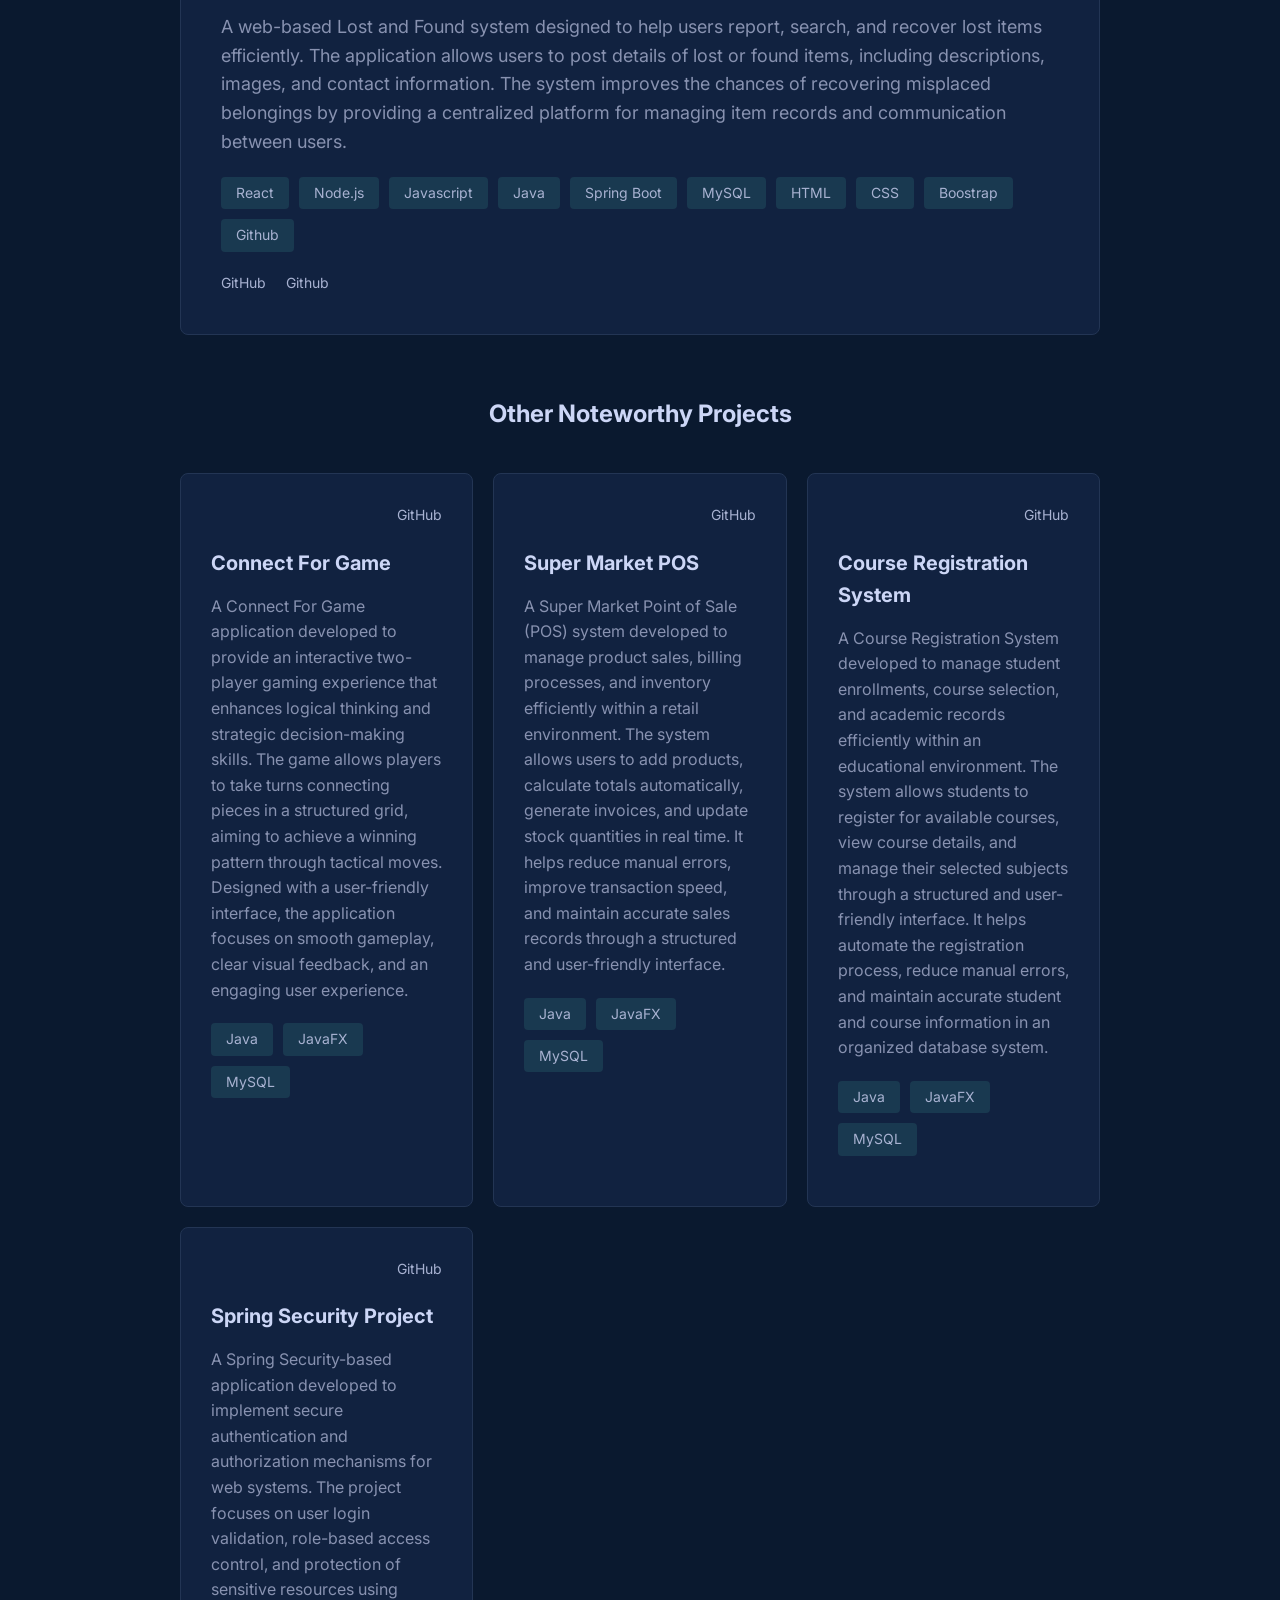
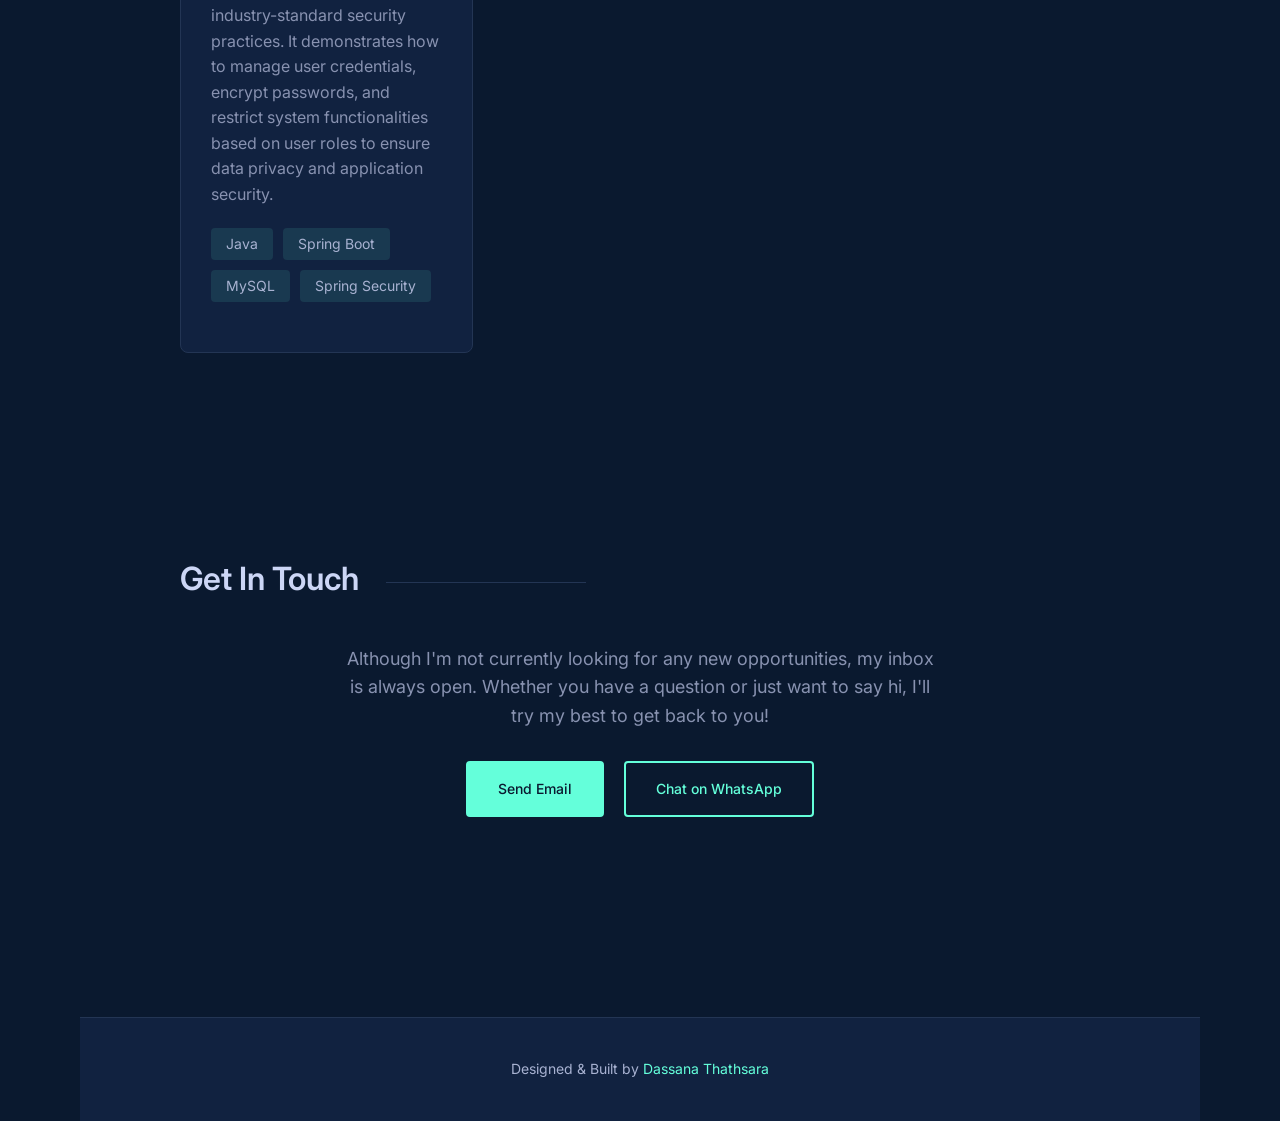
==== commit a35507b4: "change elements for left sidebar." ====
--- a/index.html
+++ b/index.html
@@ -5,7 +5,7 @@
     <meta name="viewport" content="width=device-width, initial-scale=1.0">
 
     <!-- Favicon -->
-    <link rel="icon" href="img/DSC_2367.JPG" sizes="any">
+    <link rel="icon" href="assets/DSC_2367.JPG" sizes="any">
 
     <!--Website Title -->
     <title> Dassana </title>
@@ -16,8 +16,7 @@
     <link href="https://fonts.googleapis.com/css2?family=Inter:wght@400;500;600;700&family=JetBrains+Mono:wght@400;500&display=swap" rel="stylesheet">
 
     <!-- FontAwesome Icons -->
-    <link rel="preload" href="https://cdnjs.cloudflare.com/ajax/libs/font-awesome/6.5.1/css/all.min.css" as="style" onload="this.onload=null;this.rel='stylesheet'" integrity="sha512-DTOQO9RWCH3ppGqcWaEA1BIZOC6xxalwEsw9c2QQeAIftl+Vegovlnee1c9QX4TctnWMn13TZye+giMm8e2LwA==" crossorigin="anonymous" referrerpolicy="no-referrer">
-    <noscript><link rel="stylesheet" href="https://cdnjs.cloudflare.com/ajax/libs/font-awesome/6.5.1/css/all.min.css" integrity="sha512-DTOQO9RWCH3ppGqcWaEA1BIZOC6xxalwEsw9c2QQeAIftl+Vegovlnee1c9QX4TctnWMn13TZye+giMm8e2LwA==" crossorigin="anonymous" referrerpolicy="no-referrer"></noscript>
+    <link rel="stylesheet" href="https://cdnjs.cloudflare.com/ajax/libs/font-awesome/6.5.1/css/all.min.css" integrity="sha512-DTOQO9RWCH3ppGqcWaEA1BIZOC6xxalwEsw9c2QQeAIftl+Vegovlnee1c9QX4TctnWMn13TZye+giMm8e2LwA==" crossorigin="anonymous" referrerpolicy="no-referrer">
 
     <!-- External Css -->
     <link rel="stylesheet" type="text/css" href="css/style.css">
@@ -42,12 +41,17 @@
             </nav>
         </header>
 
-        <!-- Left Sidebar - Email -->
+        <!-- Left Sidebar - Email link -->
         <aside class="sidebar-left">
             <div class="email-section">
-                <a href="https://mail.google.com/mail/?view=cm&fs=1&to=dassana00@gmail.com" class="email-link" aria-label="Send Email to dassana00@gmail.com">
+                <a href="https://mail.google.com/mail/?view=cm&fs=1&to=dassana00@gmail.com"
+                   class="email-link"
+                   aria-label="Send Email to dassana00@gmail.com">
+
+                    <!-- email image add -->
                     <i class="fas fa-envelope"></i>
                 </a>
+                <!-- Sidebar line -->
                 <div class="sidebar-line"></div>
             </div>
         </aside>
@@ -67,47 +71,48 @@
             </div>
         </aside>
 
-        <!-- Main Content Area -->
-        <main class="portfolio-main" id="main-content" role="main">
-            <!-- Hero Section -->
-            <section id="home" class="section hero-section">
-                <div class="hero-grid">
-                    <div class="hero-content">
-                        <p class="intro-text">Hi, my name is</p>
-                        <h1 class="main-heading">Dassana</h1>
-                        <h2 class="sub-heading">I build things for the web.</h2>
-
-                        <div class="hero-description">
-                            <p>I'm a Full-Stack Developer focused on building clean, responsive, and user-friendly digital experiences.</p>
-
-                            <p>Currently, I'm improving my skills in
-                                <a href="https://www.w3schools.com/html/" class="tech-link" target="_blank" rel="noopener noreferrer">HTML</a>,
-                                <a href="https://www.w3schools.com/JS/" class="tech-link" target="_blank" rel="noopener noreferrer">JavaScript</a>,
-                                <a href="https://www.w3schools.com/CSS/" class="tech-link" target="_blank" rel="noopener noreferrer">CSS</a>,
-                                <a href="https://www.w3schools.com/Java/" class="tech-link" target="_blank" rel="noopener noreferrer">Java</a>,
-                                <a href="https://www.w3schools.com/Python/" class="tech-link" target="_blank" rel="noopener noreferrer">Python</a>,
-                                <a href="https://www.w3schools.com/MySQL/" class="tech-link" target="_blank" rel="noopener noreferrer">MySQL</a>,
-                                <a href="https://www.w3schools.com/MongoDB/" class="tech-link" target="_blank" rel="noopener noreferrer">MongoDB</a>,
-                                <a href="https://www.w3schools.com/PostgreSQL/" class="tech-link" target="_blank" rel="noopener noreferrer">PostgreSQL</a>,
-                                and modern web technologies while studying Software Engineering at
-                                <a href="https://www.ijse.lk/" class="tech-link" target="_blank" rel="noopener noreferrer">IJSE campus</a>.
-                            </p>
-
-                            <p>I enjoy transforming ideas into practical, visually appealing, and user-friendly applications. My goal is to become a highly skilled Software Engineer who creates efficient and meaningful digital products.</p>
-                        </div>
-                        <a href="#contact" class="cta-button">Get In Touch</a>
-                    </div>
-
-                    <div class="hero-image">
-                        <div class="image-container">
-                            <img src="img/DSC_2367.JPG"
-                                 class="profile-photo"
-                                 loading="lazy"
-                                 decoding="async">
-                        </div>
-                    </div>
-                </div>
-            </section>
+<!--        &lt;!&ndash; Main Content &ndash;&gt;-->
+<!--        <main class="portfolio-main" id="main-content" role="main">-->
+
+<!--            &lt;!&ndash; Main Section &ndash;&gt;-->
+<!--            <section id="home" class="section main-section">-->
+<!--                <div class="main-grid">-->
+<!--                    <div class="main-content">-->
+<!--                        <p class="main-intro-text">Hi, my name is</p>-->
+<!--                        <h1 class="main-heading">Dassana</h1>-->
+<!--                        <h2 class="main-sub-heading">I build things for the web.</h2>-->
+
+<!--                        <div class="main-description">-->
+<!--                            <p>I'm a Full-Stack Developer focused on building clean, responsive, and user-friendly digital experiences.</p>-->
+
+<!--                            <p>Currently, I'm improving my skills in-->
+<!--                                <a href="https://www.w3schools.com/html/" class="tech-link" target="_blank" rel="noopener noreferrer">HTML</a>,-->
+<!--                                <a href="https://www.w3schools.com/JS/" class="tech-link" target="_blank" rel="noopener noreferrer">JavaScript</a>,-->
+<!--                                <a href="https://www.w3schools.com/CSS/" class="tech-link" target="_blank" rel="noopener noreferrer">CSS</a>,-->
+<!--                                <a href="https://www.w3schools.com/Java/" class="tech-link" target="_blank" rel="noopener noreferrer">Java</a>,-->
+<!--                                <a href="https://www.w3schools.com/Python/" class="tech-link" target="_blank" rel="noopener noreferrer">Python</a>,-->
+<!--                                <a href="https://www.w3schools.com/MySQL/" class="tech-link" target="_blank" rel="noopener noreferrer">MySQL</a>,-->
+<!--                                <a href="https://www.w3schools.com/MongoDB/" class="tech-link" target="_blank" rel="noopener noreferrer">MongoDB</a>,-->
+<!--                                <a href="https://www.w3schools.com/PostgreSQL/" class="tech-link" target="_blank" rel="noopener noreferrer">PostgreSQL</a>,-->
+<!--                                and modern web technologies while studying Software Engineering at-->
+<!--                                <a href="https://www.ijse.lk/" class="tech-link" target="_blank" rel="noopener noreferrer">IJSE campus</a>.-->
+<!--                            </p>-->
+
+<!--                            <p>I enjoy transforming ideas into practical, visually appealing, and user-friendly applications. My goal is to become a highly skilled Software Engineer who creates efficient and meaningful digital products.</p>-->
+<!--                        </div>-->
+<!--                        <a href="#contact" class="cta-button">Get In Touch</a>-->
+<!--                    </div>-->
+
+<!--                        <div class="hero-image">-->
+<!--                            <div class="image-container">-->
+<!--                                <img src="assets/DSC_2367.JPG"-->
+<!--                                     class="profile-photo"-->
+<!--                                     loading="lazy"-->
+<!--                                     decoding="async">-->
+<!--                            </div>-->
+<!--                        </div>-->
+<!--                </div>-->
+<!--            </section>-->
 
             <!-- About Section -->
             <section id="about" class="section about-section">
--- a/css/style.css
+++ b/css/style.css
@@ -1,5 +1,5 @@
 
- /*----------------------------- Navigation Bar ---------------------------------*/
+/*----------------------------- Navigation Bar ---------------------------------*/
 
 .portfolio-container {
   min-height: 100vh;
@@ -7,7 +7,6 @@
   padding-right: 80px;
 }
 
-/* ===== HEADER ===== */
 .nav-header {
   background-color: #0a192f;
   border-bottom: 1px solid #233554;
@@ -47,6 +46,45 @@
   color: #64ffda;
 }
 
+/*----------------------------- Left side bar  ---------------------------------*/
+
+.sidebar-left {
+  position: fixed;
+  bottom: 0;
+  left: 40px;
+  z-index: 10;
+}
+
+.email-section,
+.social-section {
+  display: flex;
+  flex-direction: column;
+  align-items: center;
+}
+
+.email-link {
+  font-size: 20px;
+  color: #a8b2d1;
+  padding: 10px;
+}
+
+.email-link:hover {
+  color: #ea4335;
+}
+
+/*----------------------------- Right side bar ---------------------------------*/
+
+
+/* ===== SIDEBAR LINE ===== */
+.sidebar-line {
+  width: 1px;
+  height: 100px;
+  background-color: #a8b2d1;
+  margin-top: 20px;
+}
+
+/*----------------------------- Main section ---------------------------------*/
+
 /* ===== RESET ===== */
 * {
   margin: 0;
@@ -128,13 +166,6 @@
   top: 7px;
 }
 
-/* ===== LEFT SIDEBAR ===== */
-.sidebar-left {
-  position: fixed;
-  bottom: 0;
-  left: 40px;
-  z-index: 10;
-}
 
 /* ===== RIGHT SIDEBAR ===== */
 .sidebar-right {
@@ -145,22 +176,7 @@
 }
 
 /* ===== SIDEBAR SECTIONS ===== */
-.email-section,
-.social-section {
-  display: flex;
-  flex-direction: column;
-  align-items: center;
-}
-
-.email-link {
-  font-size: 20px;
-  color: #a8b2d1;
-  padding: 10px;
-}
-
-.email-link:hover {
-  color: #ea4335;
-}
+
 
 .social-links {
   display: flex;
@@ -176,14 +192,6 @@
 
 .social-links a:hover {
   color: #64ffda;
-}
-
-/* ===== SIDEBAR LINE ===== */
-.sidebar-line {
-  width: 1px;
-  height: 100px;
-  background-color: #a8b2d1;
-  margin-top: 20px;
 }
 
 /* ===== MAIN CONTENT ===== */
@@ -217,7 +225,7 @@
 }
 
 /* ===== HERO SECTION ===== */
-.hero-section {
+.main-section {
   min-height: calc(100vh - 80px);
   display: flex;
   align-items: center;
@@ -226,7 +234,7 @@
   margin-right: 80px;
 }
 
-.hero-grid {
+.main-grid {
   display: flex;
   justify-content: space-between;
   align-items: flex-start;
@@ -234,11 +242,11 @@
   width: 100%;
 }
 
-.hero-content {
+.main-content {
   max-width: 600px;
 }
 
-.intro-text {
+.main-intro-text {
   font-size: 14px;
   font-weight: 500;
   color: #64ffda;
@@ -255,7 +263,7 @@
   line-height: 1.2;
 }
 
-.sub-heading {
+.main-sub-heading {
   font-size: 28px;
   font-weight: 500;
   color: #8892b0;
@@ -263,7 +271,7 @@
   line-height: 1.4;
 }
 
-.hero-description {
+.main-description {
   margin-bottom: 28px;
 }
 
@@ -291,7 +299,7 @@
 }
 
 /* ===== CTA BUTTON ===== */
-.cta-button {
+.contract-button {
   display: inline-block;
   padding: 16px 32px;
   border: 2px solid #64ffda;
@@ -303,7 +311,7 @@
   letter-spacing: 0.5px;
 }
 
-.cta-button:hover {
+.contract-button:hover {
   background-color: rgba(100, 255, 218, 0.1);
 }
 
@@ -713,7 +721,7 @@
     padding-right: 60px;
   }
 
-  .hero-section,
+  .main-section,
   .about-section,
   .experience-section,
   .projects-section,
@@ -722,7 +730,7 @@
     margin-right: 40px;
   }
 
-  .hero-grid {
+  .main-grid {
     flex-direction: column;
     text-align: center;
   }
@@ -731,7 +739,7 @@
     order: -1;
   }
 
-  .hero-content {
+  .main-content {
     max-width: 100%;
   }
 
@@ -759,7 +767,7 @@
     padding-right: 20px;
   }
 
-  .hero-section,
+  .main-section,
   .about-section,
   .experience-section,
   .projects-section,
@@ -801,7 +809,7 @@
     font-size: 40px;
   }
 
-  .sub-heading {
+  .main-sub-heading {
     font-size: 24px;
   }
 
@@ -849,7 +857,7 @@
     font-size: 32px;
   }
 
-  .sub-heading {
+  .main-sub-heading {
     font-size: 20px;
   }
 
@@ -863,7 +871,7 @@
     padding: 20px;
   }
 
-  .cta-button {
+  .contract-button {
     padding: 15px 30px;
   }
 }
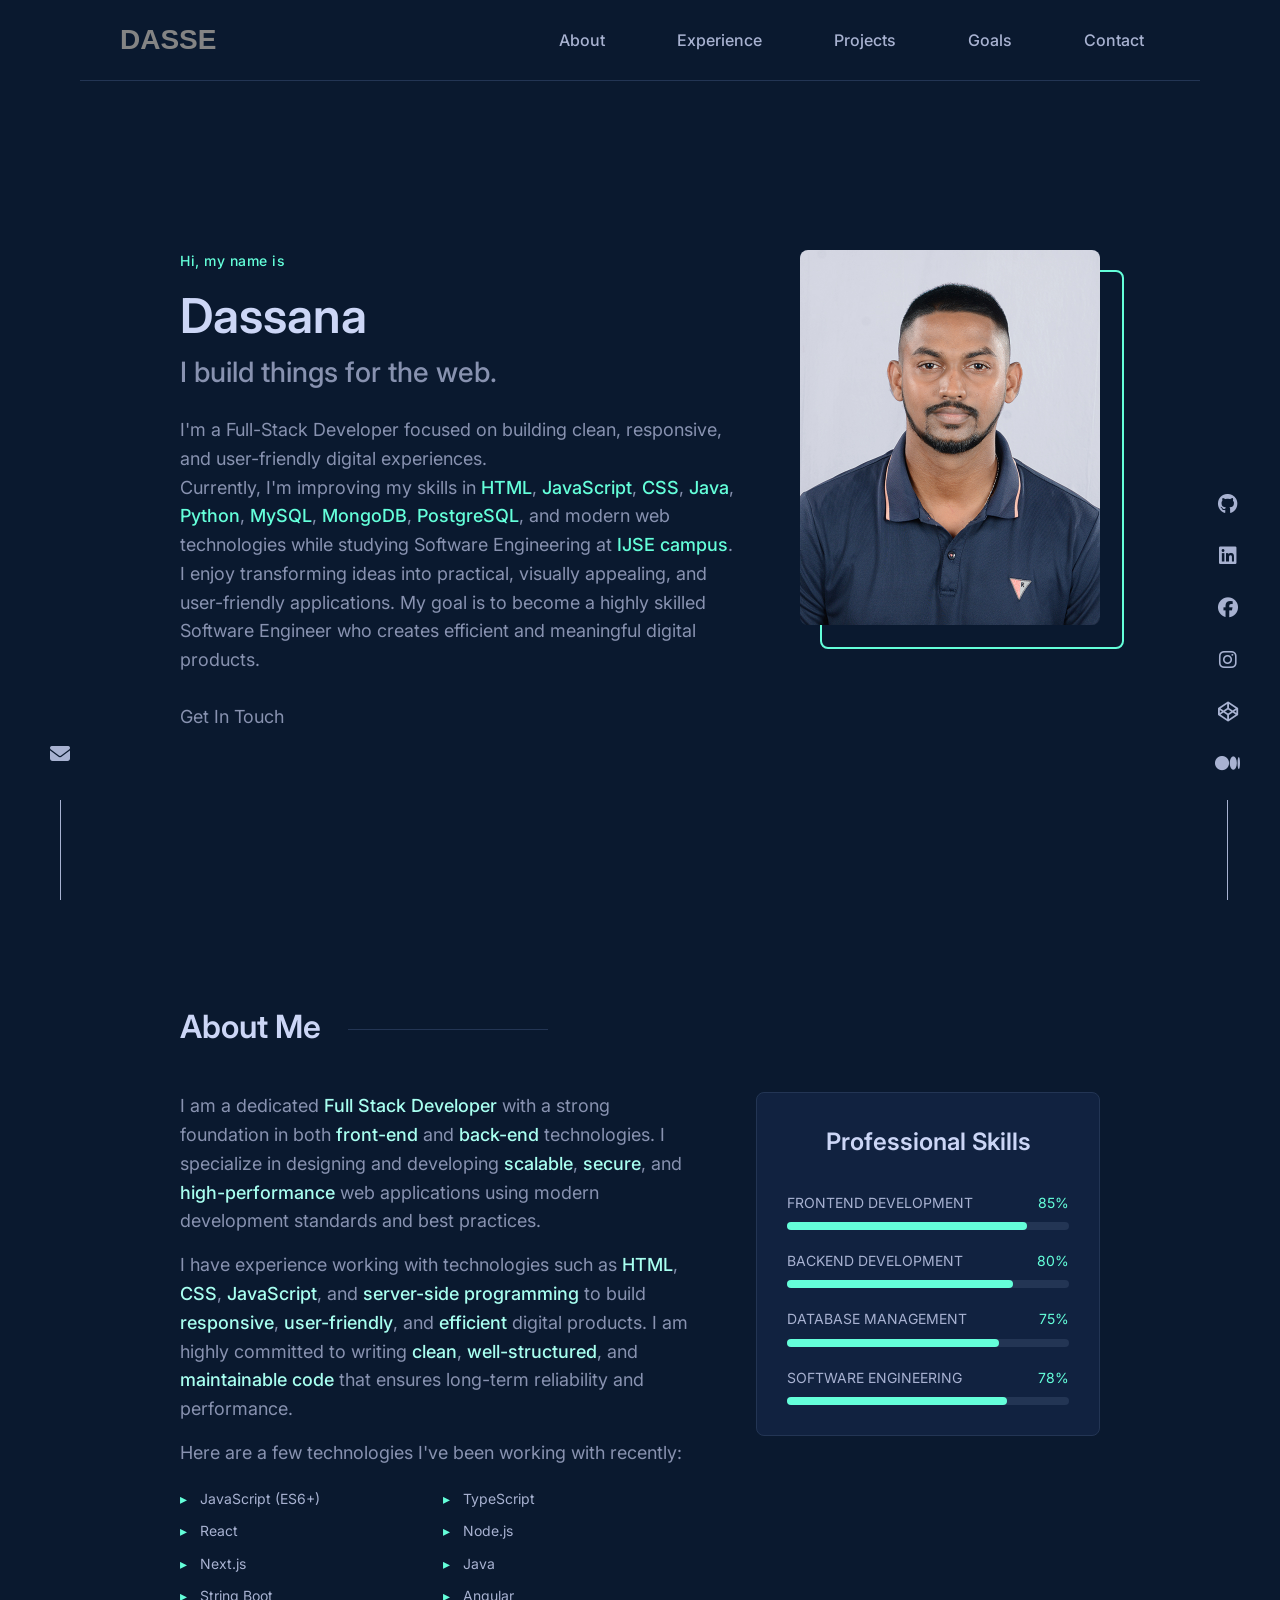
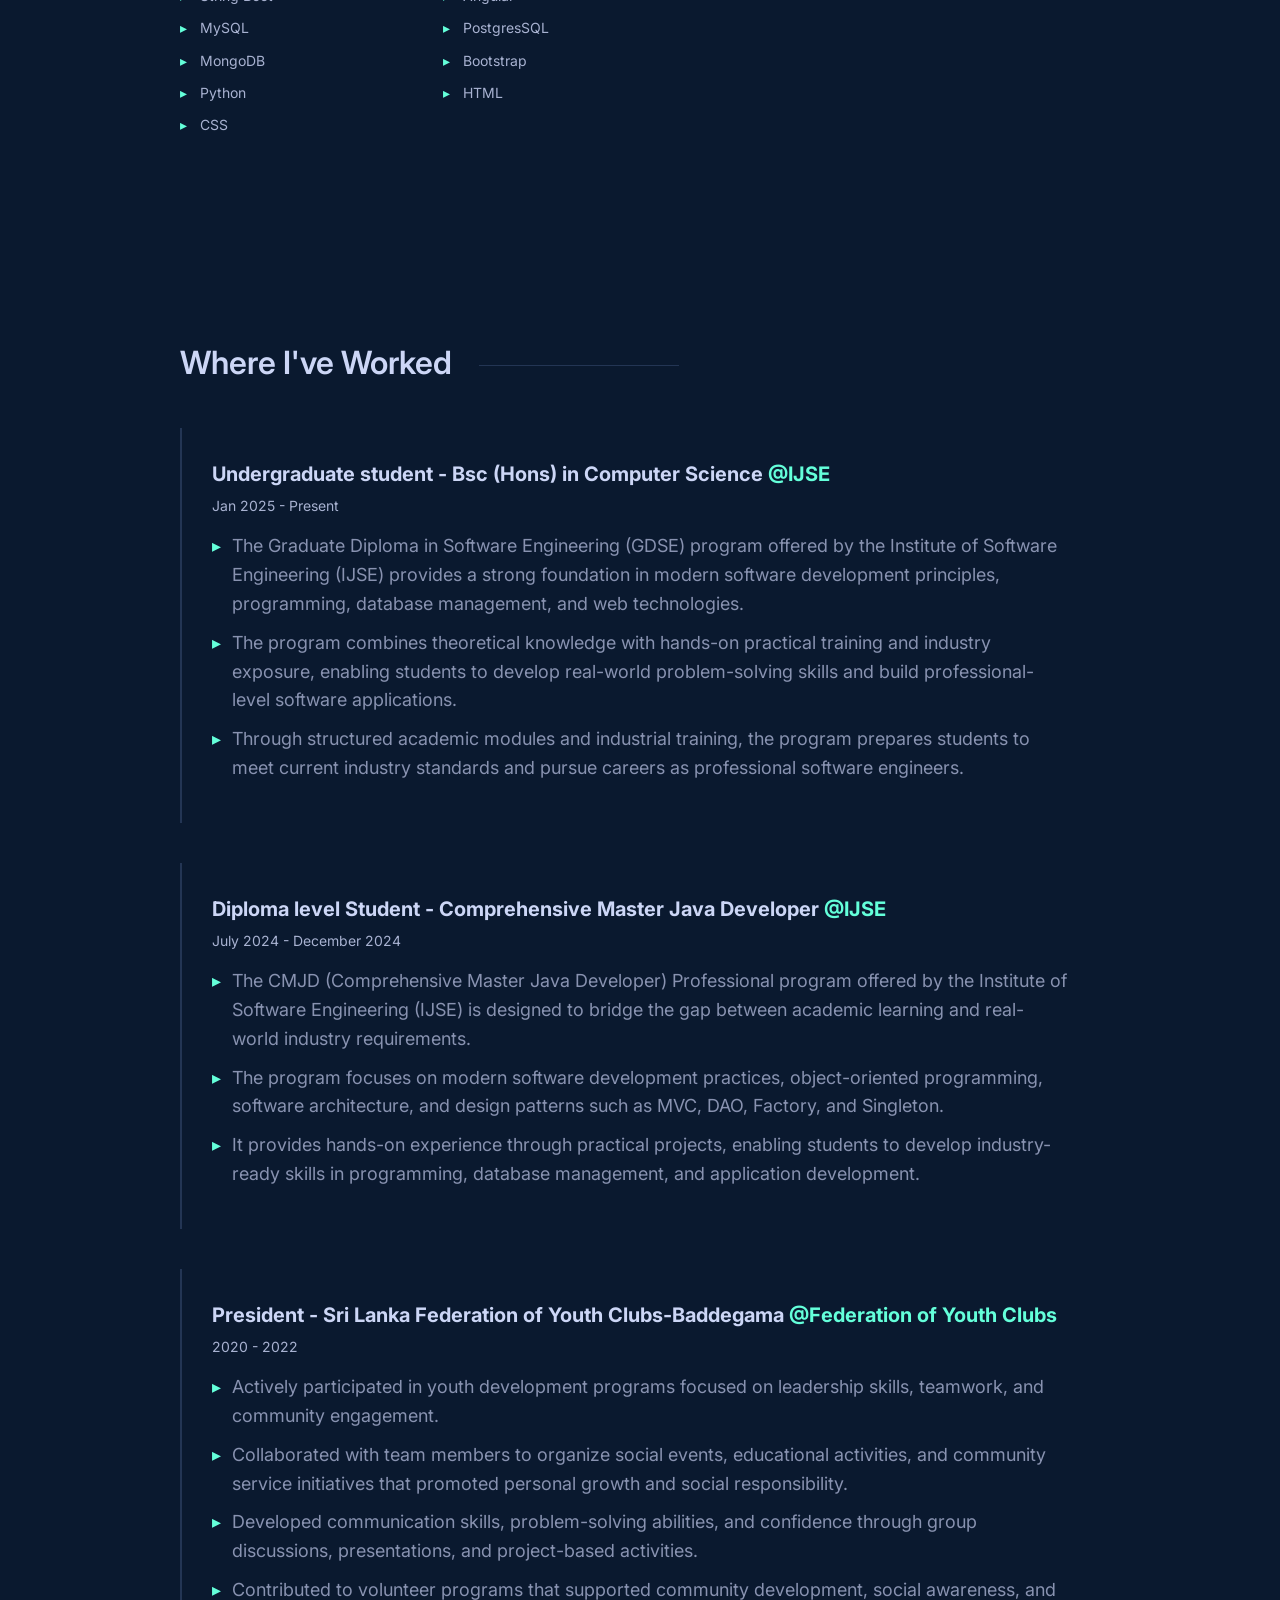
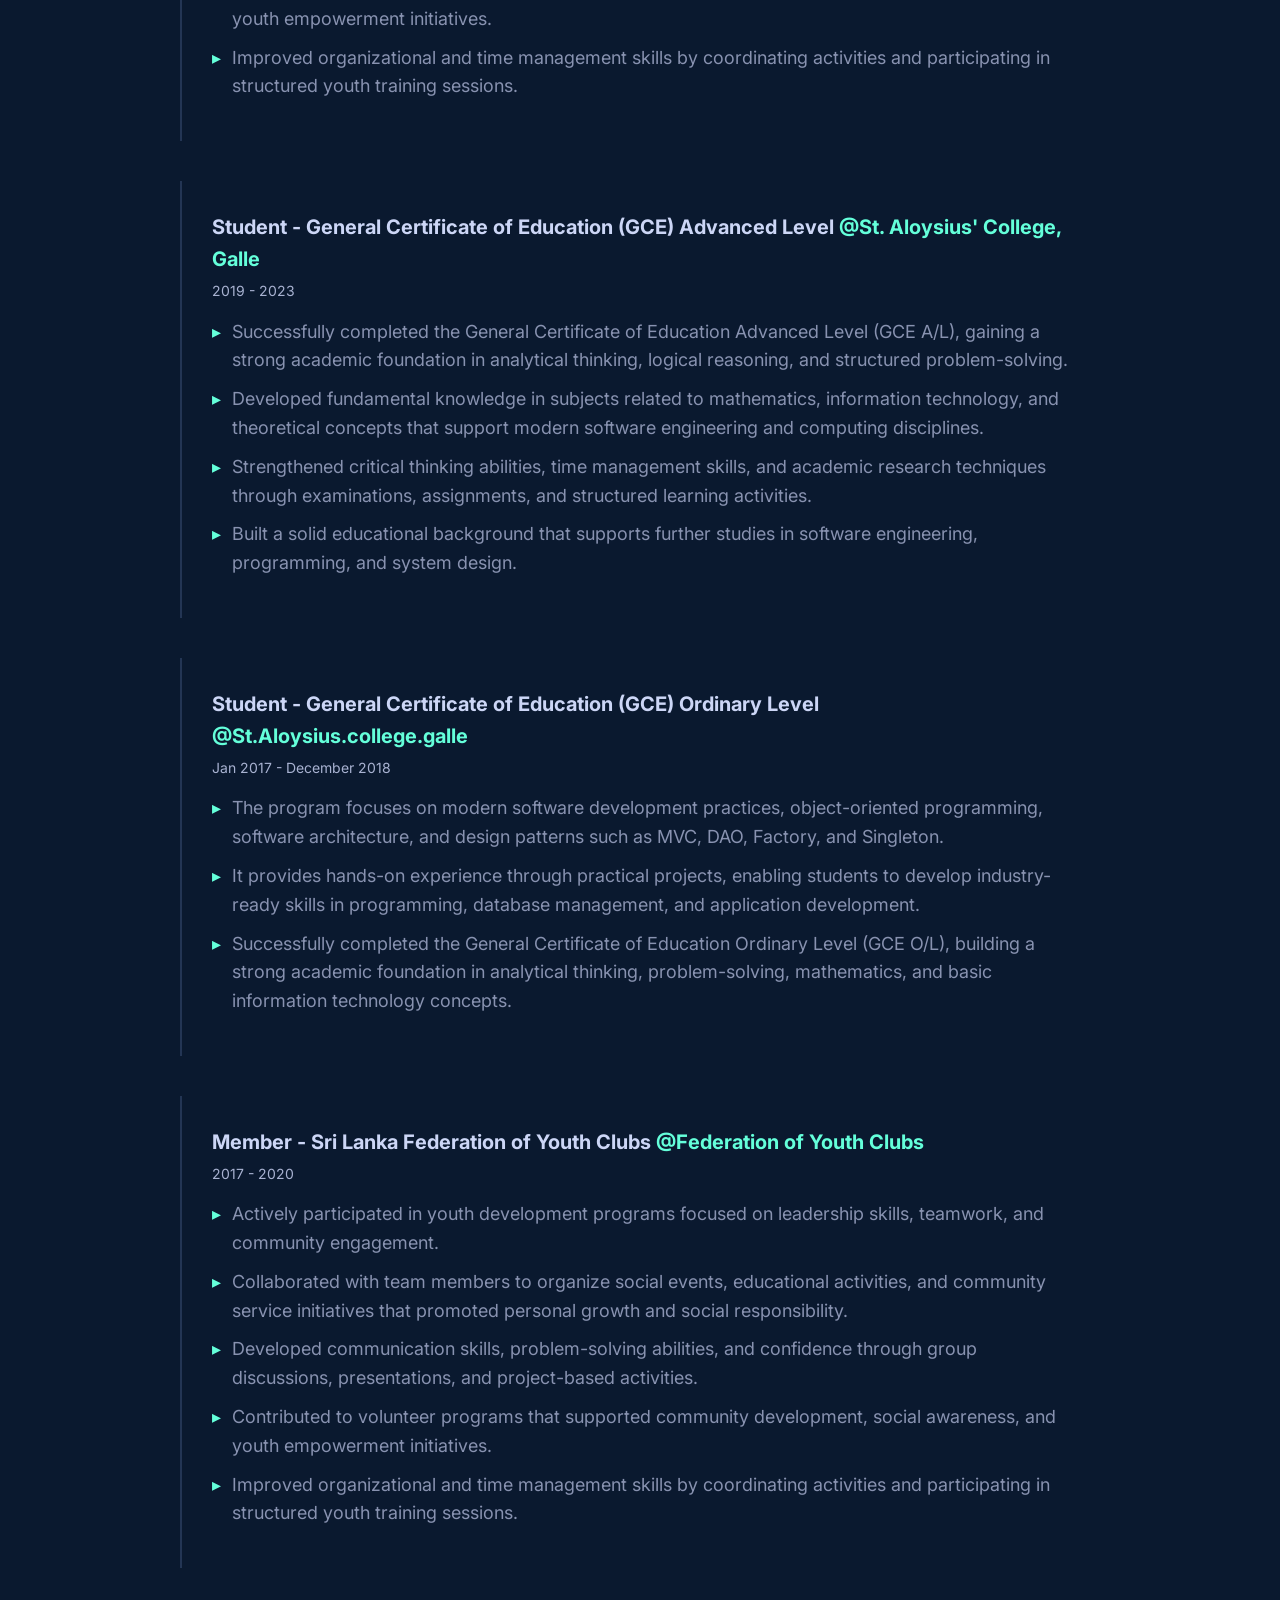
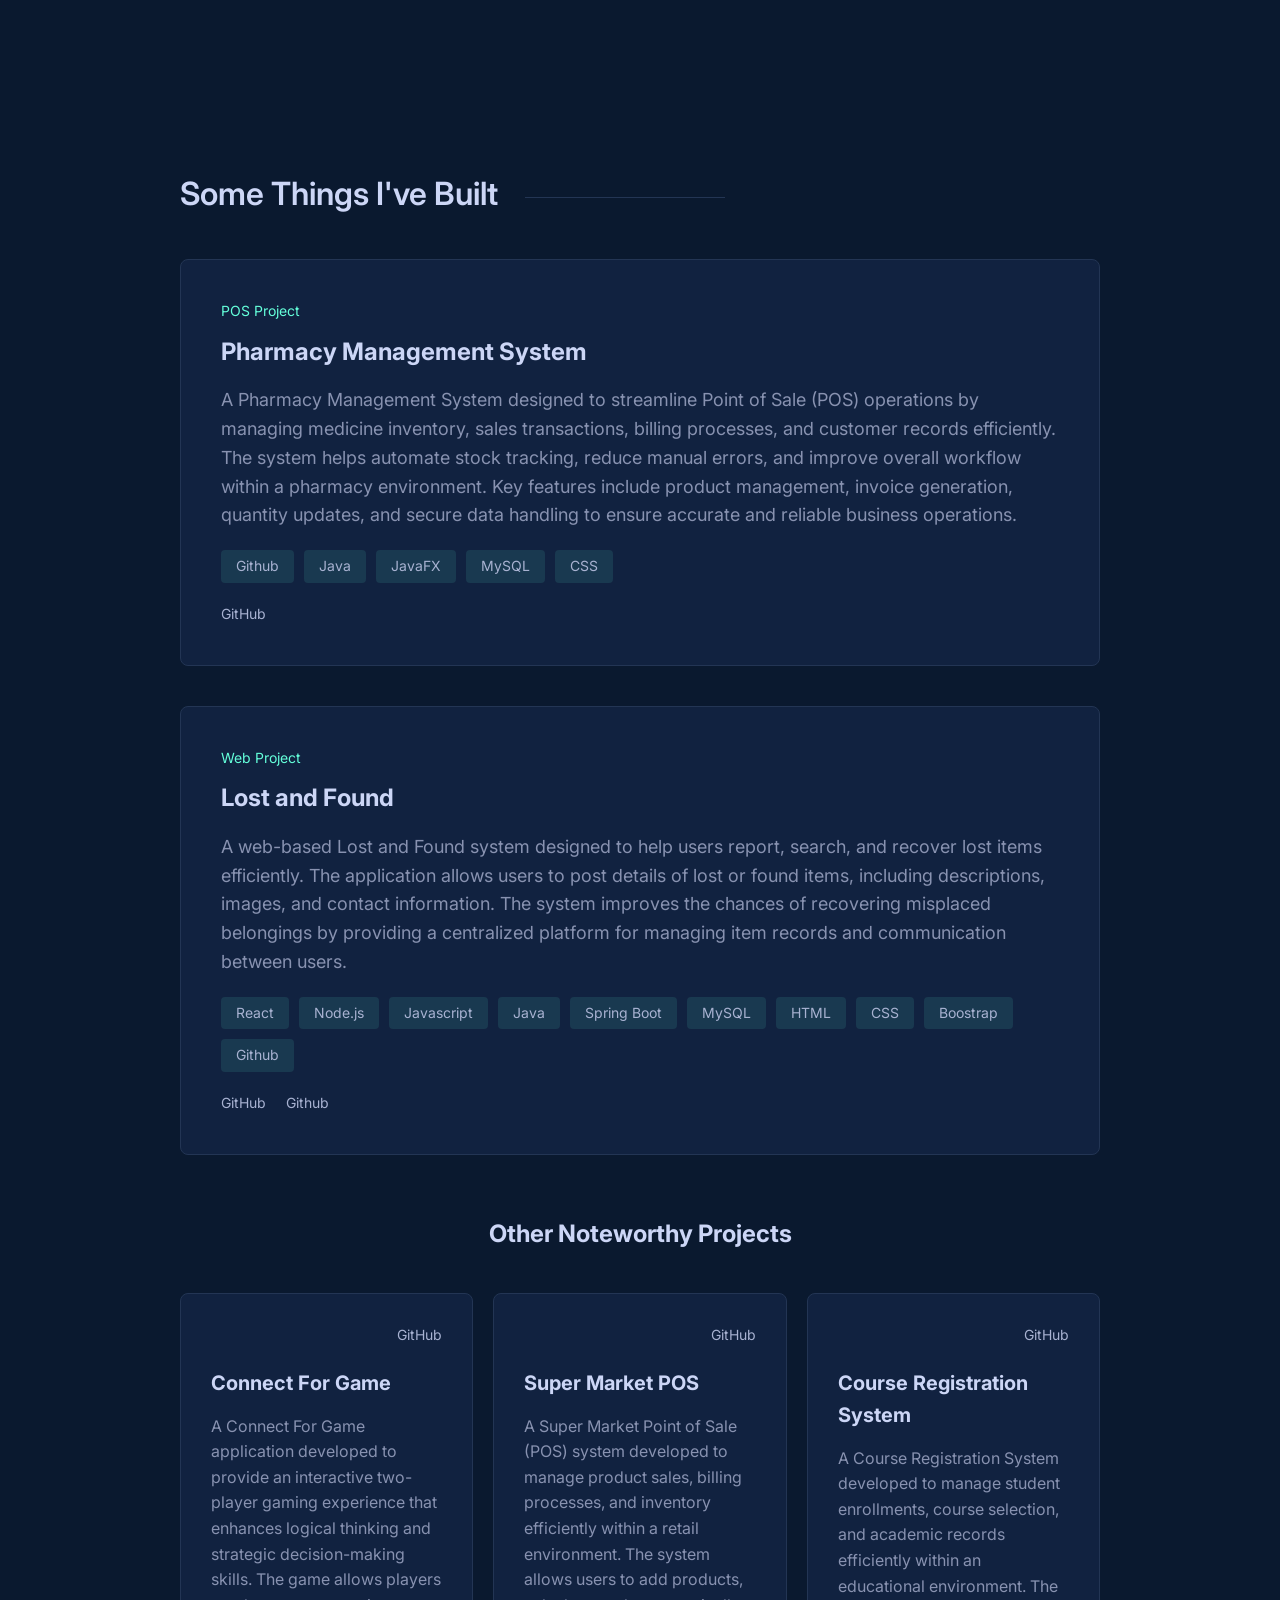
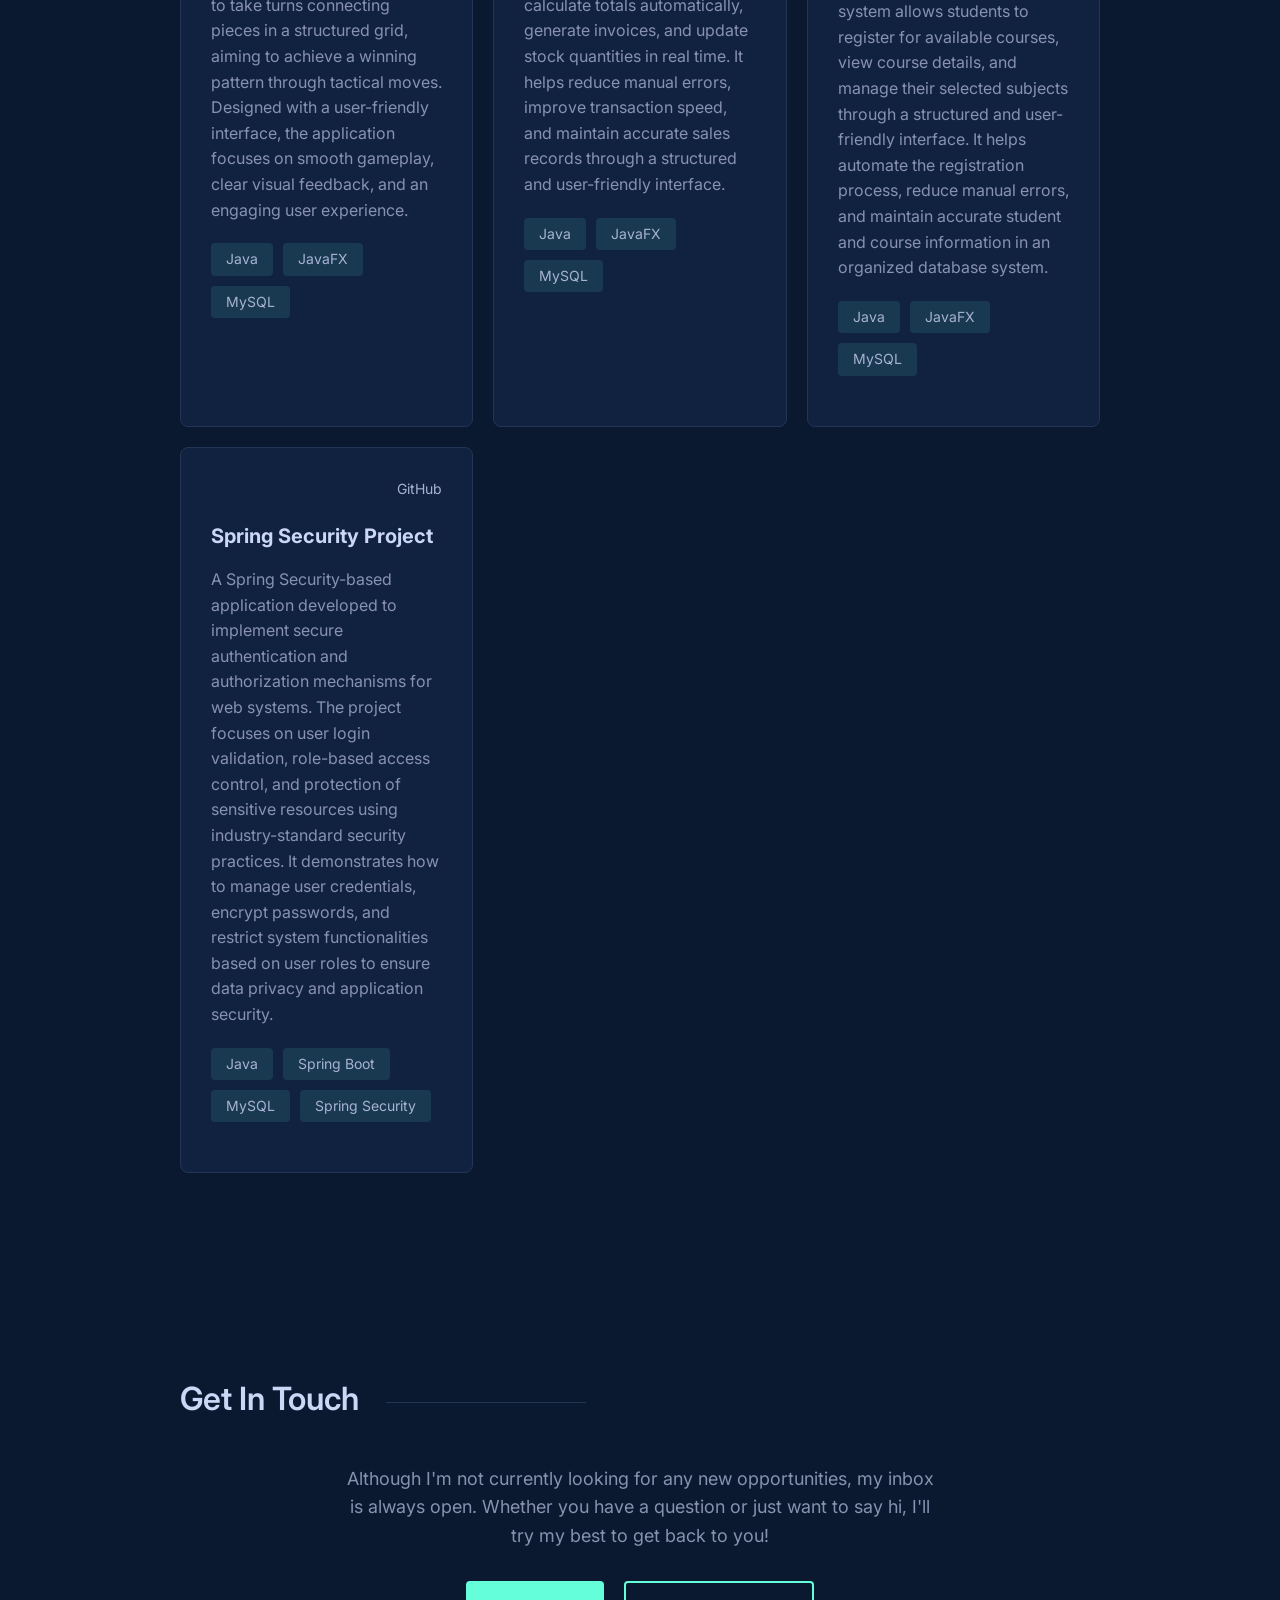
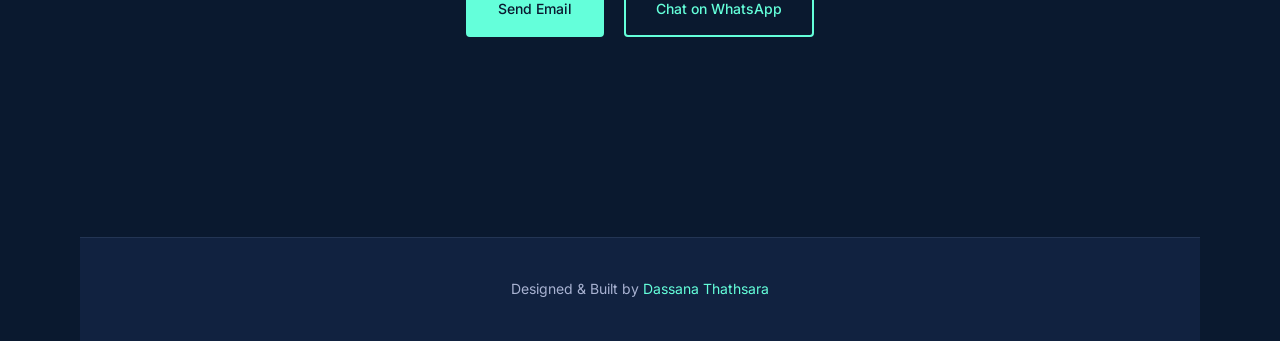
==== commit 68ad84fb: "change elements for main section." ====
--- a/index.html
+++ b/index.html
@@ -71,48 +71,48 @@
             </div>
         </aside>
 
-<!--        &lt;!&ndash; Main Content &ndash;&gt;-->
-<!--        <main class="portfolio-main" id="main-content" role="main">-->
-
-<!--            &lt;!&ndash; Main Section &ndash;&gt;-->
-<!--            <section id="home" class="section main-section">-->
-<!--                <div class="main-grid">-->
-<!--                    <div class="main-content">-->
-<!--                        <p class="main-intro-text">Hi, my name is</p>-->
-<!--                        <h1 class="main-heading">Dassana</h1>-->
-<!--                        <h2 class="main-sub-heading">I build things for the web.</h2>-->
-
-<!--                        <div class="main-description">-->
-<!--                            <p>I'm a Full-Stack Developer focused on building clean, responsive, and user-friendly digital experiences.</p>-->
-
-<!--                            <p>Currently, I'm improving my skills in-->
-<!--                                <a href="https://www.w3schools.com/html/" class="tech-link" target="_blank" rel="noopener noreferrer">HTML</a>,-->
-<!--                                <a href="https://www.w3schools.com/JS/" class="tech-link" target="_blank" rel="noopener noreferrer">JavaScript</a>,-->
-<!--                                <a href="https://www.w3schools.com/CSS/" class="tech-link" target="_blank" rel="noopener noreferrer">CSS</a>,-->
-<!--                                <a href="https://www.w3schools.com/Java/" class="tech-link" target="_blank" rel="noopener noreferrer">Java</a>,-->
-<!--                                <a href="https://www.w3schools.com/Python/" class="tech-link" target="_blank" rel="noopener noreferrer">Python</a>,-->
-<!--                                <a href="https://www.w3schools.com/MySQL/" class="tech-link" target="_blank" rel="noopener noreferrer">MySQL</a>,-->
-<!--                                <a href="https://www.w3schools.com/MongoDB/" class="tech-link" target="_blank" rel="noopener noreferrer">MongoDB</a>,-->
-<!--                                <a href="https://www.w3schools.com/PostgreSQL/" class="tech-link" target="_blank" rel="noopener noreferrer">PostgreSQL</a>,-->
-<!--                                and modern web technologies while studying Software Engineering at-->
-<!--                                <a href="https://www.ijse.lk/" class="tech-link" target="_blank" rel="noopener noreferrer">IJSE campus</a>.-->
-<!--                            </p>-->
-
-<!--                            <p>I enjoy transforming ideas into practical, visually appealing, and user-friendly applications. My goal is to become a highly skilled Software Engineer who creates efficient and meaningful digital products.</p>-->
-<!--                        </div>-->
-<!--                        <a href="#contact" class="cta-button">Get In Touch</a>-->
-<!--                    </div>-->
-
-<!--                        <div class="hero-image">-->
-<!--                            <div class="image-container">-->
-<!--                                <img src="assets/DSC_2367.JPG"-->
-<!--                                     class="profile-photo"-->
-<!--                                     loading="lazy"-->
-<!--                                     decoding="async">-->
-<!--                            </div>-->
-<!--                        </div>-->
-<!--                </div>-->
-<!--            </section>-->
+        <!-- Main Content -->
+        <main class="portfolio-main" id="main-content" role="main">
+
+            <!-- Main Section -->
+            <section id="home" class="section main-section">
+                <div class="main-grid">
+                    <div class="main-content">
+                        <p class="main-intro-text">Hi, my name is</p>
+                        <h1 class="main-heading">Dassana</h1>
+                        <h2 class="main-sub-heading">I build things for the web.</h2>
+
+                        <div class="main-description">
+                            <p>I'm a Full-Stack Developer focused on building clean, responsive, and user-friendly digital experiences.</p>
+
+                            <p>Currently, I'm improving my skills in
+                                <a href="https://www.w3schools.com/html/" class="tech-link" target="_blank" rel="noopener noreferrer">HTML</a>,
+                                <a href="https://www.w3schools.com/JS/" class="tech-link" target="_blank" rel="noopener noreferrer">JavaScript</a>,
+                                <a href="https://www.w3schools.com/CSS/" class="tech-link" target="_blank" rel="noopener noreferrer">CSS</a>,
+                                <a href="https://www.w3schools.com/Java/" class="tech-link" target="_blank" rel="noopener noreferrer">Java</a>,
+                                <a href="https://www.w3schools.com/Python/" class="tech-link" target="_blank" rel="noopener noreferrer">Python</a>,
+                                <a href="https://www.w3schools.com/MySQL/" class="tech-link" target="_blank" rel="noopener noreferrer">MySQL</a>,
+                                <a href="https://www.w3schools.com/MongoDB/" class="tech-link" target="_blank" rel="noopener noreferrer">MongoDB</a>,
+                                <a href="https://www.w3schools.com/PostgreSQL/" class="tech-link" target="_blank" rel="noopener noreferrer">PostgreSQL</a>,
+                                and modern web technologies while studying Software Engineering at
+                                <a href="https://www.ijse.lk/" class="tech-link" target="_blank" rel="noopener noreferrer">IJSE campus</a>.
+                            </p>
+
+                            <p>I enjoy transforming ideas into practical, visually appealing, and user-friendly applications. My goal is to become a highly skilled Software Engineer who creates efficient and meaningful digital products.</p>
+                        </div>
+                        <a href="#contact" class="cta-button">Get In Touch</a>
+                    </div>
+
+                        <div class="hero-image">
+                            <div class="image-container">
+                                <img src="assets/DSC_2367.JPG"
+                                     class="profile-photo"
+                                     loading="lazy"
+                                     decoding="async">
+                            </div>
+                        </div>
+                </div>
+            </section>
 
             <!-- About Section -->
             <section id="about" class="section about-section">
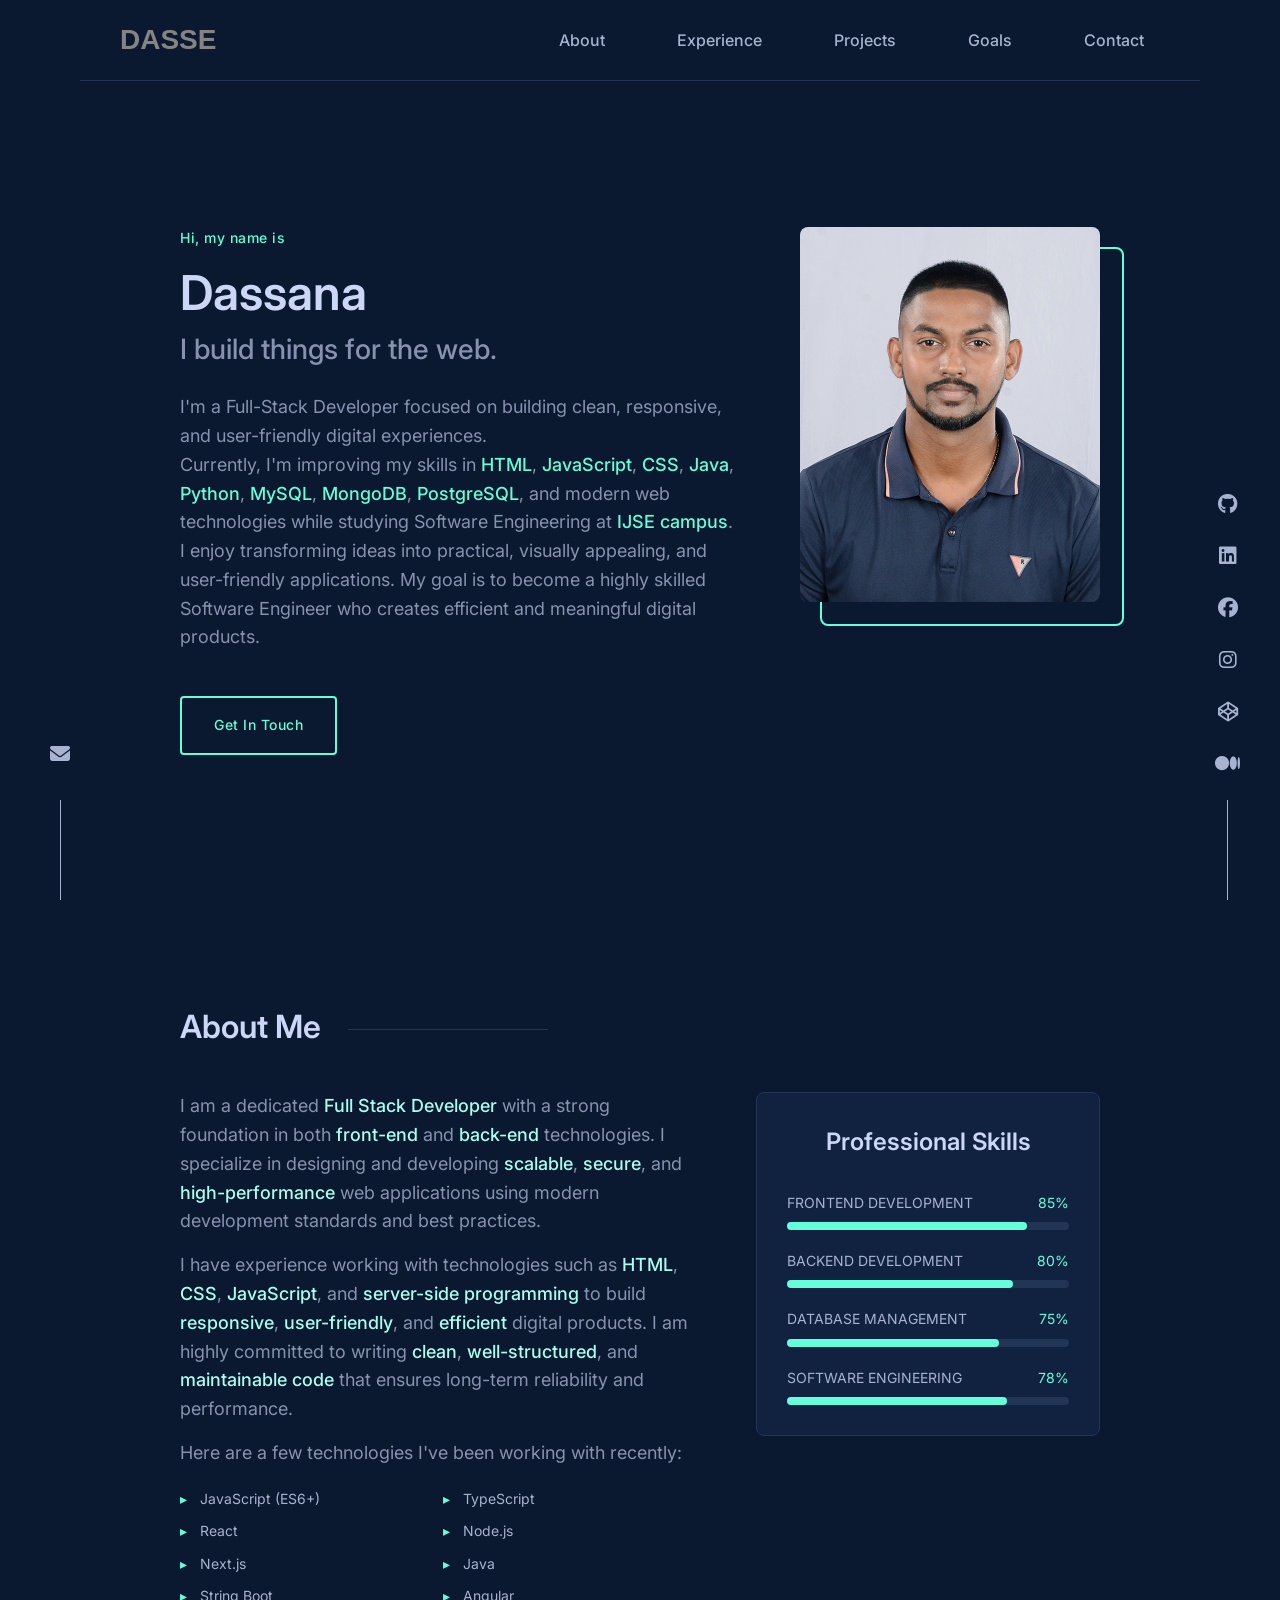
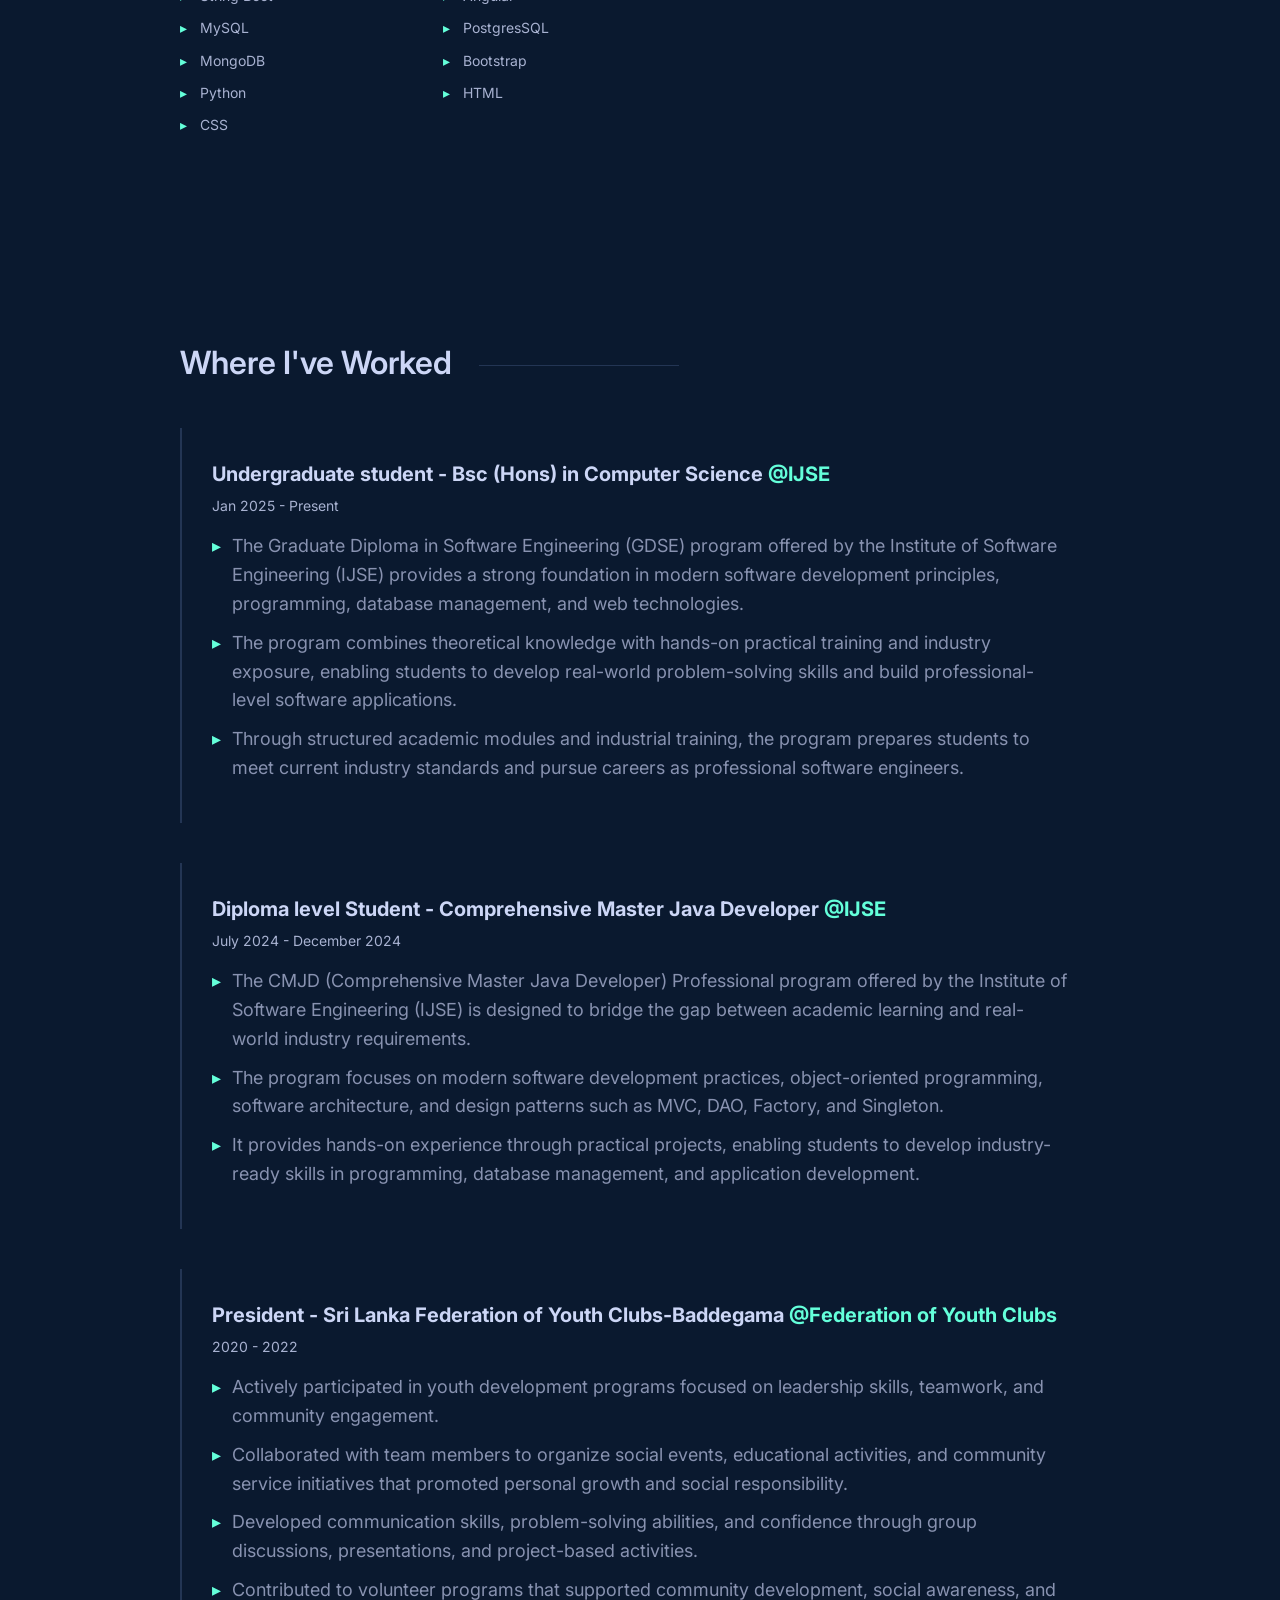
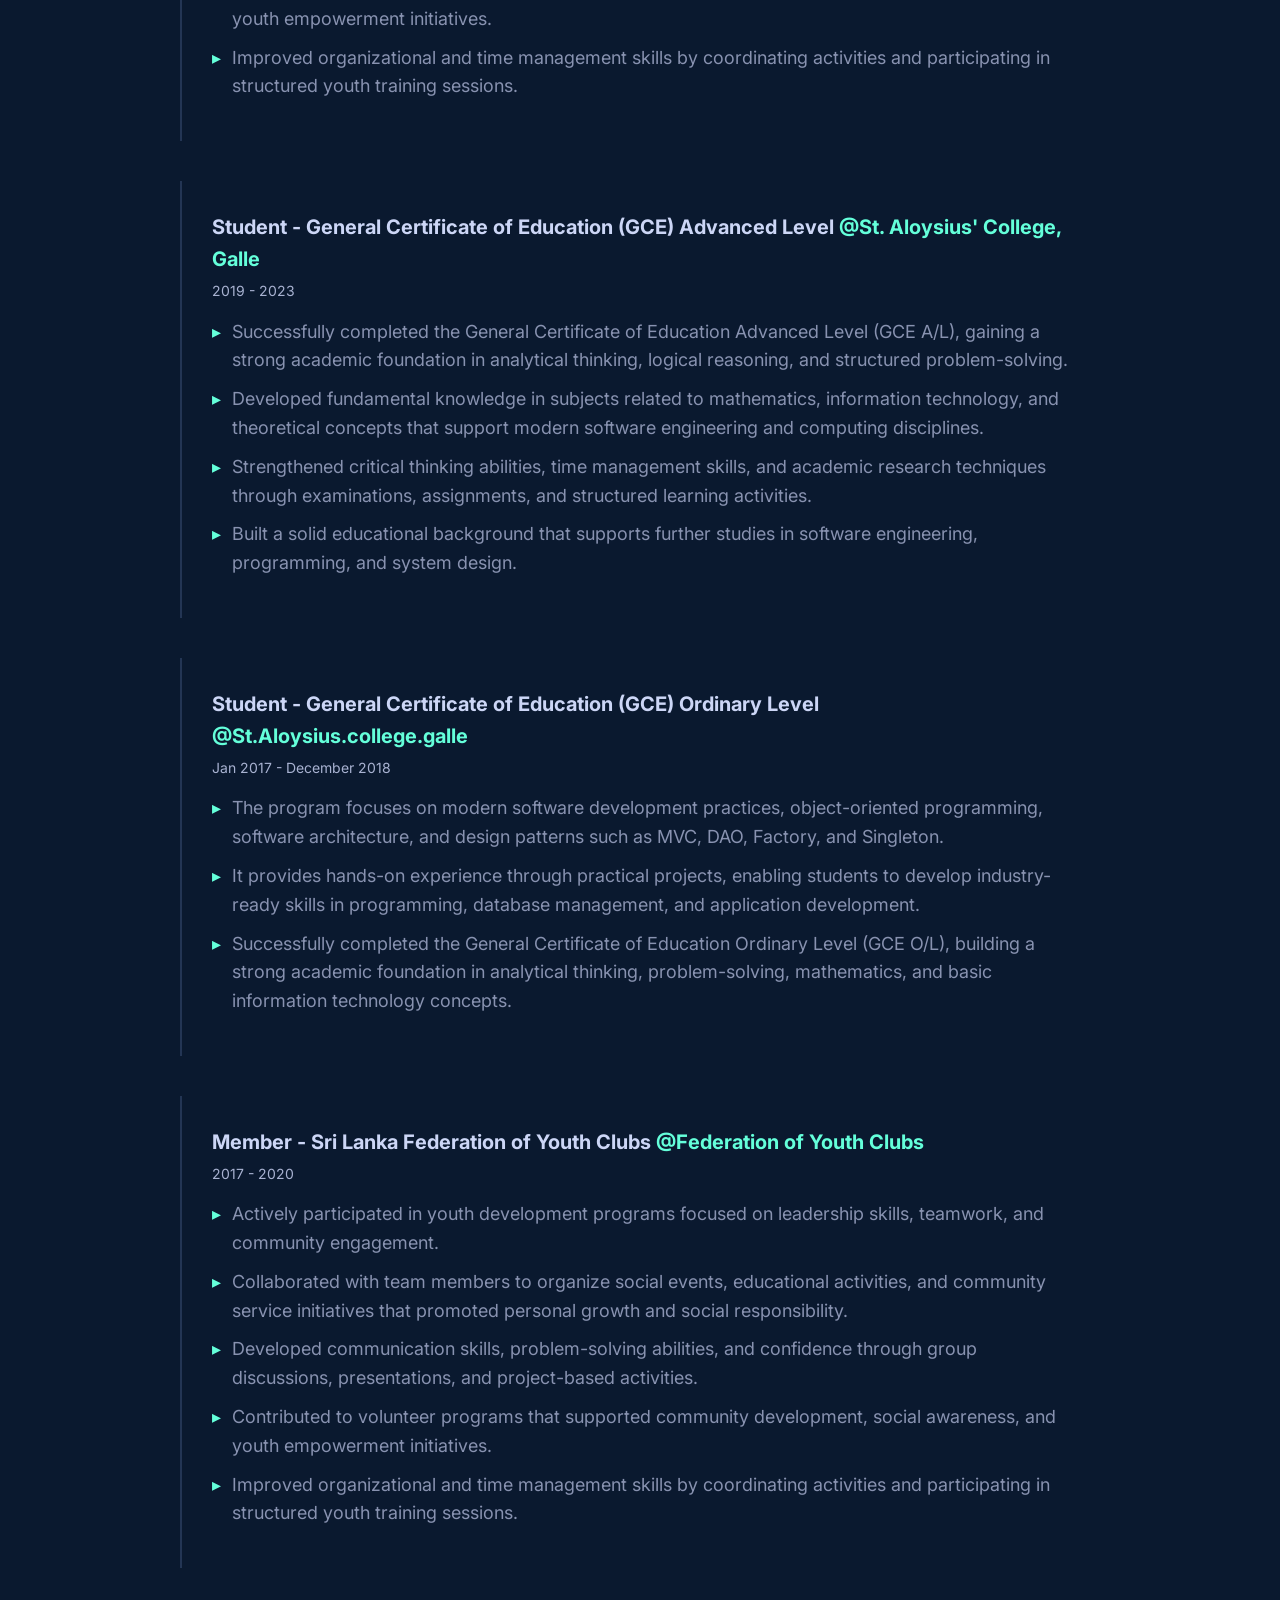
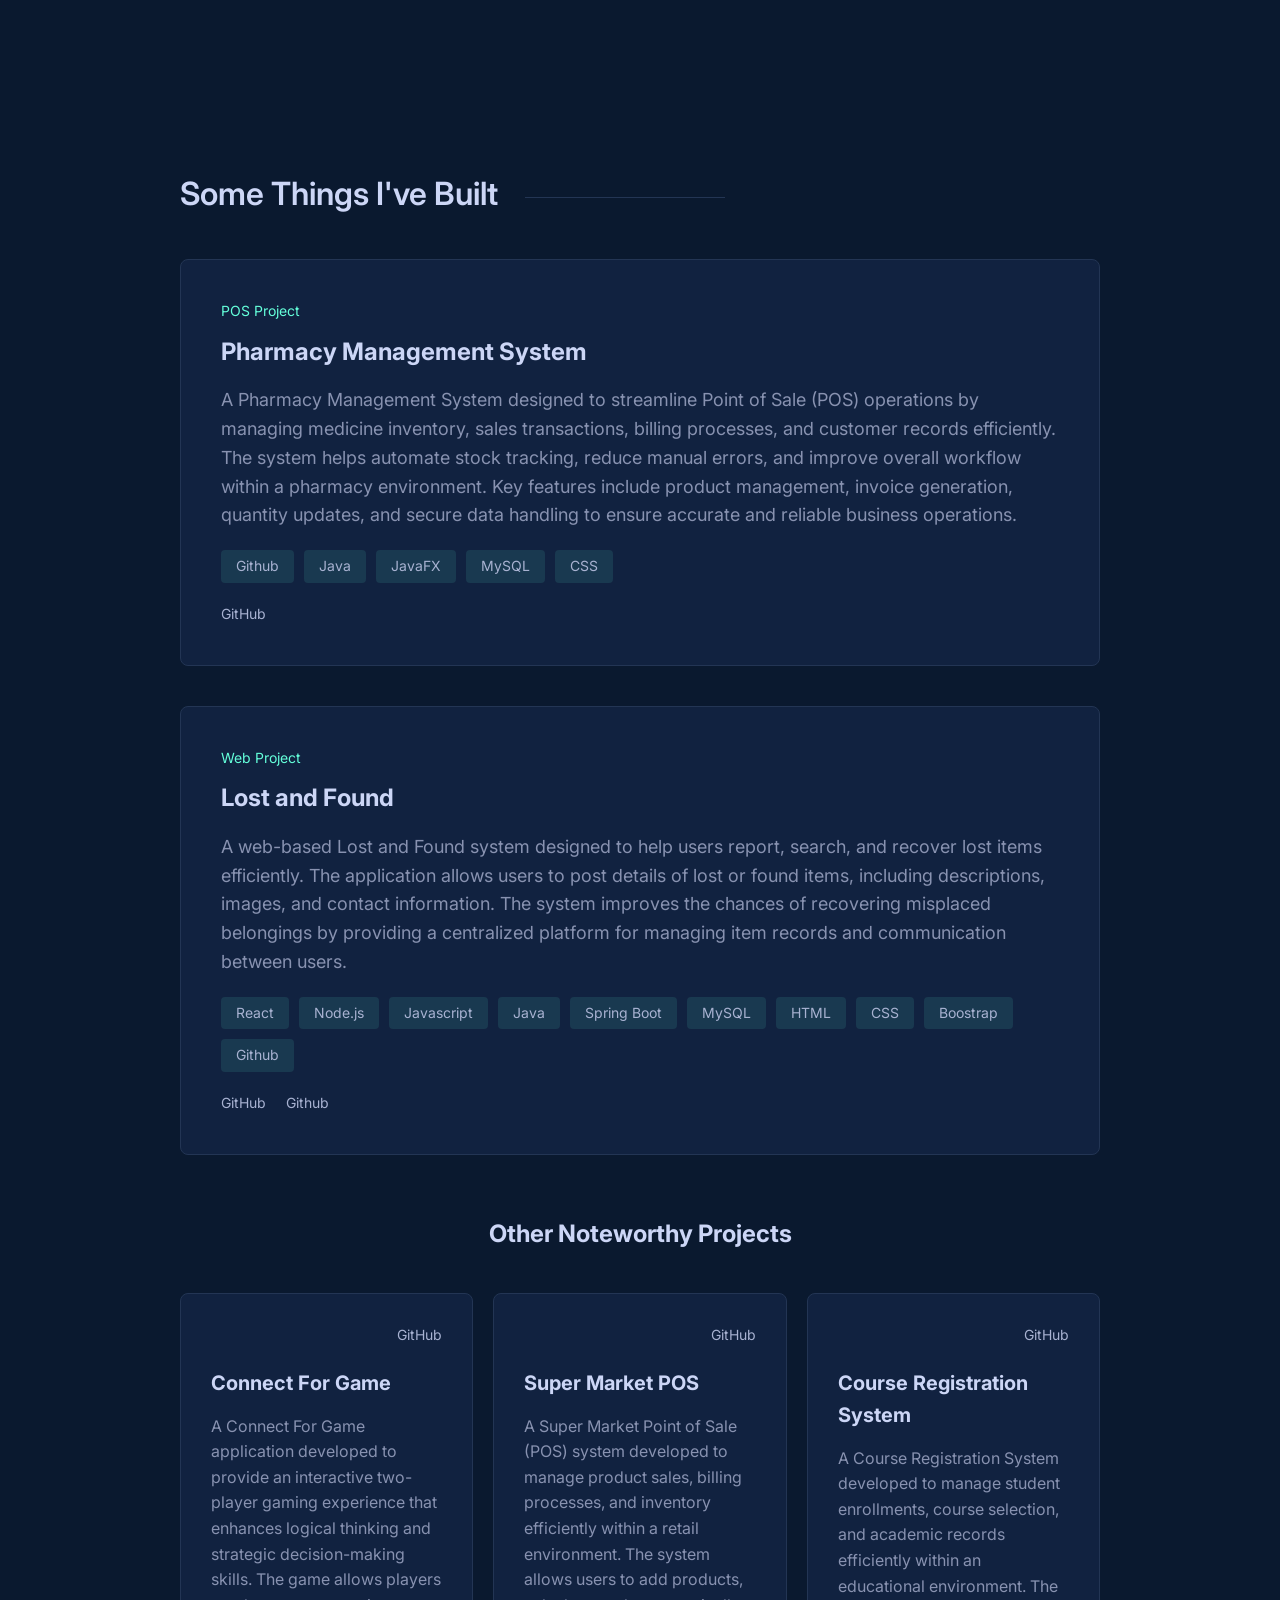
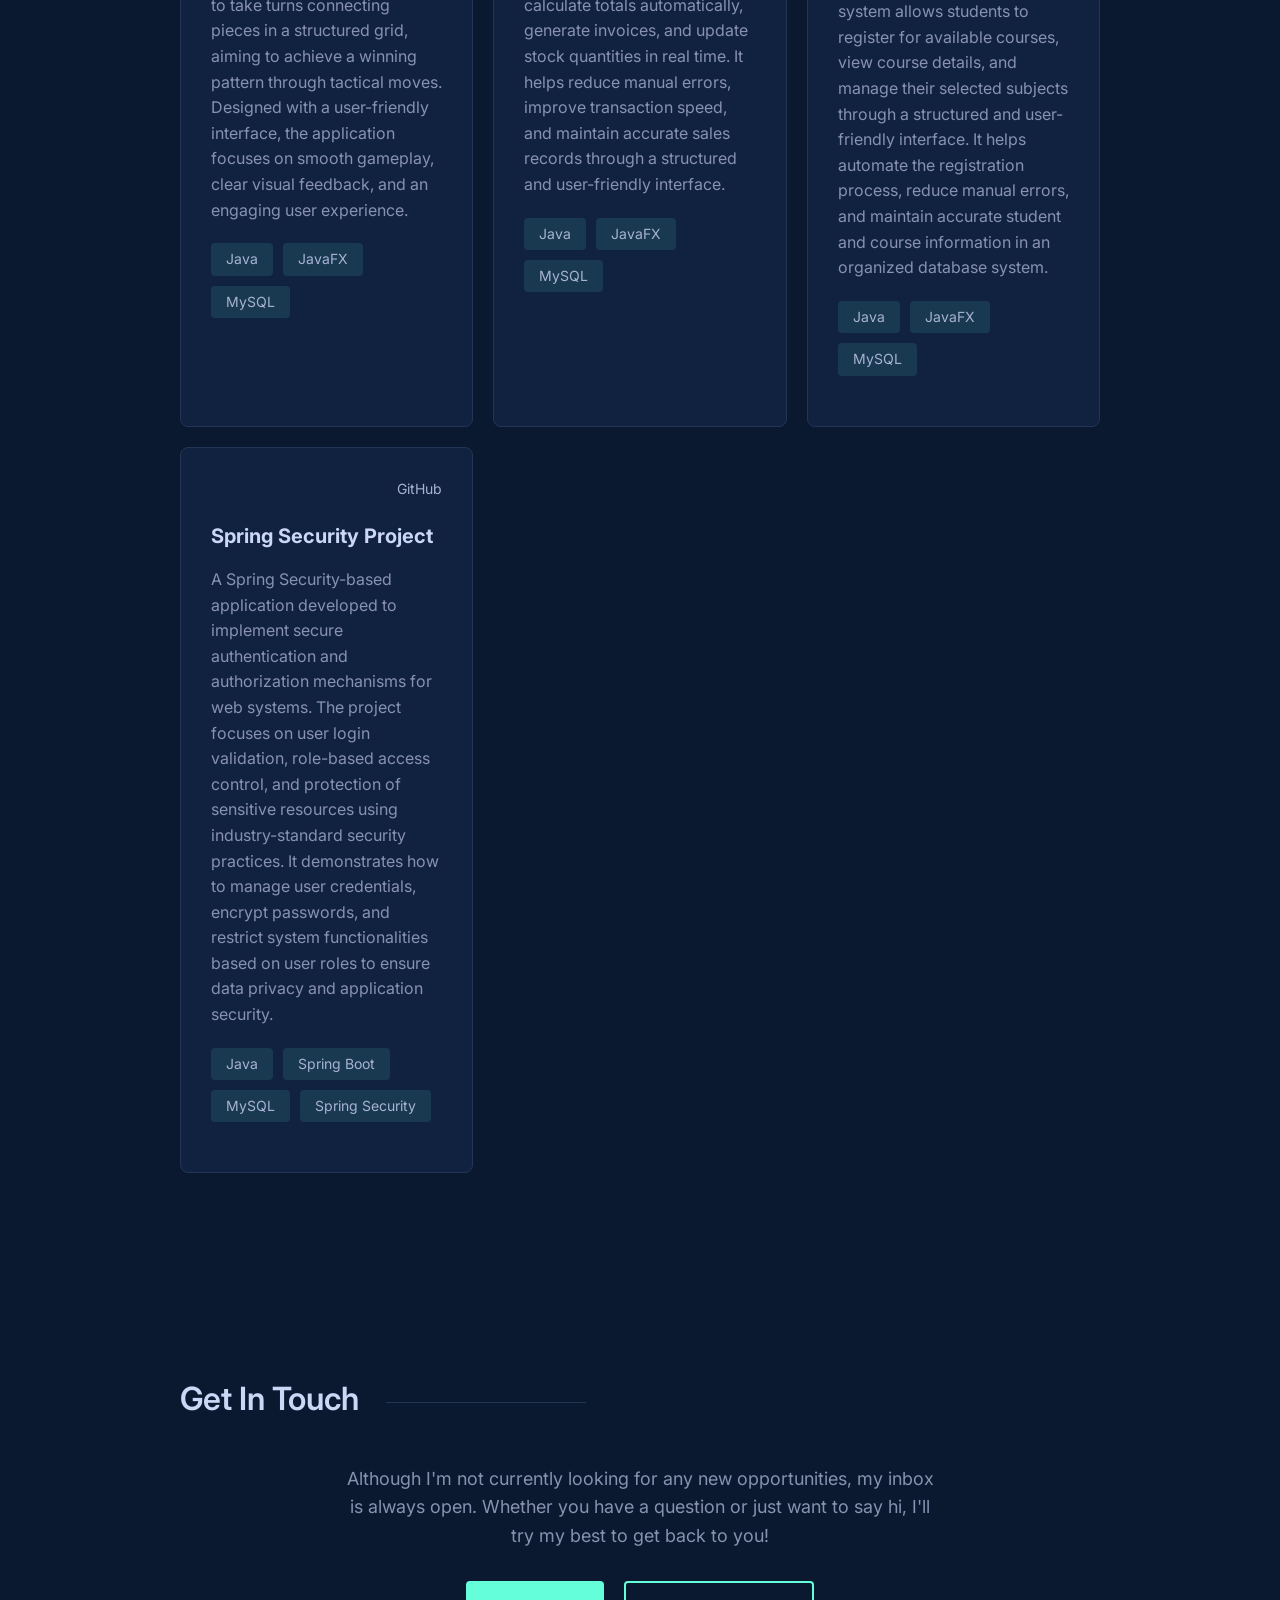
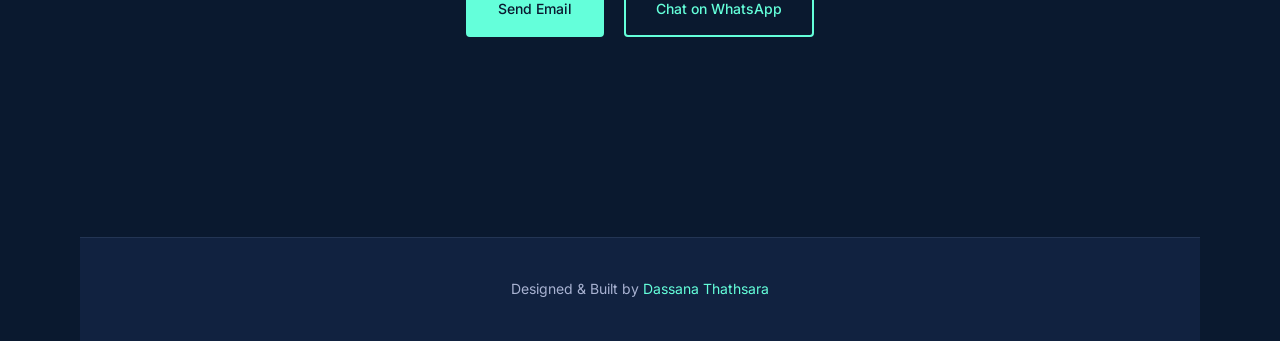
==== commit f72b9a82: "change elements for contract button." ====
--- a/index.html
+++ b/index.html
@@ -100,7 +100,7 @@
 
                             <p>I enjoy transforming ideas into practical, visually appealing, and user-friendly applications. My goal is to become a highly skilled Software Engineer who creates efficient and meaningful digital products.</p>
                         </div>
-                        <a href="#contact" class="cta-button">Get In Touch</a>
+                        <a href="#contact" class="contract-button">Get In Touch</a>
                     </div>
 
                         <div class="hero-image">
